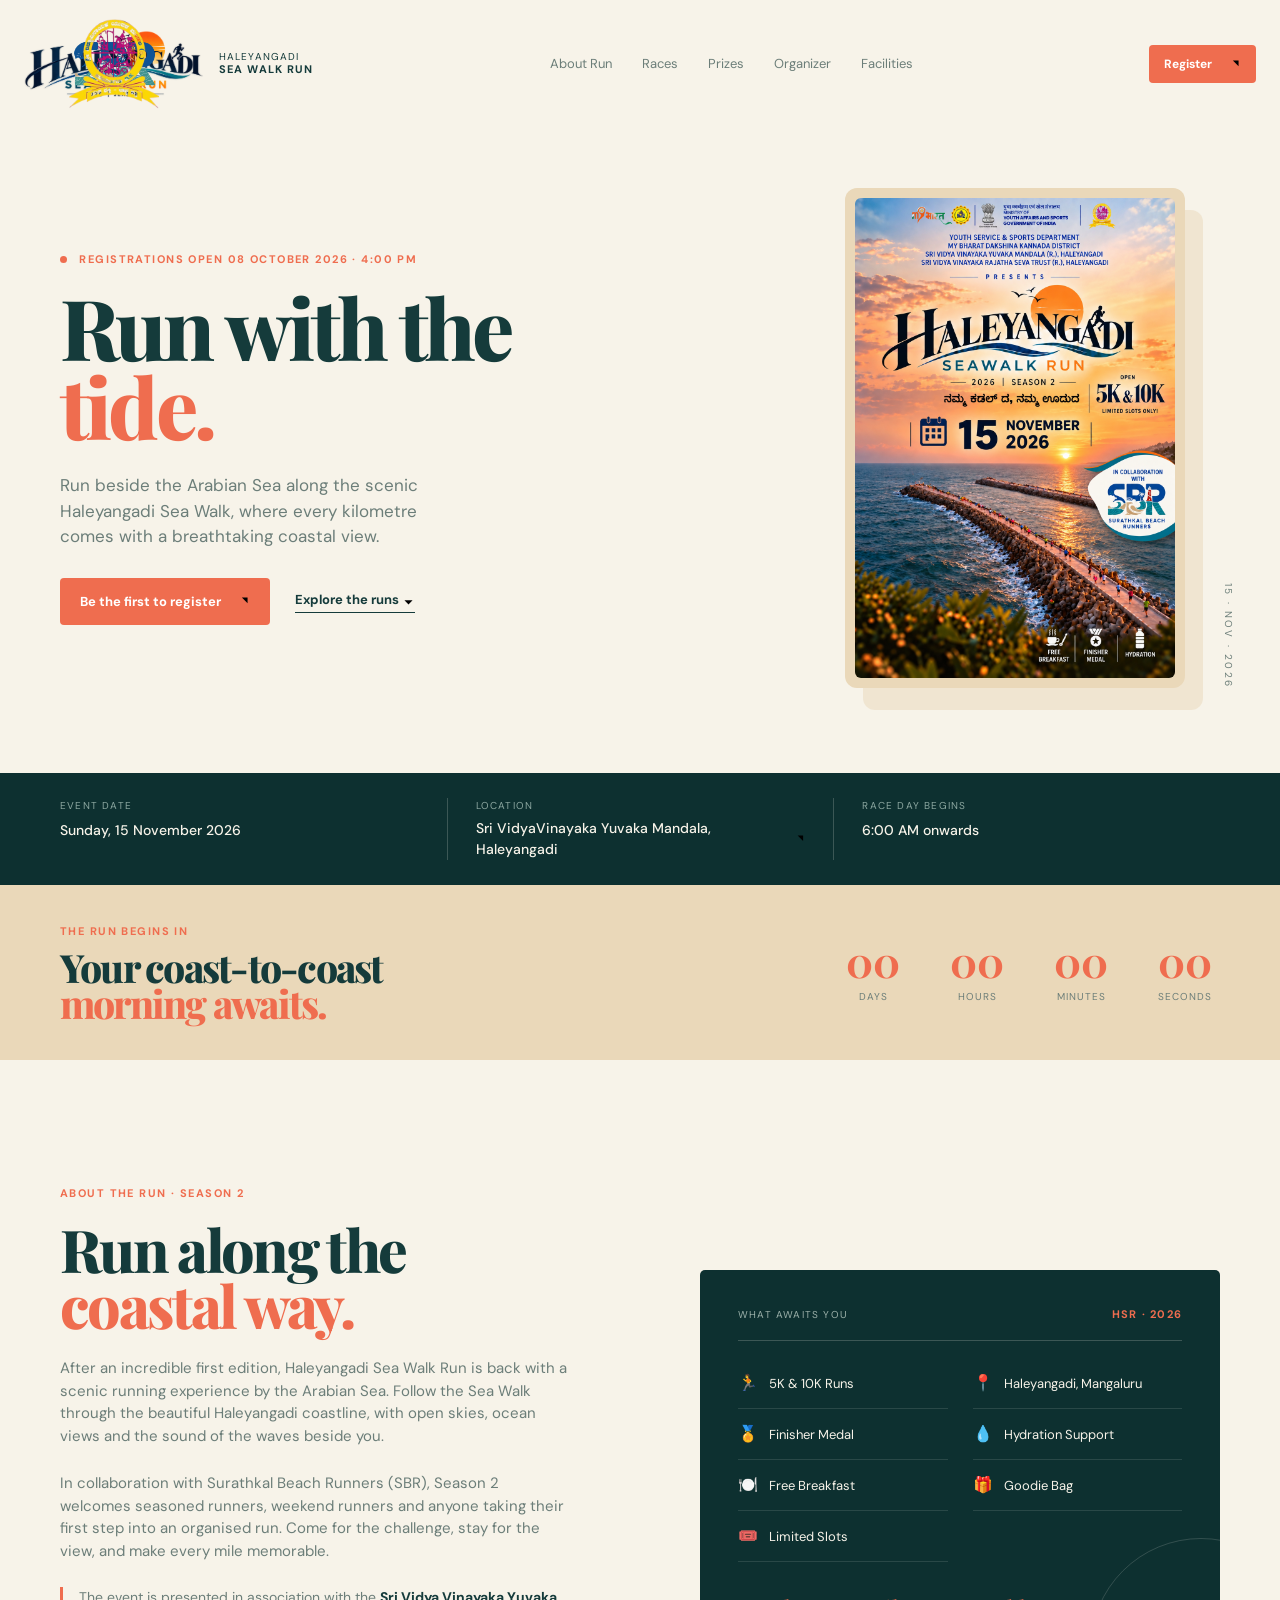
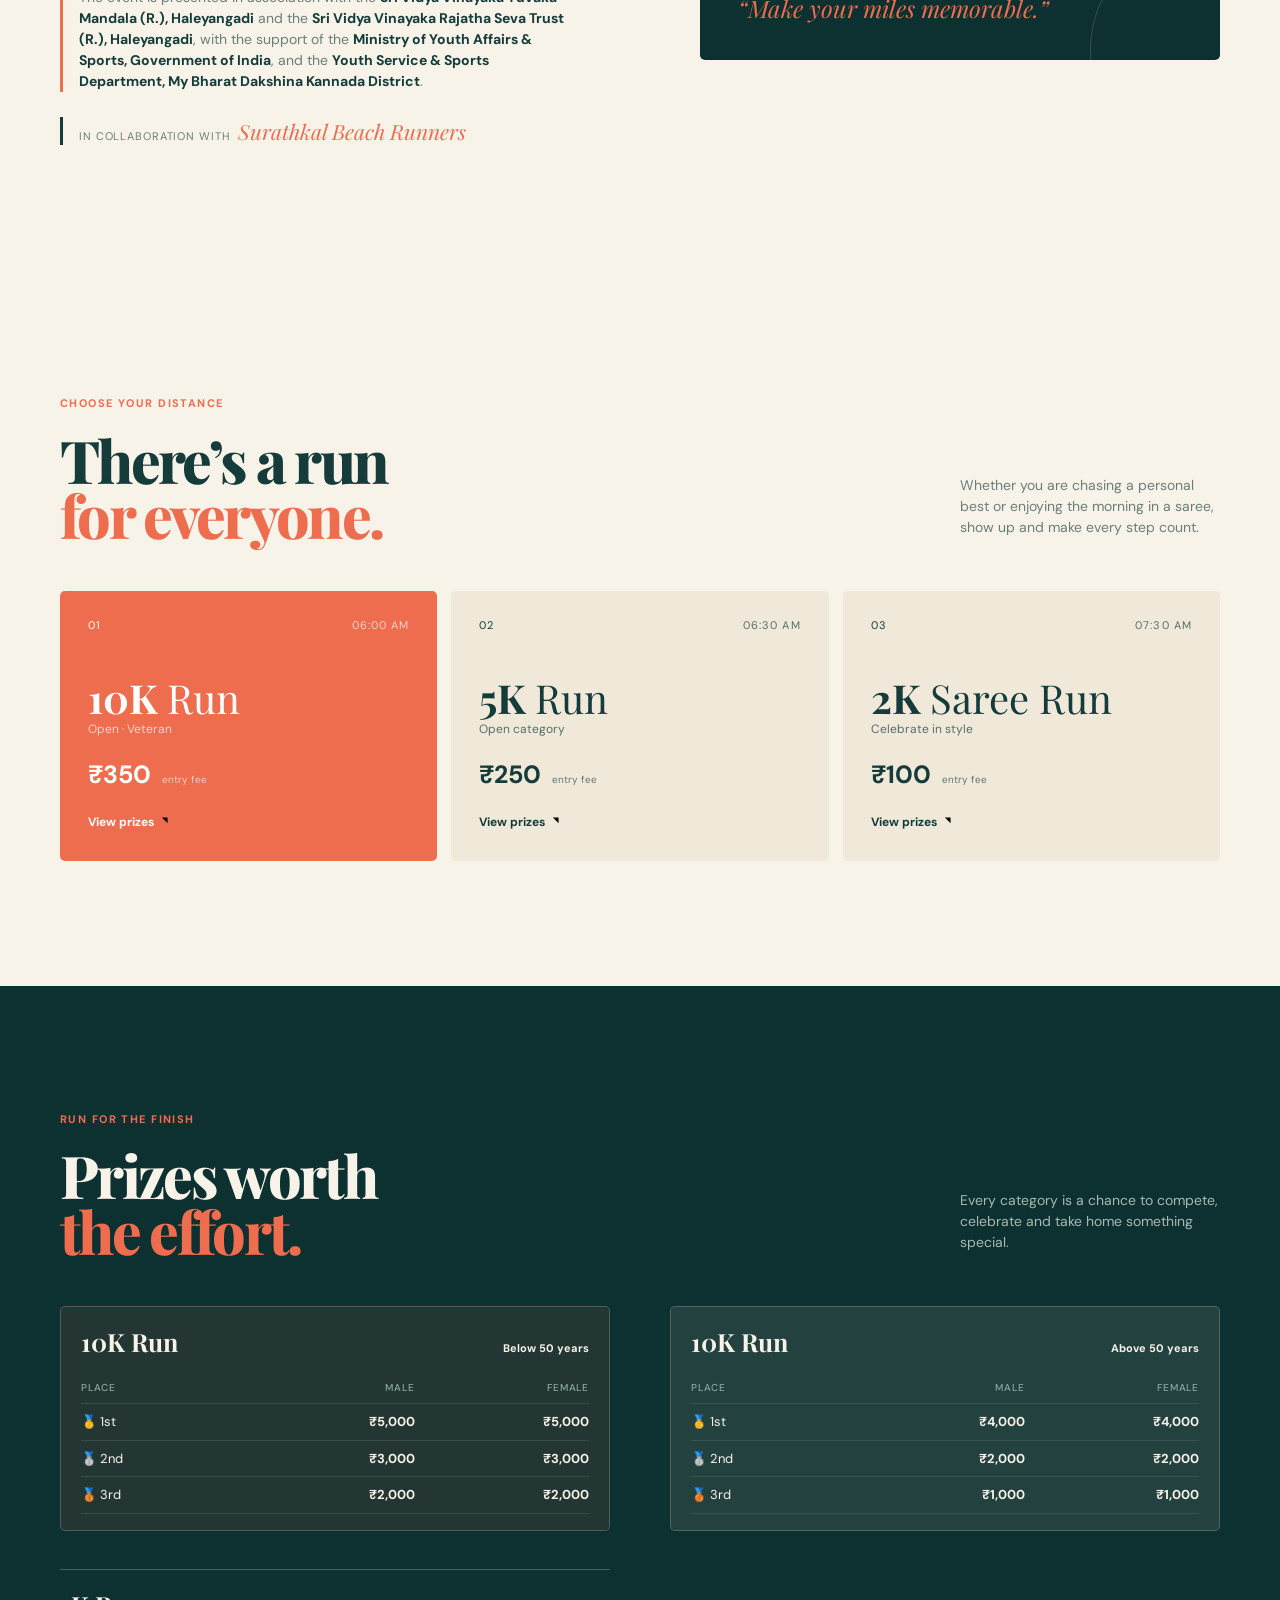
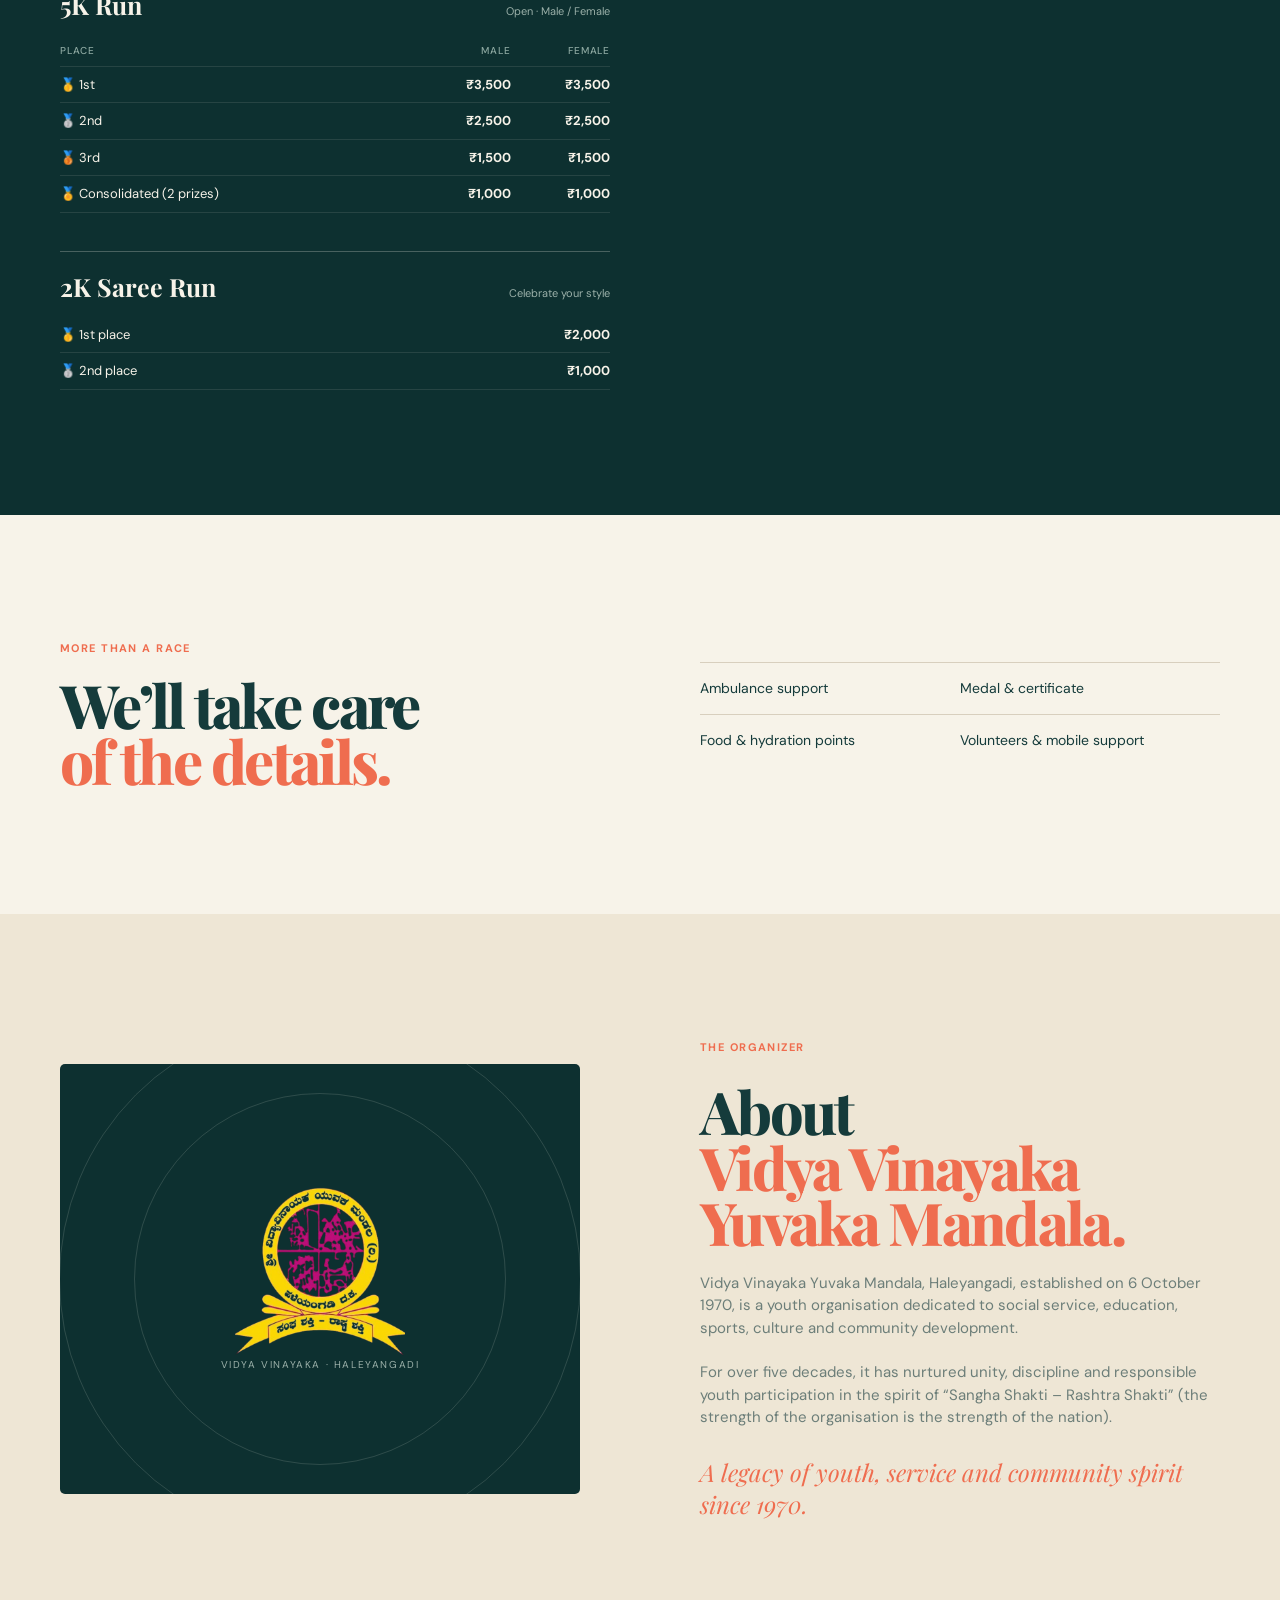
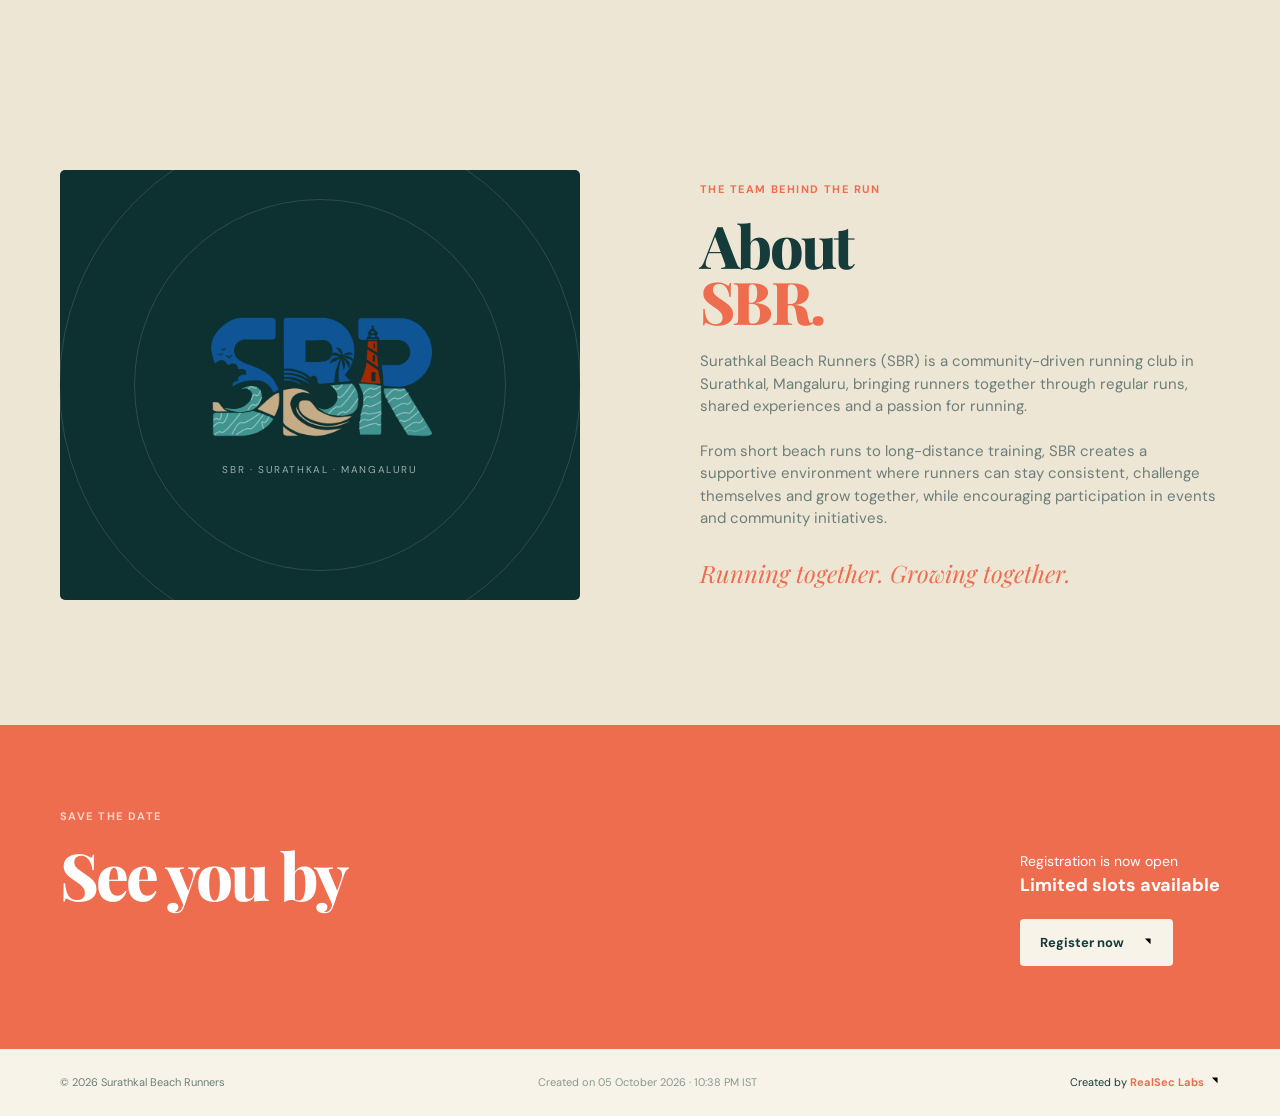
==== index.html @ e0fc7780 "Update prize and organizer copy Co-authored-by: Copilot <223556219+Copilot@users.noreply.github.com>" ====
<!doctype html>
<html lang="en">
  <head>
    <meta charset="UTF-8" />
    <meta name="viewport" content="width=device-width, initial-scale=1.0" />
    <meta name="description" content="Haleyangadi Sea Walk Run 2026 — Run by the sea on November 15, 2026." />
    <title>Haleyangadi Sea Walk Run 2026</title>
    <link rel="icon" type="image/png" href="assets/images/sbr-logo.png" />
    <link rel="preconnect" href="https://fonts.googleapis.com" />
    <link rel="preconnect" href="https://fonts.gstatic.com" crossorigin />
    <link href="https://fonts.googleapis.com/css2?family=DM+Sans:wght@400;500;600;700&family=Playfair+Display:wght@700;800&display=swap" rel="stylesheet" />
    <link rel="stylesheet" href="styles.css" />
    <link rel="stylesheet" href="mobile-fixes.css" />
  </head>
  <body>
    <header class="site-header">
      <a class="brand" href="#top" aria-label="Haleyangadi Sea Walk Run home">
        <span class="brand-logo" aria-label="Haleyangadi Sea Walk Run and SBR organizer logos">
          <img class="brand-logo-image brand-logo-hsr" src="assets/images/hsr-logo.png" alt="Haleyangadi Sea Walk Run logo" />
          <img class="brand-logo-image brand-logo-sbr" src="assets/images/sbr-logo.png" alt="SBR organizer logo" />
          <img class="brand-logo-image brand-logo-vidya" src="assets/images/vidya-vinayaka-logo.png" alt="Sri Vidya Vinayaka Yuvaka Mandala logo" />
        </span>
        <span>Haleyangadi<br /><strong>Sea Walk Run</strong></span>
      </a>
      <nav id="main-navigation" aria-label="Main navigation">
        <a href="#about">About Run</a>
        <a href="#races">Races</a>
        <a href="#prizes">Prizes</a>
        <a href="#organizer">Organizer</a>
        <a href="#support">Facilities</a>
      </nav>
      <button class="menu-toggle" type="button" aria-expanded="false" aria-controls="main-navigation">Menu</button>
      <a class="button button-small register-link" href="#register" aria-disabled="true">Register <svg class="icon-arrow" viewBox="0 0 16 16" aria-hidden="true"><path d="M3 13 13 3M6 3h7v7"></path></svg></a>
    </header>

    <main id="top">
      <section class="hero page-width">
        <div class="hero-copy">
          <p class="eyebrow"><span class="eyebrow-dot"></span> Registrations open 08 October 2026 · 4:00 PM</p>
          <h1>Run with the<br /><em>tide.</em></h1>
          <p class="hero-intro">Run beside the Arabian Sea along the scenic Haleyangadi Sea Walk, where every kilometre comes with a breathtaking coastal view.</p>
          <div class="hero-actions">
            <a class="button register-link" href="#register" aria-disabled="true">Be the first to register <svg class="icon-arrow" viewBox="0 0 16 16" aria-hidden="true"><path d="M3 13 13 3M6 3h7v7"></path></svg></a>
            <a class="text-link" href="#races">Explore the runs <svg class="icon-arrow icon-arrow-down" viewBox="0 0 16 16" aria-hidden="true"><path d="M8 2v12M3 9l5 5 5-5"></path></svg></a>
          </div>
        </div>
        <div class="hero-art" aria-label="Haleyangadi Sea Walk Run 2026 poster">
          <div class="poster-frame">
            <img src="assets/images/hsr-poster.png" alt="Haleyangadi Sea Walk Run 2026 event poster" />
          </div>
          <span class="art-label">15 · NOV · 2026</span>
        </div>
      </section>

      <section class="date-strip">
        <div class="page-width date-grid">
          <div><span class="strip-label">Event date</span><strong>Sunday, 15 November 2026</strong></div>
          <div><span class="strip-label">Location</span><a class="venue-link" href="https://share.google/y2yjEigdvS4uivQZL" target="_blank" rel="noopener noreferrer"><strong>Sri VidyaVinayaka Yuvaka Mandala, Haleyangadi</strong><svg class="icon-arrow" viewBox="0 0 16 16" aria-hidden="true"><path d="M3 13 13 3M6 3h7v7"></path></svg></a></div>
          <div><span class="strip-label">Race day begins</span><strong>6:00 AM onwards</strong></div>
        </div>
      </section>

      <section class="countdown-section" aria-live="polite">
        <div class="page-width countdown-inner">
          <div>
            <p class="eyebrow" id="countdown-label">Registration opens in</p>
            <h2 id="countdown-title">Get ready to run.</h2>
          </div>
          <div class="countdown" id="countdown" aria-label="Countdown timer">
            <div><strong id="days">00</strong><span>Days</span></div>
            <div><strong id="hours">00</strong><span>Hours</span></div>
            <div><strong id="minutes">00</strong><span>Minutes</span></div>
            <div><strong id="seconds">00</strong><span>Seconds</span></div>
          </div>
        </div>
      </section>

      <section class="about-section section page-width" id="about">
        <div class="about-copy">
          <p class="eyebrow">About the run · Season 2</p>
          <h2>Run along the<br /><em>coastal way.</em></h2>
          <p>After an incredible first edition, Haleyangadi Sea Walk Run is back with a scenic running experience by the Arabian Sea. Follow the Sea Walk through the beautiful Haleyangadi coastline, with open skies, ocean views and the sound of the waves beside you.</p>
          <p>In collaboration with Surathkal Beach Runners (SBR), Season 2 welcomes seasoned runners, weekend runners and anyone taking their first step into an organised run. Come for the challenge, stay for the view, and make every mile memorable.</p>
          <p class="organizer-intro">The event is presented in association with the <strong>Sri Vidya Vinayaka Yuvaka Mandala (R.), Haleyangadi</strong> and the <strong>Sri Vidya Vinayaka Rajatha Seva Trust (R.), Haleyangadi</strong>, with the support of the <strong>Ministry of Youth Affairs & Sports, Government of India</strong>, and the <strong>Youth Service & Sports Department, My Bharat Dakshina Kannada District</strong>.</p>
          <p class="collaboration-intro"><span>In collaboration with</span><strong>Surathkal Beach Runners</strong></p>
        </div>
        <div class="about-card">
          <div class="about-card-heading"><span>What awaits you</span><strong>HSR · 2026</strong></div>
          <div class="about-highlights">
            <span><b>🏃</b> 5K & 10K Runs</span>
            <span><b>📍</b> Haleyangadi, Mangaluru</span>
            <span><b>🏅</b> Finisher Medal</span>
            <span><b>💧</b> Hydration Support</span>
            <span><b>🍽️</b> Free Breakfast</span>
            <span><b>🎁</b> Goodie Bag</span>
            <span><b>🎟️</b> Limited Slots</span>
          </div>
          <p class="about-quote">“Make your miles memorable.”</p>
        </div>
      </section>

      <section class="section page-width" id="races">
        <div class="section-heading">
          <div><p class="eyebrow">Choose your distance</p><h2>There’s a run<br /><em>for everyone.</em></h2></div>
          <p>Whether you are chasing a personal best or enjoying the morning in a saree, show up and make every step count.</p>
        </div>
        <div class="race-grid">
          <article class="race-card featured">
            <div class="race-top"><span class="race-number">01</span><span class="race-time">06:00 AM</span></div>
            <h3>10K <em>Run</em></h3><p class="race-type">Open · Veteran</p>
            <div class="fee">₹350 <small>entry fee</small></div>
            <a href="#prizes" class="card-link">View prizes <svg class="icon-arrow" viewBox="0 0 16 16" aria-hidden="true"><path d="M3 13 13 3M6 3h7v7"></path></svg></a>
          </article>
          <article class="race-card">
            <div class="race-top"><span class="race-number">02</span><span class="race-time">06:30 AM</span></div>
            <h3>5K <em>Run</em></h3><p class="race-type">Open category</p>
            <div class="fee">₹250 <small>entry fee</small></div>
            <a href="#prizes" class="card-link">View prizes <svg class="icon-arrow" viewBox="0 0 16 16" aria-hidden="true"><path d="M3 13 13 3M6 3h7v7"></path></svg></a>
          </article>
          <article class="race-card">
            <div class="race-top"><span class="race-number">03</span><span class="race-time">07:30 AM</span></div>
            <h3>2K <em>Saree Run</em></h3><p class="race-type">Celebrate in style</p>
            <div class="fee">₹100 <small>entry fee</small></div>
            <a href="#prizes" class="card-link">View prizes <svg class="icon-arrow" viewBox="0 0 16 16" aria-hidden="true"><path d="M3 13 13 3M6 3h7v7"></path></svg></a>
          </article>
        </div>
      </section>

      <section class="section prize-section" id="prizes">
        <div class="page-width">
          <div class="section-heading">
            <div><p class="eyebrow">Run for the finish</p><h2>Prizes worth<br /><em>the effort.</em></h2></div>
            <p>Every category is a chance to compete, celebrate and take home something special.</p>
          </div>
          <div class="prize-tables">
            <div class="prize-block age-category below-50"><div class="prize-title"><h3>10K Run</h3><span>Below 50 years</span></div><table><thead><tr><th>Place</th><th>Male</th><th>Female</th></tr></thead><tbody><tr><td>🥇 1st</td><td>₹5,000</td><td>₹5,000</td></tr><tr><td>🥈 2nd</td><td>₹3,000</td><td>₹3,000</td></tr><tr><td>🥉 3rd</td><td>₹2,000</td><td>₹2,000</td></tr></tbody></table></div>
            <div class="prize-block age-category above-50"><div class="prize-title"><h3>10K Run</h3><span>Above 50 years</span></div><table><thead><tr><th>Place</th><th>Male</th><th>Female</th></tr></thead><tbody><tr><td>🥇 1st</td><td>₹4,000</td><td>₹4,000</td></tr><tr><td>🥈 2nd</td><td>₹2,000</td><td>₹2,000</td></tr><tr><td>🥉 3rd</td><td>₹1,000</td><td>₹1,000</td></tr></tbody></table></div>
            <div class="prize-block"><div class="prize-title"><h3>5K Run</h3><span>Open · Male / Female</span></div><table><thead><tr><th>Place</th><th>Male</th><th>Female</th></tr></thead><tbody><tr><td>🥇 1st</td><td>₹3,500</td><td>₹3,500</td></tr><tr><td>🥈 2nd</td><td>₹2,500</td><td>₹2,500</td></tr><tr><td>🥉 3rd</td><td>₹1,500</td><td>₹1,500</td></tr><tr><td>🏅 Consolidated (2 prizes)</td><td>₹1,000</td><td>₹1,000</td></tr></tbody></table></div>
            <div class="prize-block saree-prize"><div class="prize-title"><h3>2K Saree Run</h3><span>Celebrate your style</span></div><table><tbody><tr><td>🥇 1st place</td><td>₹2,000</td></tr><tr><td>🥈 2nd place</td><td>₹1,000</td></tr></tbody></table></div>
          </div>
        </div>
      </section>

      <section class="support section page-width" id="support">
        <div class="support-heading"><p class="eyebrow">More than a race</p><h2>We’ll take care<br /><em>of the details.</em></h2></div>
        <div class="support-list"><span>Ambulance support</span><span>Medal & certificate</span><span>Food & hydration points</span><span>Volunteers & mobile support</span></div>
      </section>

      <section class="primary-organizer organizer-section section" id="organizer">
        <div class="page-width organizer-grid">
          <div class="organizer-visual">
            <img src="assets/images/vidya-vinayaka-logo.png" alt="Sri Vidya Vinayaka Yuvaka Mandala logo" />
            <span>VIDYA VINAYAKA · HALEYANGADI</span>
          </div>
          <div class="organizer-copy">
            <p class="eyebrow">The organizer</p>
            <h2>About<br /><em>Vidya Vinayaka<br />Yuvaka Mandala.</em></h2>
            <p>Vidya Vinayaka Yuvaka Mandala, Haleyangadi, established on 6 October 1970, is a youth organisation dedicated to social service, education, sports, culture and community development.</p>
            <p>For over five decades, it has nurtured unity, discipline and responsible youth participation in the spirit of “Sangha Shakti – Rashtra Shakti” (the strength of the organisation is the strength of the nation).</p>
            <strong class="organizer-tagline">A legacy of youth, service and community spirit since 1970.</strong>
          </div>
        </div>
      </section>

      <section class="organizer-section section" id="sbr">
        <div class="page-width organizer-grid">
          <div class="organizer-visual">
            <img src="assets/images/sbr-logo.png" alt="Surathkal Beach Runners logo" />
            <span>SBR · SURATHKAL · MANGALURU</span>
          </div>
          <div class="organizer-copy">
            <p class="eyebrow">The team behind the run</p>
            <h2>About<br /><em>SBR.</em></h2>
            <p>Surathkal Beach Runners (SBR) is a community-driven running club in Surathkal, Mangaluru, bringing runners together through regular runs, shared experiences and a passion for running.</p>
            <p>From short beach runs to long-distance training, SBR creates a supportive environment where runners can stay consistent, challenge themselves and grow together, while encouraging participation in events and community initiatives.</p>
            <strong class="organizer-tagline">Running together. Growing together.</strong>
          </div>
        </div>
      </section>

      <section class="register-cta" id="register">
        <div class="page-width cta-inner"><div><p class="eyebrow">Save the date</p><h2>See you by<br /><em>the sea.</em></h2></div><div class="cta-right"><p id="registration-status">Registration opens<br /><strong>08 October 2026 · 4:00 PM</strong></p><a class="button button-light register-link" href="#register" aria-disabled="true">Registration opens soon <svg class="icon-arrow" viewBox="0 0 16 16" aria-hidden="true"><path d="M3 13 13 3M6 3h7v7"></path></svg></a></div></div>
      </section>
    </main>
    <footer class="site-footer page-width">
      <span>© 2026 Surathkal Beach Runners</span>
      <span class="site-meta">Created on 05 October 2026 · 10:38 PM IST</span>
      <a class="creator-credit" href="https://realseclabs.com" target="_blank" rel="noopener noreferrer">Created by <strong>RealSec Labs</strong> <svg class="icon-arrow" viewBox="0 0 16 16" aria-hidden="true"><path d="M3 13 13 3M6 3h7v7"></path></svg></a>
    </footer>
    <script src="script.js"></script>
  </body>
</html>
---- styles.css ----
:root{--ink:#153b3b;--deep:#0d3030;--cream:#f7f3e9;--coral:#ef6d4f;--sand:#ead8b9;--muted:#6c7e79}*{box-sizing:border-box}html{scroll-behavior:smooth}body{margin:0;background:var(--cream);color:var(--ink);font-family:"DM Sans",sans-serif;line-height:1.5}a{color:inherit;text-decoration:none}.page-width{width:min(1160px,calc(100% - 64px));margin-inline:auto}.site-header{height:128px;display:flex;align-items:center;justify-content:space-between;width:min(1240px,calc(100% - 48px));margin:auto}.brand{display:flex;align-items:center;gap:15px;font-size:10px;line-height:1.2;letter-spacing:.11em;text-transform:uppercase}.brand-logo{width:180px;height:112px;position:relative;display:block}.brand-logo-image{position:absolute;inset:0;width:100%;height:100%;object-fit:contain}.brand-logo-hsr{animation:logo-hsr 12s ease-in-out infinite}.brand-logo-sbr{inset:25%;width:50%;height:50%;animation:logo-sbr 12s ease-in-out infinite}.brand-logo-vidya{inset:10%;width:80%;height:80%;animation:logo-vidya 12s ease-in-out infinite}.brand strong{font-size:11px}@keyframes logo-hsr{0%,25%{opacity:1}33%,91%{opacity:0}100%{opacity:1}}@keyframes logo-sbr{0%,25%{opacity:0}33%,58%{opacity:1}66%,100%{opacity:0}}@keyframes logo-vidya{0%,58%{opacity:0}66%,91%{opacity:1}100%{opacity:0}}.site-header nav{display:flex;gap:30px;font-size:13px;color:var(--muted)}.menu-toggle{display:none}.icon-arrow{display:inline-block;position:relative;width:13px;height:13px;vertical-align:-2px;color:currentColor}.icon-arrow-up-right:before{content:"";position:absolute;top:1px;right:0;width:8px;height:8px;border-top:1.5px solid currentColor;border-right:1.5px solid currentColor}.icon-arrow-up-right:after{content:"";position:absolute;top:6px;right:1px;width:12px;border-top:1.5px solid currentColor;transform:rotate(-45deg);transform-origin:right center}.icon-arrow-down:before{content:"";position:absolute;top:1px;left:6px;height:11px;border-left:1.5px solid currentColor}.icon-arrow-down:after{content:"";position:absolute;bottom:0;left:3px;width:6px;height:6px;border-right:1.5px solid currentColor;border-bottom:1.5px solid currentColor;transform:rotate(45deg)}.venue-link{display:flex;align-items:center;gap:10px}.venue-link strong{font-size:14px;font-weight:500}.button{background:var(--coral);color:#fff;border-radius:4px;padding:14px 20px;display:inline-flex;gap:16px;align-items:center;font-size:13px;font-weight:700;transition:transform .2s,background .2s}.button:hover{background:#db5a3d;transform:translateY(-2px)}.button-small{padding:10px 15px;font-size:12px}.hero{min-height:570px;display:grid;grid-template-columns:1fr 410px;gap:100px;align-items:center;padding:60px 0 85px}.eyebrow{font-size:11px;letter-spacing:.13em;text-transform:uppercase;font-weight:700;color:var(--coral);margin:0 0 20px}.eyebrow-dot{width:7px;height:7px;border-radius:50%;display:inline-block;background:var(--coral);margin-right:8px}.hero h1,h2{font:800 clamp(52px,7vw,84px)/.94 "Playfair Display",serif;letter-spacing:-.045em;margin:0}.hero h1 em,h2 em{color:var(--coral);font-style:normal}.hero-intro{max-width:395px;font-size:17px;color:var(--muted);margin:28px 0}.hero-actions{display:flex;align-items:center;gap:25px}.text-link{font-size:13px;font-weight:700;border-bottom:1px solid var(--ink);padding-bottom:3px}.text-link span{margin-left:8px}.hero-art{position:relative;display:flex;justify-content:center}.poster-frame{width:340px;padding:10px;background:var(--sand);border-radius:12px;overflow:hidden;position:relative;box-shadow:18px 22px 0 rgba(234,216,185,.5)}.poster-frame img{width:100%;height:auto;display:block;border-radius:6px}.art-label{position:absolute;right:-16px;bottom:0;writing-mode:vertical-rl;font-size:10px;letter-spacing:.22em;color:var(--muted)}.about-section{display:grid;grid-template-columns:1fr 1fr;gap:120px;align-items:center;padding-top:105px;padding-bottom:105px}.about-copy h2{font-size:59px}.about-copy>p:not(.eyebrow){max-width:510px;color:var(--muted);font-size:15px;margin:25px 0 0}.about-card{background:var(--deep);color:var(--cream);padding:36px 38px;border-radius:5px;position:relative;overflow:hidden}.about-card:after{content:"";position:absolute;width:220px;height:220px;border:1px solid rgba(247,243,233,.16);border-radius:50%;right:-92px;bottom:-100px}.about-card-heading{display:flex;justify-content:space-between;align-items:center;border-bottom:1px solid rgba(247,243,233,.2);padding-bottom:18px;text-transform:uppercase;font-size:10px;letter-spacing:.12em;color:#9bb0a9}.about-card-heading strong{color:var(--coral);font-size:11px}.about-highlights{display:grid;grid-template-columns:1fr 1fr;gap:0 25px;margin:17px 0 30px}.about-highlights span{border-bottom:1px solid rgba(247,243,233,.12);padding:13px 0;font-size:13px}.about-highlights b{font-size:16px;margin-right:8px}.about-quote{font:italic 24px "Playfair Display",serif;color:var(--coral);margin:0}.date-strip{background:var(--deep);color:var(--cream)}.date-grid{display:grid;grid-template-columns:repeat(3,1fr);padding:25px 0}.date-grid>div{padding:0 28px;border-left:1px solid rgba(247,243,233,.2)}.date-grid>div:first-child{padding-left:0;border:0}.strip-label{display:block;text-transform:uppercase;color:#8ca7a0;font-size:10px;letter-spacing:.12em;margin-bottom:5px}.date-grid strong{font-size:14px;font-weight:500}.section{padding-top:125px;padding-bottom:125px}.section-heading{display:flex;justify-content:space-between;align-items:end;margin-bottom:48px}.section-heading>p{width:260px;color:var(--muted);font-size:14px;margin:0 0 5px}.section-heading h2{font-size:59px}.race-grid{display:grid;grid-template-columns:repeat(3,1fr);gap:14px}.race-card{padding:26px 28px 30px;background:#f0e9d9;min-height:270px;border-radius:5px;display:flex;flex-direction:column}.race-card.featured{background:var(--coral);color:#fff}.race-top{display:flex;justify-content:space-between;font-size:11px;text-transform:uppercase;letter-spacing:.1em}.race-time{opacity:.7}.race-card h3{font:700 40px "Playfair Display",serif;line-height:1;margin:auto 0 2px}.race-card h3 em{font-weight:400;font-style:normal}.race-type{font-size:12px;opacity:.7;margin:0 0 18px}.fee{font-size:25px;font-weight:700}.fee small{font-size:10px;font-weight:400;opacity:.65;margin-left:5px}.card-link{font-size:12px;font-weight:700;margin-top:19px}.card-link span{float:right;font-size:16px}.prize-section{background:var(--deep);color:var(--cream)}.prize-section .section-heading>p{color:#a8b9b1}.prize-tables{display:grid;grid-template-columns:1fr 1fr;gap:38px 60px}.prize-block{border-top:1px solid rgba(247,243,233,.25);padding-top:18px}.prize-block.age-category{padding:18px 20px 16px;border:1px solid rgba(247,243,233,.2);border-radius:5px}.prize-block.age-category.below-50{background:rgba(239,109,79,.1)}.prize-block.age-category.above-50{background:rgba(234,216,185,.1)}.prize-block.age-category .prize-title span{color:var(--cream);font-weight:700}.prize-title{display:flex;justify-content:space-between;align-items:baseline;margin-bottom:14px}.prize-title h3{font:700 25px "Playfair Display",serif;margin:0}.prize-title span{font-size:11px;color:#9bb0a9}.prize-block table{width:100%;border-collapse:collapse;font-size:13px}.prize-block th{color:#8ca7a0;font-size:10px;font-weight:500;text-align:left;text-transform:uppercase;letter-spacing:.08em}.prize-block td,.prize-block th{padding:8px 0;border-bottom:1px solid rgba(247,243,233,.1)}.prize-block td:not(:first-child),.prize-block th:not(:first-child){text-align:right}.prize-block td:not(:first-child){font-weight:700}.saree-prize{grid-column:1/-1;max-width:calc(50% - 30px)}.support{display:grid;grid-template-columns:1fr 1fr;gap:120px}.support h2{font-size:60px}.support-list{display:grid;grid-template-columns:1fr 1fr;align-content:center;gap:0}.support-list span{border-top:1px solid #d8cfbe;padding:15px 0;font-size:14px}.register-cta{background:var(--coral);color:#fff;padding:83px 0}.cta-inner{display:flex;justify-content:space-between;align-items:end}.register-cta .eyebrow{color:#ffd4c8}.register-cta h2{font-size:65px}.cta-right{font-size:14px}.cta-right p{margin:0 0 20px}.cta-right strong{font-size:18px}.button-light{background:var(--cream);color:var(--ink)}.button-light:hover{background:#fff}.site-footer{padding:25px 0;font-size:11px;color:var(--muted);display:flex;align-items:center;justify-content:space-between;gap:20px;flex-wrap:nowrap;white-space:nowrap}.organizer{display:flex;align-items:center;gap:9px}.organizer img{height:28px;width:auto;object-fit:contain}.primary-organizer{background:var(--cream);text-align:center}.primary-organizer-inner{display:flex;flex-direction:column;align-items:center}.primary-organizer .eyebrow{margin-bottom:28px}.primary-organizer-logo{width:190px;height:190px;margin-bottom:30px;display:flex;align-items:center;justify-content:center}.primary-organizer-logo img{width:100%;height:100%;object-fit:contain}.primary-organizer h2{font-size:52px}.primary-organizer h2 em{font-style:normal}.site-meta{color:#8a9891}.creator-credit{color:var(--ink);font-size:11px}.creator-credit strong{color:var(--coral)}.creator-credit span{margin-left:5px}@media(prefers-reduced-motion:reduce){.brand-logo-hsr{opacity:1;animation:none}.brand-logo-sbr,.brand-logo-vidya{opacity:0;animation:none}}@media(max-width:480px){html,body{overflow-x:hidden}.countdown{width:100%;display:grid;grid-template-columns:repeat(4,minmax(0,1fr));gap:8px}.countdown>div{min-width:0}.countdown strong{font-size:29px}.countdown span{font-size:8px;letter-spacing:.05em}.poster-frame{width:100%;max-width:340px}.hero-art{width:100%;padding-right:12px}.site-footer{font-size:10px;gap:12px;justify-content:center}.creator-credit{font-size:10px}}@media(max-width:750px){.page-width{width:calc(100% - 40px)}.site-header{width:calc(100% - 32px);height:auto;min-height:86px;padding:10px 0 14px;position:relative;flex-wrap:wrap;row-gap:8px}.brand-logo{width:96px;height:64px}.menu-toggle{display:none}.site-header nav,.site-header nav.is-open{display:flex;position:static;z-index:auto;order:3;width:100%;background:transparent;border:0;border-top:1px solid #d8cfbe;border-radius:0;padding:8px 0 0;box-shadow:none;gap:8px 14px;justify-content:center;flex-wrap:wrap}.site-header nav a{padding:3px 0;font-size:11px;border:0}.hero{display:flex;flex-direction:column;align-items:start;gap:45px;padding:55px 0 75px}.hero h1{font-size:61px}.hero-art{align-self:center}.date-grid{display:block;padding:5px 0}.date-grid>div,.date-grid>div:first-child{padding:16px 0;border-left:0;border-bottom:1px solid rgba(247,243,233,.2)}.section{padding-top:80px;padding-bottom:80px}.section-heading{display:block}.section-heading h2,.support h2{font-size:48px}.section-heading>p{margin-top:22px;width:auto}.race-grid{grid-template-columns:1fr}.prize-tables{grid-template-columns:1fr;gap:32px}.saree-prize{grid-column:auto;max-width:none}.about-section{display:block;padding-top:80px;padding-bottom:80px}.about-copy h2{font-size:48px}.about-card{margin-top:40px;padding:28px 24px}.about-highlights{gap:0 12px}.organizer-grid{display:block}.organizer-visual{min-height:360px;padding:42px 24px;margin:0 auto}.organizer-visual img{width:min(220px,75%);height:auto;max-height:160px}.organizer-visual span{text-align:center;line-height:1.5}.organizer-copy{margin-top:55px}.organizer-copy h2{font-size:48px}.countdown-inner{display:block}.countdown{justify-content:space-between;gap:8px;margin-top:28px}.countdown>div{min-width:58px}.countdown strong{font-size:32px}.support{display:block}.support-list{margin-top:40px}.register-cta{padding:65px 0}.cta-inner{display:block}.cta-right{margin-top:35px}.site-footer{display:flex;flex-wrap:wrap;white-space:normal}.site-footer span{display:inline;margin:0}.art-label{right:2px}}
.primary-organizer{text-align:left;background:#eee6d5}.primary-organizer .organizer-copy h2{font-size:59px}#8a9891}.creator-credit{color:var(--ink);font-size:11px}.creator-credit strong{color:var(--coral)}.creator-credit span{margin-left:5px}@media(prefers-reduced-motion:reduce){.brand-logo-hsr{opacity:1;animation:none}.brand-logo-sbr,.brand-logo-vidya{opacity:0;animation:none}}@media(max-width:480px){html,body{overflow-x:hidden}.countdown{width:100%;display:grid;grid-template-columns:repeat(4,minmax(0,1fr));gap:8px}.countdown>div{min-width:0}.countdown strong{font-size:29px}.countdown span{font-size:8px;letter-spacing:.05em}.poster-frame{width:100%;max-width:340px}.hero-art{width:100%;padding-right:12px}.site-footer{font-size:10px;gap:12px;justify-content:center}.creator-credit{font-size:10px}}@media(max-width:750px){.page-width{width:calc(100% - 40px)}.site-header{width:calc(100% - 32px);height:auto;min-height:86px;padding:10px 0 14px;position:relative;flex-wrap:wrap;row-gap:8px}.brand-logo{width:96px;height:64px}.menu-toggle{display:none}.site-header nav,.site-header nav.is-open{display:flex;position:static;z-index:auto;order:3;width:100%;background:transparent;border:0;border-top:1px solid #d8cfbe;border-radius:0;padding:8px 0 0;box-shadow:none;gap:8px 14px;justify-content:center;flex-wrap:wrap}.site-header nav a{padding:3px 0;font-size:11px;border:0}.hero{display:flex;flex-direction:column;align-items:start;gap:45px;padding:55px 0 75px}.hero h1{font-size:61px}.hero-art{align-self:center}.date-grid{display:block;padding:5px 0}.date-grid>div,.date-grid>div:first-child{padding:16px 0;border-left:0;border-bottom:1px solid rgba(247,243,233,.2)}.section{padding-top:80px;padding-bottom:80px}.section-heading{display:block}.section-heading h2,.support h2{font-size:48px}.section-heading>p{margin-top:22px;width:auto}.race-grid{grid-template-columns:1fr}.prize-tables{grid-template-columns:1fr;gap:32px}.saree-prize{grid-column:auto;max-width:none}.about-section{display:block;padding-top:80px;padding-bottom:80px}.about-copy h2{font-size:48px}.about-card{margin-top:40px;padding:28px 24px}.about-highlights{gap:0 12px}.organizer-grid{display:block}.organizer-visual{min-height:360px;padding:42px 24px;margin:0 auto}.organizer-visual img{width:min(220px,75%);height:auto;max-height:160px}.organizer-visual span{text-align:center;line-height:1.5}.organizer-copy{margin-top:55px}.organizer-copy h2{font-size:48px}.countdown-inner{display:block}.countdown{justify-content:space-between;gap:8px;margin-top:28px}.countdown>div{min-width:58px}.countdown strong{font-size:32px}.support{display:block}.support-list{margin-top:40px}.register-cta{padding:65px 0}.cta-inner{display:block}.cta-right{margin-top:35px}.site-footer{display:flex;flex-wrap:wrap;white-space:normal}.site-footer span{display:inline;margin:0}.art-label{right:2px}}
.countdown-section{background:#ead8b9;padding:38px 0}.countdown-inner{display:flex;align-items:center;justify-content:space-between;gap:40px}.countdown-section .eyebrow{margin-bottom:9px}.countdown-section h2{font-size:39px}.countdown{display:flex;gap:34px}.countdown>div{text-align:center;min-width:70px}.countdown strong{display:block;font:700 42px "Playfair Display",serif;color:var(--coral);line-height:1}.countdown span{display:block;color:var(--muted);font-size:10px;letter-spacing:.1em;text-transform:uppercase;margin-top:7px}.register-link[aria-disabled="true"]{cursor:default;opacity:.8}.register-link[aria-disabled="true"]:hover{transform:none;background:var(--coral)}{position:absolute;right:-16px;bottom:0;writing-mode:vertical-rl;font-size:10px;letter-spacing:.22em;color:var(--muted)}.about-section{display:grid;grid-template-columns:1fr 1fr;gap:120px;align-items:center;padding-top:105px;padding-bottom:105px}.about-copy h2{font-size:59px}.about-copy>p:not(.eyebrow){max-width:510px;color:var(--muted);font-size:15px;margin:25px 0 0}.about-card{background:var(--deep);color:var(--cream);padding:36px 38px;border-radius:5px;position:relative;overflow:hidden}.about-card:after{content:"";position:absolute;width:220px;height:220px;border:1px solid rgba(247,243,233,.16);border-radius:50%;right:-92px;bottom:-100px}.about-card-heading{display:flex;justify-content:space-between;align-items:center;border-bottom:1px solid rgba(247,243,233,.2);padding-bottom:18px;text-transform:uppercase;font-size:10px;letter-spacing:.12em;color:#9bb0a9}.about-card-heading strong{color:var(--coral);font-size:11px}.about-highlights{display:grid;grid-template-columns:1fr 1fr;gap:0 25px;margin:17px 0 30px}.about-highlights span{border-bottom:1px solid rgba(247,243,233,.12);padding:13px 0;font-size:13px}.about-highlights b{font-size:16px;margin-right:8px}.about-quote{font:italic 24px "Playfair Display",serif;color:var(--coral);margin:0}.date-strip{background:var(--deep);color:var(--cream)}.date-grid{display:grid;grid-template-columns:repeat(3,1fr);padding:25px 0}.date-grid>div{padding:0 28px;border-left:1px solid rgba(247,243,233,.2)}.date-grid>div:first-child{padding-left:0;border:0}.strip-label{display:block;text-transform:uppercase;color:#8ca7a0;font-size:10px;letter-spacing:.12em;margin-bottom:5px}.date-grid strong{font-size:14px;font-weight:500}.section{padding-top:125px;padding-bottom:125px}.section-heading{display:flex;justify-content:space-between;align-items:end;margin-bottom:48px}.section-heading>p{width:260px;color:var(--muted);font-size:14px;margin:0 0 5px}.section-heading h2{font-size:59px}.race-grid{display:grid;grid-template-columns:repeat(3,1fr);gap:14px}.race-card{padding:26px 28px 30px;background:#f0e9d9;min-height:270px;border-radius:5px;display:flex;flex-direction:column}.race-card.featured{background:var(--coral);color:#fff}.race-top{display:flex;justify-content:space-between;font-size:11px;text-transform:uppercase;letter-spacing:.1em}.race-time{opacity:.7}.race-card h3{font:700 40px "Playfair Display",serif;line-height:1;margin:auto 0 2px}.race-card h3 em{font-weight:400;font-style:normal}.race-type{font-size:12px;opacity:.7;margin:0 0 18px}.fee{font-size:25px;font-weight:700}.fee small{font-size:10px;font-weight:400;opacity:.65;margin-left:5px}.card-link{font-size:12px;font-weight:700;margin-top:19px}.card-link span{float:right;font-size:16px}.prize-section{background:var(--deep);color:var(--cream)}.prize-section .section-heading>p{color:#a8b9b1}.prize-tables{display:grid;grid-template-columns:1fr 1fr;gap:38px 60px}.prize-block{border-top:1px solid rgba(247,243,233,.25);padding-top:18px}.prize-title{display:flex;justify-content:space-between;align-items:baseline;margin-bottom:14px}.prize-title h3{font:700 25px "Playfair Display",serif;margin:0}.prize-title span{font-size:11px;color:#9bb0a9}.prize-block table{width:100%;border-collapse:collapse;font-size:13px}.prize-block th{color:#8ca7a0;font-size:10px;font-weight:500;text-align:left;text-transform:uppercase;letter-spacing:.08em}.prize-block td,.prize-block th{padding:8px 0;border-bottom:1px solid rgba(247,243,233,.1)}.prize-block td:not(:first-child),.prize-block th:not(:first-child){text-align:right}.prize-block td:not(:first-child){font-weight:700}.saree-prize{grid-column:1/-1;max-width:calc(50% - 30px)}.support{display:grid;grid-template-columns:1fr 1fr;gap:120px}.support h2{font-size:60px}.support-list{display:grid;grid-template-columns:1fr 1fr;align-content:center;gap:0}.support-list span{border-top:1px solid #d8cfbe;padding:15px 0;font-size:14px}.register-cta{background:var(--coral);color:#fff;padding:83px 0}.cta-inner{display:flex;justify-content:space-between;align-items:end}.register-cta .eyebrow{color:#ffd4c8}.register-cta h2{font-size:65px}.cta-right{font-size:14px}.cta-right p{margin:0 0 20px}.cta-right strong{font-size:18px}.button-light{background:var(--cream);color:var(--ink)}.button-light:hover{background:#fff}.site-footer{padding:25px 0;font-size:11px;color:var(--muted);display:flex;justify-content:space-between}.organizer{display:flex;align-items:center;gap:9px}.organizer img{height:28px;width:auto;object-fit:contain}@media(prefers-reduced-motion:reduce){.brand-logo-hsr{opacity:1;animation:none}.brand-logo-sbr{display:none}}@media(max-width:750px){.page-width{width:calc(100% - 40px)}.site-header{width:calc(100% - 32px);height:86px}.brand-logo{width:96px;height:64px}.site-header nav{display:none}.hero{display:flex;flex-direction:column;align-items:start;gap:45px;padding:55px 0 75px}.hero h1{font-size:61px}.hero-art{align-self:center}.date-grid{display:block;padding:5px 0}.date-grid>div,.date-grid>div:first-child{padding:16px 0;border-left:0;border-bottom:1px solid rgba(247,243,233,.2)}.section{padding-top:80px;padding-bottom:80px}.section-heading{display:block}.section-heading h2,.support h2{font-size:48px}.section-heading>p{margin-top:22px;width:auto}.race-grid{grid-template-columns:1fr}.prize-tables{grid-template-columns:1fr;gap:32px}.saree-prize{grid-column:auto;max-width:none}.about-section{display:block;padding-top:80px;padding-bottom:80px}.about-copy h2{font-size:48px}.about-card{margin-top:40px;padding:28px 24px}.about-highlights{gap:0 12px}.organizer-grid{display:block}.organizer-visual{min-height:300px}.organizer-copy{margin-top:55px}.organizer-copy h2{font-size:48px}.support{display:block}.support-list{margin-top:40px}.register-cta{padding:65px 0}.cta-inner{display:block}.cta-right{margin-top:35px}.site-footer{display:block}.site-footer span{display:block;margin:8px 0}.art-label{right:2px}}
.organizer-section{background:#eee6d5}.organizer-grid{display:grid;grid-template-columns:1fr 1fr;gap:120px;align-items:center}.organizer-visual{min-height:430px;background:var(--deep);border-radius:5px;display:flex;flex-direction:column;align-items:center;justify-content:center;padding:35px;position:relative;overflow:hidden}.organizer-visual:before,.organizer-visual:after{content:"";position:absolute;border:1px solid rgba(247,243,233,.14);border-radius:50%;width:370px;height:370px}.organizer-visual:after{width:520px;height:520px}.organizer-visual img{width:230px;height:170px;object-fit:contain;position:relative;z-index:1}.organizer-visual span{color:#9bb0a9;font-size:10px;letter-spacing:.16em;position:relative;z-index:1}.organizer-copy h2{font-size:59px}.organizer-copy>p:not(.eyebrow){max-width:520px;color:var(--muted);font-size:15px;margin:22px 0 0}.organizer-tagline{display:block;color:var(--coral);font:italic 24px "Playfair Display",serif;margin-top:27px}{position:absolute;right:-16px;bottom:0;writing-mode:vertical-rl;font-size:10px;letter-spacing:.22em;color:var(--muted)}.about-section{display:grid;grid-template-columns:1fr 1fr;gap:120px;align-items:center;padding-top:105px;padding-bottom:105px}.about-copy h2{font-size:59px}.about-copy>p:not(.eyebrow){max-width:510px;color:var(--muted);font-size:15px;margin:25px 0 0}.about-card{background:var(--deep);color:var(--cream);padding:36px 38px;border-radius:5px;position:relative;overflow:hidden}.about-card:after{content:"";position:absolute;width:220px;height:220px;border:1px solid rgba(247,243,233,.16);border-radius:50%;right:-92px;bottom:-100px}.about-card-heading{display:flex;justify-content:space-between;align-items:center;border-bottom:1px solid rgba(247,243,233,.2);padding-bottom:18px;text-transform:uppercase;font-size:10px;letter-spacing:.12em;color:#9bb0a9}.about-card-heading strong{color:var(--coral);font-size:11px}.about-highlights{display:grid;grid-template-columns:1fr 1fr;gap:0 25px;margin:17px 0 30px}.about-highlights span{border-bottom:1px solid rgba(247,243,233,.12);padding:13px 0;font-size:13px}.about-highlights b{font-size:16px;margin-right:8px}.about-quote{font:italic 24px "Playfair Display",serif;color:var(--coral);margin:0}.date-strip{background:var(--deep);color:var(--cream)}.date-grid{display:grid;grid-template-columns:repeat(3,1fr);padding:25px 0}.date-grid>div{padding:0 28px;border-left:1px solid rgba(247,243,233,.2)}.date-grid>div:first-child{padding-left:0;border:0}.strip-label{display:block;text-transform:uppercase;color:#8ca7a0;font-size:10px;letter-spacing:.12em;margin-bottom:5px}.date-grid strong{font-size:14px;font-weight:500}.section{padding-top:125px;padding-bottom:125px}.section-heading{display:flex;justify-content:space-between;align-items:end;margin-bottom:48px}.section-heading>p{width:260px;color:var(--muted);font-size:14px;margin:0 0 5px}.section-heading h2{font-size:59px}.race-grid{display:grid;grid-template-columns:repeat(3,1fr);gap:14px}.race-card{padding:26px 28px 30px;background:#f0e9d9;min-height:270px;border-radius:5px;display:flex;flex-direction:column}.race-card.featured{background:var(--coral);color:#fff}.race-top{display:flex;justify-content:space-between;font-size:11px;text-transform:uppercase;letter-spacing:.1em}.race-time{opacity:.7}.race-card h3{font:700 40px "Playfair Display",serif;line-height:1;margin:auto 0 2px}.race-card h3 em{font-weight:400;font-style:normal}.race-type{font-size:12px;opacity:.7;margin:0 0 18px}.fee{font-size:25px;font-weight:700}.fee small{font-size:10px;font-weight:400;opacity:.65;margin-left:5px}.card-link{font-size:12px;font-weight:700;margin-top:19px}.card-link span{float:right;font-size:16px}.prize-section{background:var(--deep);color:var(--cream)}.prize-section .section-heading>p{color:#a8b9b1}.prize-tables{display:grid;grid-template-columns:1fr 1fr;gap:38px 60px}.prize-block{border-top:1px solid rgba(247,243,233,.25);padding-top:18px}.prize-title{display:flex;justify-content:space-between;align-items:baseline;margin-bottom:14px}.prize-title h3{font:700 25px "Playfair Display",serif;margin:0}.prize-title span{font-size:11px;color:#9bb0a9}.prize-block table{width:100%;border-collapse:collapse;font-size:13px}.prize-block th{color:#8ca7a0;font-size:10px;font-weight:500;text-align:left;text-transform:uppercase;letter-spacing:.08em}.prize-block td,.prize-block th{padding:8px 0;border-bottom:1px solid rgba(247,243,233,.1)}.prize-block td:not(:first-child),.prize-block th:not(:first-child){text-align:right}.prize-block td:not(:first-child){font-weight:700}.saree-prize{grid-column:1/-1;max-width:calc(50% - 30px)}.support{display:grid;grid-template-columns:1fr 1fr;gap:120px}.support h2{font-size:60px}.support-list{display:grid;grid-template-columns:1fr 1fr;align-content:center;gap:0}.support-list span{border-top:1px solid #d8cfbe;padding:15px 0;font-size:14px}.register-cta{background:var(--coral);color:#fff;padding:83px 0}.cta-inner{display:flex;justify-content:space-between;align-items:end}.register-cta .eyebrow{color:#ffd4c8}.register-cta h2{font-size:65px}.cta-right{font-size:14px}.cta-right p{margin:0 0 20px}.cta-right strong{font-size:18px}.button-light{background:var(--cream);color:var(--ink)}.button-light:hover{background:#fff}.site-footer{padding:25px 0;font-size:11px;color:var(--muted);display:flex;justify-content:space-between}.organizer{display:flex;align-items:center;gap:9px}.organizer img{height:28px;width:auto;object-fit:contain}@media(prefers-reduced-motion:reduce){.brand-logo-hsr{opacity:1;animation:none}.brand-logo-sbr{display:none}}@media(max-width:750px){.page-width{width:calc(100% - 40px)}.site-header{width:calc(100% - 32px);height:86px}.brand-logo{width:96px;height:64px}.site-header nav{display:none}.hero{display:flex;flex-direction:column;align-items:start;gap:45px;padding:55px 0 75px}.hero h1{font-size:61px}.hero-art{align-self:center}.date-grid{display:block;padding:5px 0}.date-grid>div,.date-grid>div:first-child{padding:16px 0;border-left:0;border-bottom:1px solid rgba(247,243,233,.2)}.section{padding-top:80px;padding-bottom:80px}.section-heading{display:block}.section-heading h2,.support h2{font-size:48px}.section-heading>p{margin-top:22px;width:auto}.race-grid{grid-template-columns:1fr}.prize-tables{grid-template-columns:1fr;gap:32px}.saree-prize{grid-column:auto;max-width:none}.about-section{display:block;padding-top:80px;padding-bottom:80px}.about-copy h2{font-size:48px}.about-card{margin-top:40px;padding:28px 24px}.about-highlights{gap:0 12px}.support{display:block}.support-list{margin-top:40px}.register-cta{padding:65px 0}.cta-inner{display:block}.cta-right{margin-top:35px}.site-footer{display:block}.site-footer span{display:block;margin:8px 0}.art-label{right:2px}}
.organizer-intro{border-left:3px solid var(--coral);padding-left:16px!important;font-size:14px!important}.organizer-intro strong{color:var(--ink)}{min-height:430px;background:var(--deep);border-radius:5px;display:flex;flex-direction:column;align-items:center;justify-content:center;padding:35px;position:relative;overflow:hidden}.organizer-visual:before,.organizer-visual:after{content:"";position:absolute;border:1px solid rgba(247,243,233,.14);border-radius:50%;width:370px;height:370px}.organizer-visual:after{width:520px;height:520px}.organizer-visual img{width:230px;height:170px;object-fit:contain;position:relative;z-index:1}.organizer-visual span{color:#9bb0a9;font-size:10px;letter-spacing:.16em;position:relative;z-index:1}.organizer-copy h2{font-size:59px}.organizer-copy>p:not(.eyebrow){max-width:520px;color:var(--muted);font-size:15px;margin:22px 0 0}.organizer-tagline{display:block;color:var(--coral);font:italic 24px "Playfair Display",serif;margin-top:27px}{position:absolute;right:-16px;bottom:0;writing-mode:vertical-rl;font-size:10px;letter-spacing:.22em;color:var(--muted)}.about-section{display:grid;grid-template-columns:1fr 1fr;gap:120px;align-items:center;padding-top:105px;padding-bottom:105px}.about-copy h2{font-size:59px}.about-copy>p:not(.eyebrow){max-width:510px;color:var(--muted);font-size:15px;margin:25px 0 0}.about-card{background:var(--deep);color:var(--cream);padding:36px 38px;border-radius:5px;position:relative;overflow:hidden}.about-card:after{content:"";position:absolute;width:220px;height:220px;border:1px solid rgba(247,243,233,.16);border-radius:50%;right:-92px;bottom:-100px}.about-card-heading{display:flex;justify-content:space-between;align-items:center;border-bottom:1px solid rgba(247,243,233,.2);padding-bottom:18px;text-transform:uppercase;font-size:10px;letter-spacing:.12em;color:#9bb0a9}.about-card-heading strong{color:var(--coral);font-size:11px}.about-highlights{display:grid;grid-template-columns:1fr 1fr;gap:0 25px;margin:17px 0 30px}.about-highlights span{border-bottom:1px solid rgba(247,243,233,.12);padding:13px 0;font-size:13px}.about-highlights b{font-size:16px;margin-right:8px}.about-quote{font:italic 24px "Playfair Display",serif;color:var(--coral);margin:0}.date-strip{background:var(--deep);color:var(--cream)}.date-grid{display:grid;grid-template-columns:repeat(3,1fr);padding:25px 0}.date-grid>div{padding:0 28px;border-left:1px solid rgba(247,243,233,.2)}.date-grid>div:first-child{padding-left:0;border:0}.strip-label{display:block;text-transform:uppercase;color:#8ca7a0;font-size:10px;letter-spacing:.12em;margin-bottom:5px}.date-grid strong{font-size:14px;font-weight:500}.section{padding-top:125px;padding-bottom:125px}.section-heading{display:flex;justify-content:space-between;align-items:end;margin-bottom:48px}.section-heading>p{width:260px;color:var(--muted);font-size:14px;margin:0 0 5px}.section-heading h2{font-size:59px}.race-grid{display:grid;grid-template-columns:repeat(3,1fr);gap:14px}.race-card{padding:26px 28px 30px;background:#f0e9d9;min-height:270px;border-radius:5px;display:flex;flex-direction:column}.race-card.featured{background:var(--coral);color:#fff}.race-top{display:flex;justify-content:space-between;font-size:11px;text-transform:uppercase;letter-spacing:.1em}.race-time{opacity:.7}.race-card h3{font:700 40px "Playfair Display",serif;line-height:1;margin:auto 0 2px}.race-card h3 em{font-weight:400;font-style:normal}.race-type{font-size:12px;opacity:.7;margin:0 0 18px}.fee{font-size:25px;font-weight:700}.fee small{font-size:10px;font-weight:400;opacity:.65;margin-left:5px}.card-link{font-size:12px;font-weight:700;margin-top:19px}.card-link span{float:right;font-size:16px}.prize-section{background:var(--deep);color:var(--cream)}.prize-section .section-heading>p{color:#a8b9b1}.prize-tables{display:grid;grid-template-columns:1fr 1fr;gap:38px 60px}.prize-block{border-top:1px solid rgba(247,243,233,.25);padding-top:18px}.prize-title{display:flex;justify-content:space-between;align-items:baseline;margin-bottom:14px}.prize-title h3{font:700 25px "Playfair Display",serif;margin:0}.prize-title span{font-size:11px;color:#9bb0a9}.prize-block table{width:100%;border-collapse:collapse;font-size:13px}.prize-block th{color:#8ca7a0;font-size:10px;font-weight:500;text-align:left;text-transform:uppercase;letter-spacing:.08em}.prize-block td,.prize-block th{padding:8px 0;border-bottom:1px solid rgba(247,243,233,.1)}.prize-block td:not(:first-child),.prize-block th:not(:first-child){text-align:right}.prize-block td:not(:first-child){font-weight:700}.saree-prize{grid-column:1/-1;max-width:calc(50% - 30px)}.support{display:grid;grid-template-columns:1fr 1fr;gap:120px}.support h2{font-size:60px}.support-list{display:grid;grid-template-columns:1fr 1fr;align-content:center;gap:0}.support-list span{border-top:1px solid #d8cfbe;padding:15px 0;font-size:14px}.register-cta{background:var(--coral);color:#fff;padding:83px 0}.cta-inner{display:flex;justify-content:space-between;align-items:end}.register-cta .eyebrow{color:#ffd4c8}.register-cta h2{font-size:65px}.cta-right{font-size:14px}.cta-right p{margin:0 0 20px}.cta-right strong{font-size:18px}.button-light{background:var(--cream);color:var(--ink)}.button-light:hover{background:#fff}.site-footer{padding:25px 0;font-size:11px;color:var(--muted);display:flex;justify-content:space-between}.organizer{display:flex;align-items:center;gap:9px}.organizer img{height:28px;width:auto;object-fit:contain}@media(prefers-reduced-motion:reduce){.brand-logo-hsr{opacity:1;animation:none}.brand-logo-sbr{display:none}}@media(max-width:750px){.page-width{width:calc(100% - 40px)}.site-header{width:calc(100% - 32px);height:86px}.brand-logo{width:96px;height:64px}.site-header nav{display:none}.hero{display:flex;flex-direction:column;align-items:start;gap:45px;padding:55px 0 75px}.hero h1{font-size:61px}.hero-art{align-self:center}.date-grid{display:block;padding:5px 0}.date-grid>div,.date-grid>div:first-child{padding:16px 0;border-left:0;border-bottom:1px solid rgba(247,243,233,.2)}.section{padding-top:80px;padding-bottom:80px}.section-heading{display:block}.section-heading h2,.support h2{font-size:48px}.section-heading>p{margin-top:22px;width:auto}.race-grid{grid-template-columns:1fr}.prize-tables{grid-template-columns:1fr;gap:32px}.saree-prize{grid-column:auto;max-width:none}.about-section{display:block;padding-top:80px;padding-bottom:80px}.about-copy h2{font-size:48px}.about-card{margin-top:40px;padding:28px 24px}.about-highlights{gap:0 12px}.support{display:block}.support-list{margin-top:40px}.register-cta{padding:65px 0}.cta-inner{display:block}.cta-right{margin-top:35px}.site-footer{display:block}.site-footer span{display:block;margin:8px 0}.art-label{right:2px}}
.collaboration-intro{display:flex;align-items:baseline;gap:8px;border-left:3px solid var(--ink);padding-left:16px!important;font-size:13px!important}.collaboration-intro span{color:var(--muted);font-size:11px;text-transform:uppercase;letter-spacing:.08em}.collaboration-intro strong{color:var(--coral);font:italic 21px "Playfair Display",serif}{min-height:430px;background:var(--deep);border-radius:5px;display:flex;flex-direction:column;align-items:center;justify-content:center;padding:35px;position:relative;overflow:hidden}.organizer-visual:before,.organizer-visual:after{content:"";position:absolute;border:1px solid rgba(247,243,233,.14);border-radius:50%;width:370px;height:370px}.organizer-visual:after{width:520px;height:520px}.organizer-visual img{width:230px;height:170px;object-fit:contain;position:relative;z-index:1}.organizer-visual span{color:#9bb0a9;font-size:10px;letter-spacing:.16em;position:relative;z-index:1}.organizer-copy h2{font-size:59px}.organizer-copy>p:not(.eyebrow){max-width:520px;color:var(--muted);font-size:15px;margin:22px 0 0}.organizer-tagline{display:block;color:var(--coral);font:italic 24px "Playfair Display",serif;margin-top:27px}{position:absolute;right:-16px;bottom:0;writing-mode:vertical-rl;font-size:10px;letter-spacing:.22em;color:var(--muted)}.about-section{display:grid;grid-template-columns:1fr 1fr;gap:120px;align-items:center;padding-top:105px;padding-bottom:105px}.about-copy h2{font-size:59px}.about-copy>p:not(.eyebrow){max-width:510px;color:var(--muted);font-size:15px;margin:25px 0 0}.about-card{background:var(--deep);color:var(--cream);padding:36px 38px;border-radius:5px;position:relative;overflow:hidden}.about-card:after{content:"";position:absolute;width:220px;height:220px;border:1px solid rgba(247,243,233,.16);border-radius:50%;right:-92px;bottom:-100px}.about-card-heading{display:flex;justify-content:space-between;align-items:center;border-bottom:1px solid rgba(247,243,233,.2);padding-bottom:18px;text-transform:uppercase;font-size:10px;letter-spacing:.12em;color:#9bb0a9}.about-card-heading strong{color:var(--coral);font-size:11px}.about-highlights{display:grid;grid-template-columns:1fr 1fr;gap:0 25px;margin:17px 0 30px}.about-highlights span{border-bottom:1px solid rgba(247,243,233,.12);padding:13px 0;font-size:13px}.about-highlights b{font-size:16px;margin-right:8px}.about-quote{font:italic 24px "Playfair Display",serif;color:var(--coral);margin:0}.date-strip{background:var(--deep);color:var(--cream)}.date-grid{display:grid;grid-template-columns:repeat(3,1fr);padding:25px 0}.date-grid>div{padding:0 28px;border-left:1px solid rgba(247,243,233,.2)}.date-grid>div:first-child{padding-left:0;border:0}.strip-label{display:block;text-transform:uppercase;color:#8ca7a0;font-size:10px;letter-spacing:.12em;margin-bottom:5px}.date-grid strong{font-size:14px;font-weight:500}.section{padding-top:125px;padding-bottom:125px}.section-heading{display:flex;justify-content:space-between;align-items:end;margin-bottom:48px}.section-heading>p{width:260px;color:var(--muted);font-size:14px;margin:0 0 5px}.section-heading h2{font-size:59px}.race-grid{display:grid;grid-template-columns:repeat(3,1fr);gap:14px}.race-card{padding:26px 28px 30px;background:#f0e9d9;min-height:270px;border-radius:5px;display:flex;flex-direction:column}.race-card.featured{background:var(--coral);color:#fff}.race-top{display:flex;justify-content:space-between;font-size:11px;text-transform:uppercase;letter-spacing:.1em}.race-time{opacity:.7}.race-card h3{font:700 40px "Playfair Display",serif;line-height:1;margin:auto 0 2px}.race-card h3 em{font-weight:400;font-style:normal}.race-type{font-size:12px;opacity:.7;margin:0 0 18px}.fee{font-size:25px;font-weight:700}.fee small{font-size:10px;font-weight:400;opacity:.65;margin-left:5px}.card-link{font-size:12px;font-weight:700;margin-top:19px}.card-link span{float:right;font-size:16px}.prize-section{background:var(--deep);color:var(--cream)}.prize-section .section-heading>p{color:#a8b9b1}.prize-tables{display:grid;grid-template-columns:1fr 1fr;gap:38px 60px}.prize-block{border-top:1px solid rgba(247,243,233,.25);padding-top:18px}.prize-title{display:flex;justify-content:space-between;align-items:baseline;margin-bottom:14px}.prize-title h3{font:700 25px "Playfair Display",serif;margin:0}.prize-title span{font-size:11px;color:#9bb0a9}.prize-block table{width:100%;border-collapse:collapse;font-size:13px}.prize-block th{color:#8ca7a0;font-size:10px;font-weight:500;text-align:left;text-transform:uppercase;letter-spacing:.08em}.prize-block td,.prize-block th{padding:8px 0;border-bottom:1px solid rgba(247,243,233,.1)}.prize-block td:not(:first-child),.prize-block th:not(:first-child){text-align:right}.prize-block td:not(:first-child){font-weight:700}.saree-prize{grid-column:1/-1;max-width:calc(50% - 30px)}.support{display:grid;grid-template-columns:1fr 1fr;gap:120px}.support h2{font-size:60px}.support-list{display:grid;grid-template-columns:1fr 1fr;align-content:center;gap:0}.support-list span{border-top:1px solid #d8cfbe;padding:15px 0;font-size:14px}.register-cta{background:var(--coral);color:#fff;padding:83px 0}.cta-inner{display:flex;justify-content:space-between;align-items:end}.register-cta .eyebrow{color:#ffd4c8}.register-cta h2{font-size:65px}.cta-right{font-size:14px}.cta-right p{margin:0 0 20px}.cta-right strong{font-size:18px}.button-light{background:var(--cream);color:var(--ink)}.button-light:hover{background:#fff}.site-footer{padding:25px 0;font-size:11px;color:var(--muted);display:flex;justify-content:space-between}.organizer{display:flex;align-items:center;gap:9px}.organizer img{height:28px;width:auto;object-fit:contain}@media(prefers-reduced-motion:reduce){.brand-logo-hsr{opacity:1;animation:none}.brand-logo-sbr{display:none}}@media(max-width:750px){.page-width{width:calc(100% - 40px)}.site-header{width:calc(100% - 32px);height:86px}.brand-logo{width:96px;height:64px}.site-header nav{display:none}.hero{display:flex;flex-direction:column;align-items:start;gap:45px;padding:55px 0 75px}.hero h1{font-size:61px}.hero-art{align-self:center}.date-grid{display:block;padding:5px 0}.date-grid>div,.date-grid>div:first-child{padding:16px 0;border-left:0;border-bottom:1px solid rgba(247,243,233,.2)}.section{padding-top:80px;padding-bottom:80px}.section-heading{display:block}.section-heading h2,.support h2{font-size:48px}.section-heading>p{margin-top:22px;width:auto}.race-grid{grid-template-columns:1fr}.prize-tables{grid-template-columns:1fr;gap:32px}.saree-prize{grid-column:auto;max-width:none}.about-section{display:block;padding-top:80px;padding-bottom:80px}.about-copy h2{font-size:48px}.about-card{margin-top:40px;padding:28px 24px}.about-highlights{gap:0 12px}.support{display:block}.support-list{margin-top:40px}.register-cta{padding:65px 0}.cta-inner{display:block}.cta-right{margin-top:35px}.site-footer{display:block}.site-footer span{display:block;margin:8px 0}.art-label{right:2px}}
---- mobile-fixes.css ----
@media (max-width: 750px) {
  .countdown-inner {
    display: block !important;
  }

  .countdown {
    display: grid !important;
    grid-template-columns: repeat(4, minmax(0, 1fr));
    width: 100% !important;
    max-width: none;
    gap: 8px;
    margin-top: 28px;
  }

  .site-header {
    height: auto;
    min-height: 86px;
    padding: 10px 0 14px;
    flex-wrap: wrap;
    row-gap: 10px;
  }

  .icon-arrow {
    flex: 0 0 13px;
    float: none;
    font-size: 0;
    line-height: 1;
  }

  .button .icon-arrow {
    margin-left: auto;
  }

  .text-link {
    display: inline-flex;
    align-items: center;
    gap: 8px;
  }

  .text-link .icon-arrow {
    margin-left: 0;
  }

  .card-link {
    display: flex;
    align-items: center;
    justify-content: space-between;
  }

  .card-link .icon-arrow {
    margin-left: 12px;
  }

  .creator-credit {
    display: inline-flex;
    align-items: center;
    gap: 5px;
  }

  .icon-arrow {
    display: block;
    width: 14px;
    height: 14px;
    flex: 0 0 14px;
    margin: 0;
    vertical-align: middle;
    fill: none;
    stroke: currentColor;
    stroke-width: 1.6;
    stroke-linecap: round;
    stroke-linejoin: round;
  }

  .countdown {
    width: min(100%, 410px);
    gap: 10px;
  }

  .countdown > div {
    flex: 1 1 0;
    min-width: 0;
  }

  .countdown strong {
    font-size: clamp(27px, 8vw, 42px);
    white-space: nowrap;
  }

  .countdown span {
    white-space: nowrap;
    font-size: clamp(8px, 2.2vw, 10px);
  }

  .site-header nav,
  .site-header nav.is-open {
    display: flex !important;
    position: static;
    order: 3;
    width: 100%;
    justify-content: center;
    flex-wrap: wrap;
    gap: 8px 15px;
    padding: 10px 0 0;
    border-top: 1px solid #d8cfbe;
    background: transparent;
    box-shadow: none;
  }

  .site-header nav a {
    display: inline-block;
    padding: 3px 0;
    font-size: 11px;
    border: 0;
  }

  .menu-toggle {
    display: none !important;
  }

  .organizer-grid {
    display: block !important;
  }

  .organizer-visual {
    width: 100%;
    min-height: 320px;
    height: auto;
    margin: 0;
    padding: 40px 20px;
  }

  .organizer-copy {
    width: 100%;
    margin-top: 48px;
  }
}
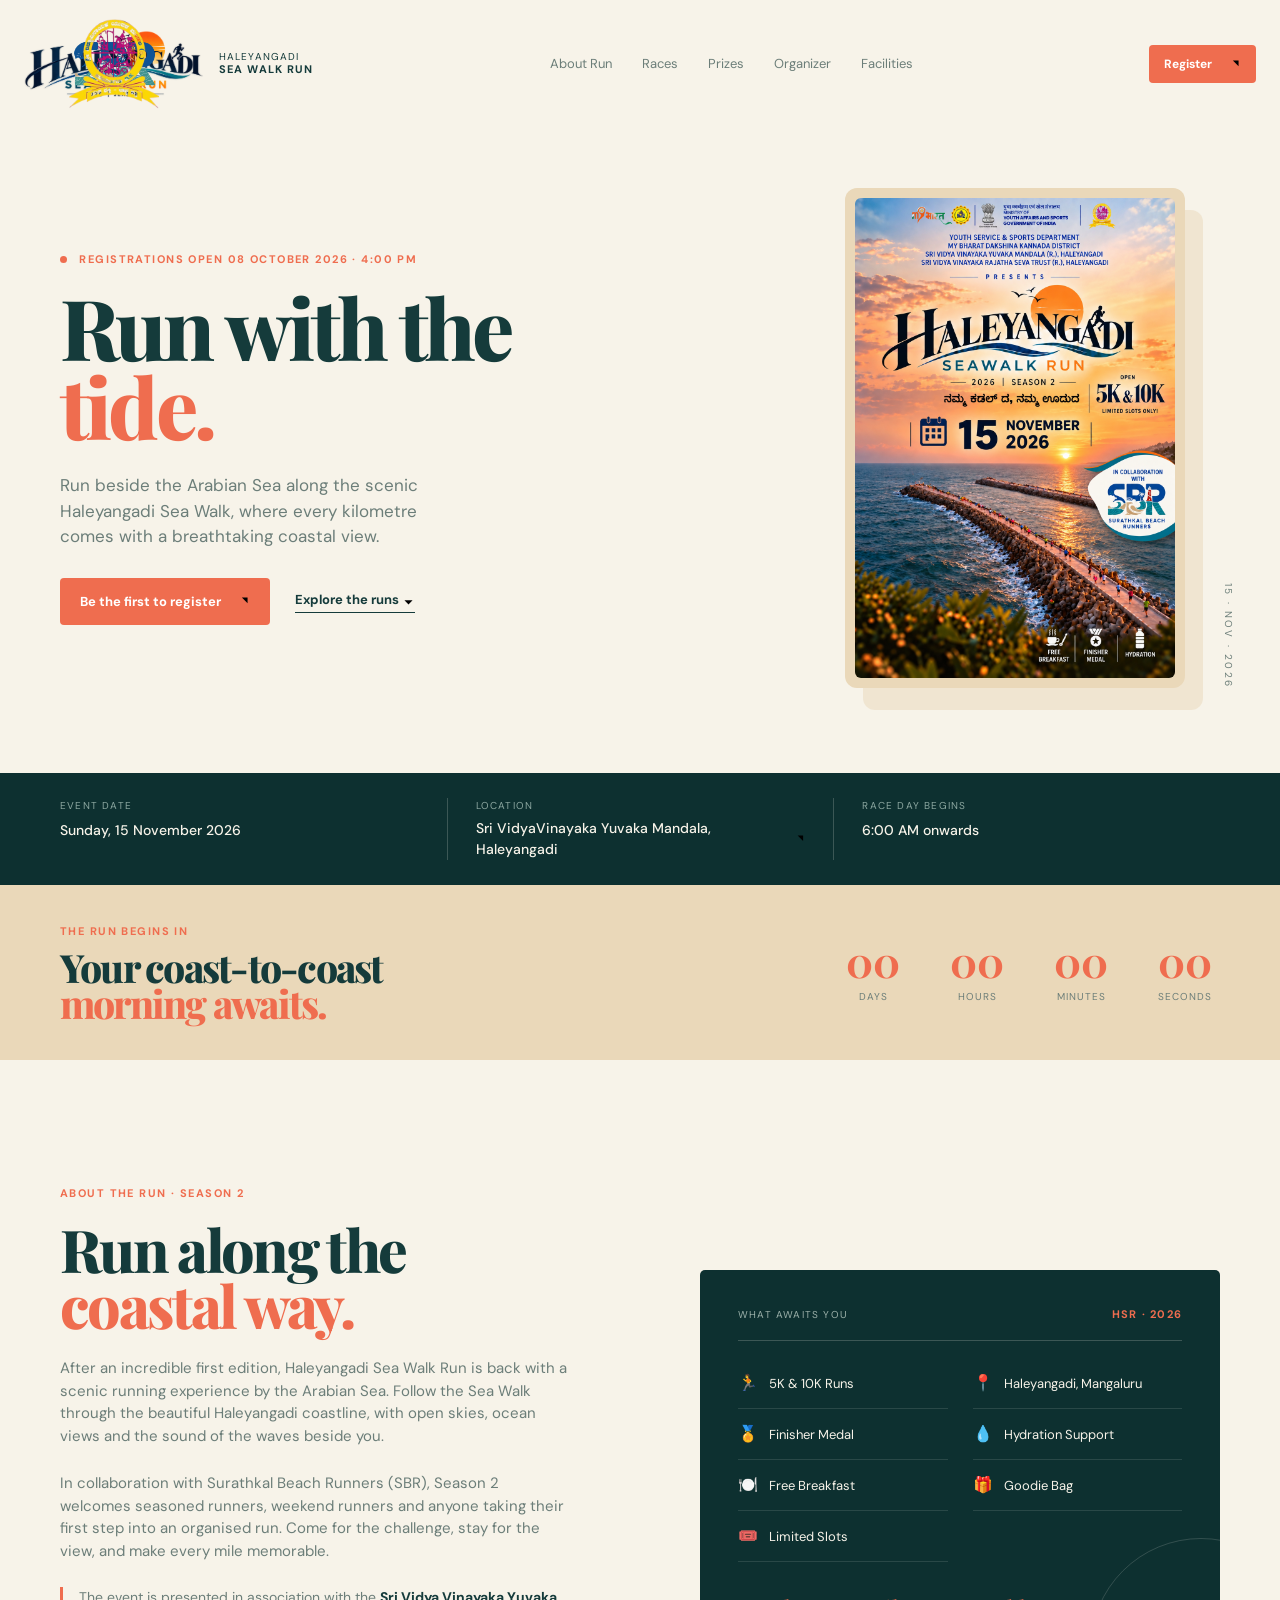
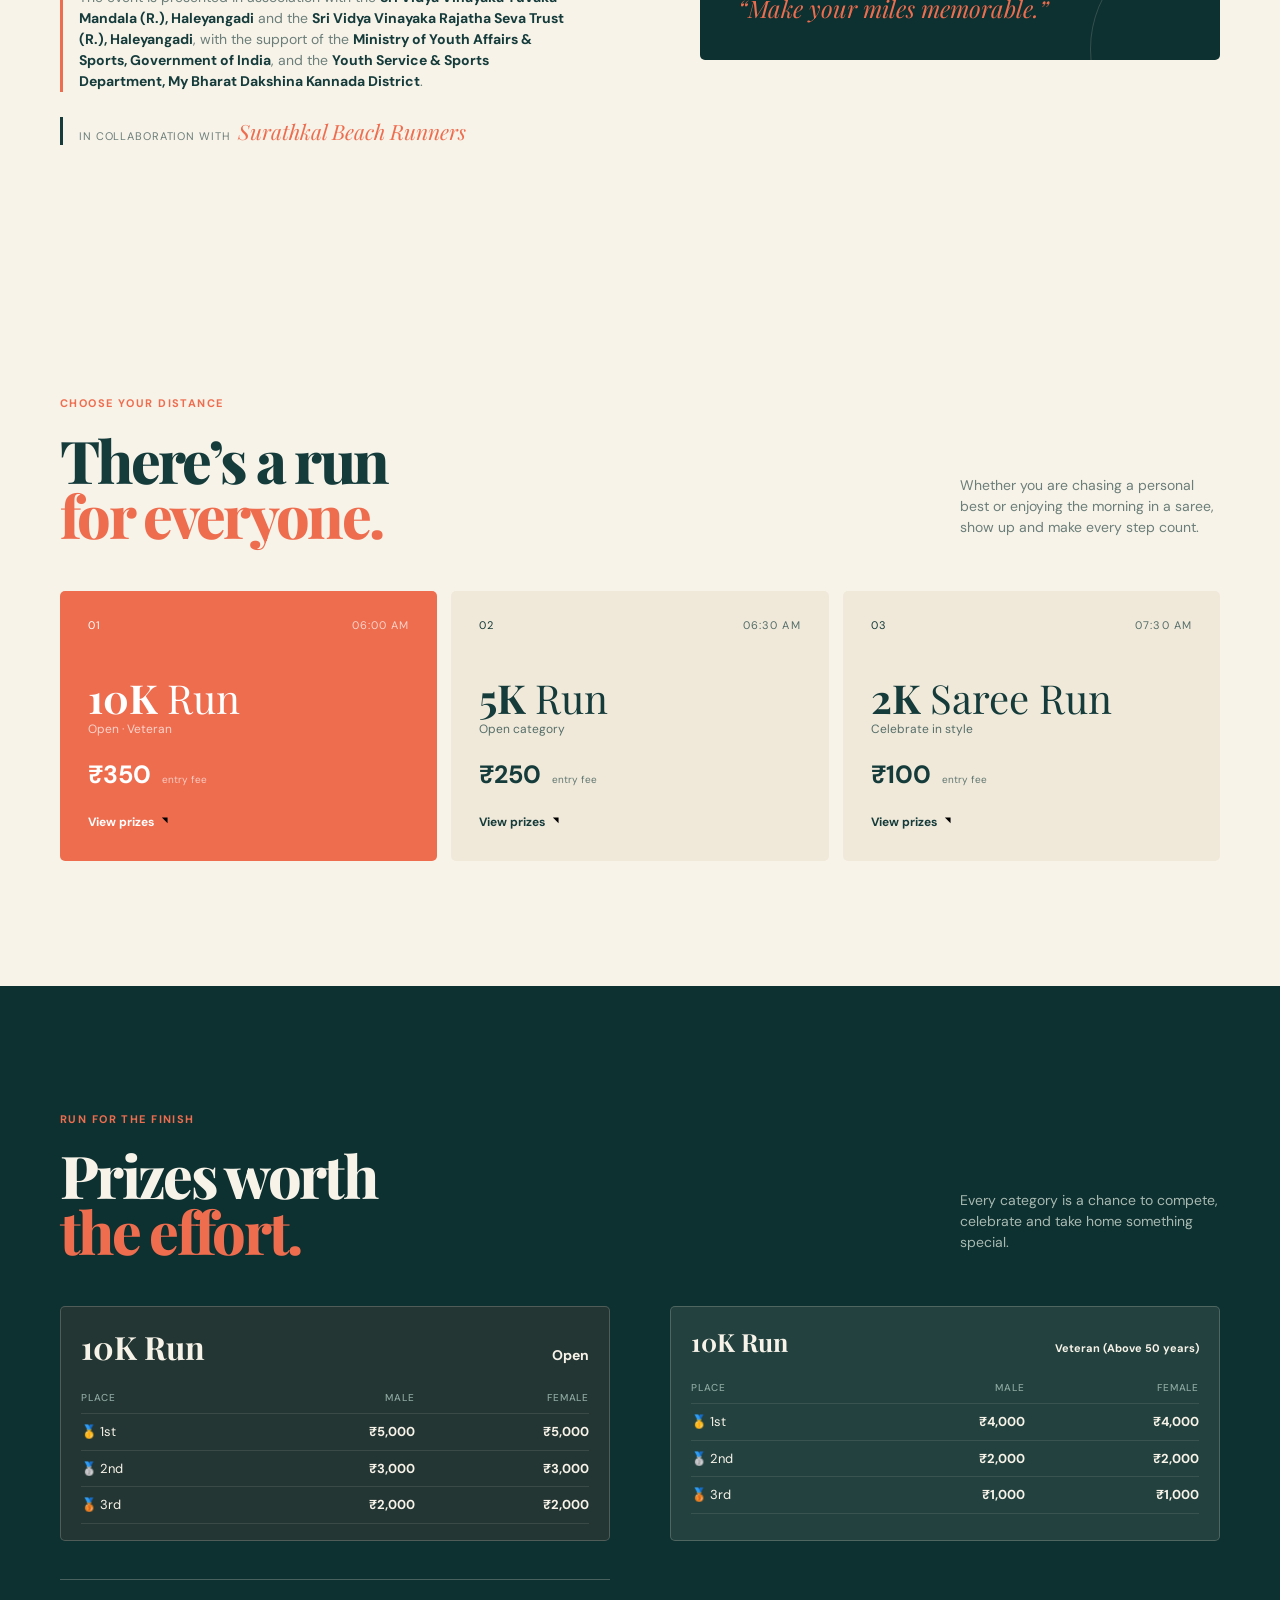
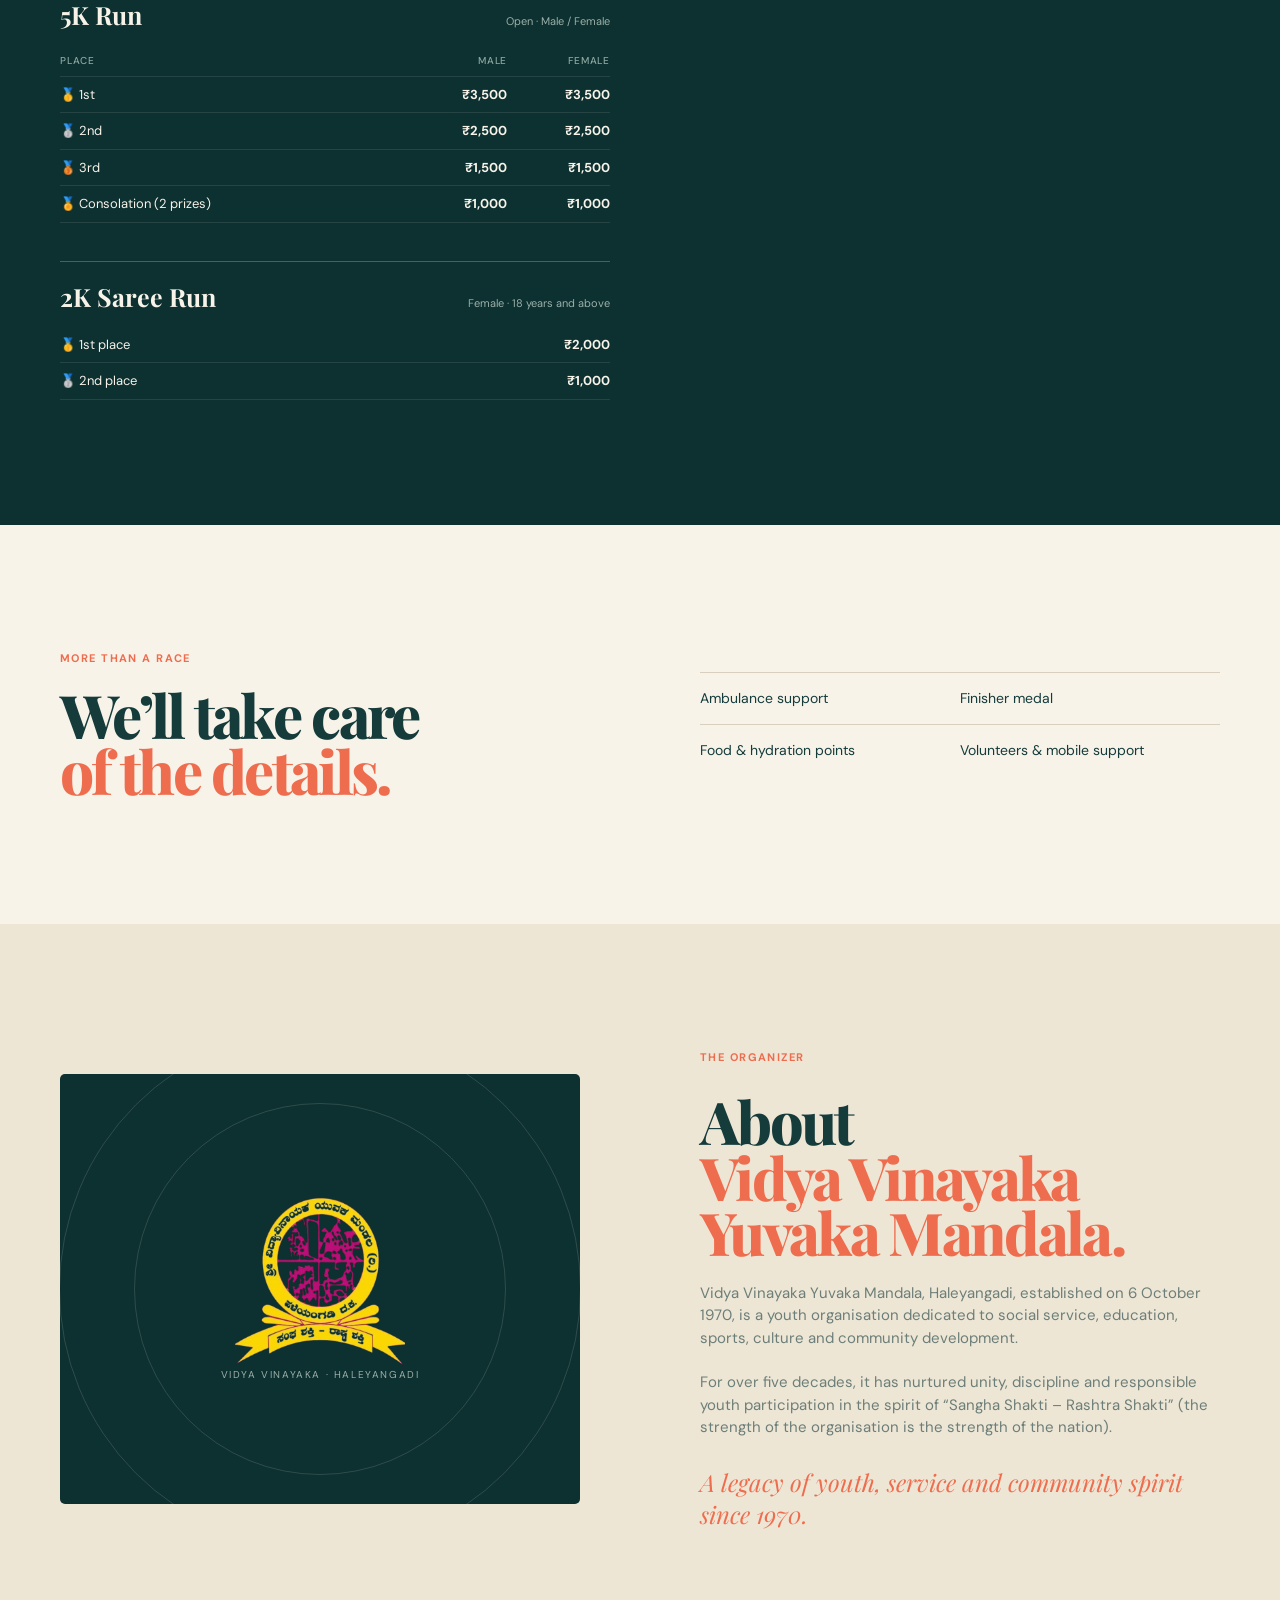
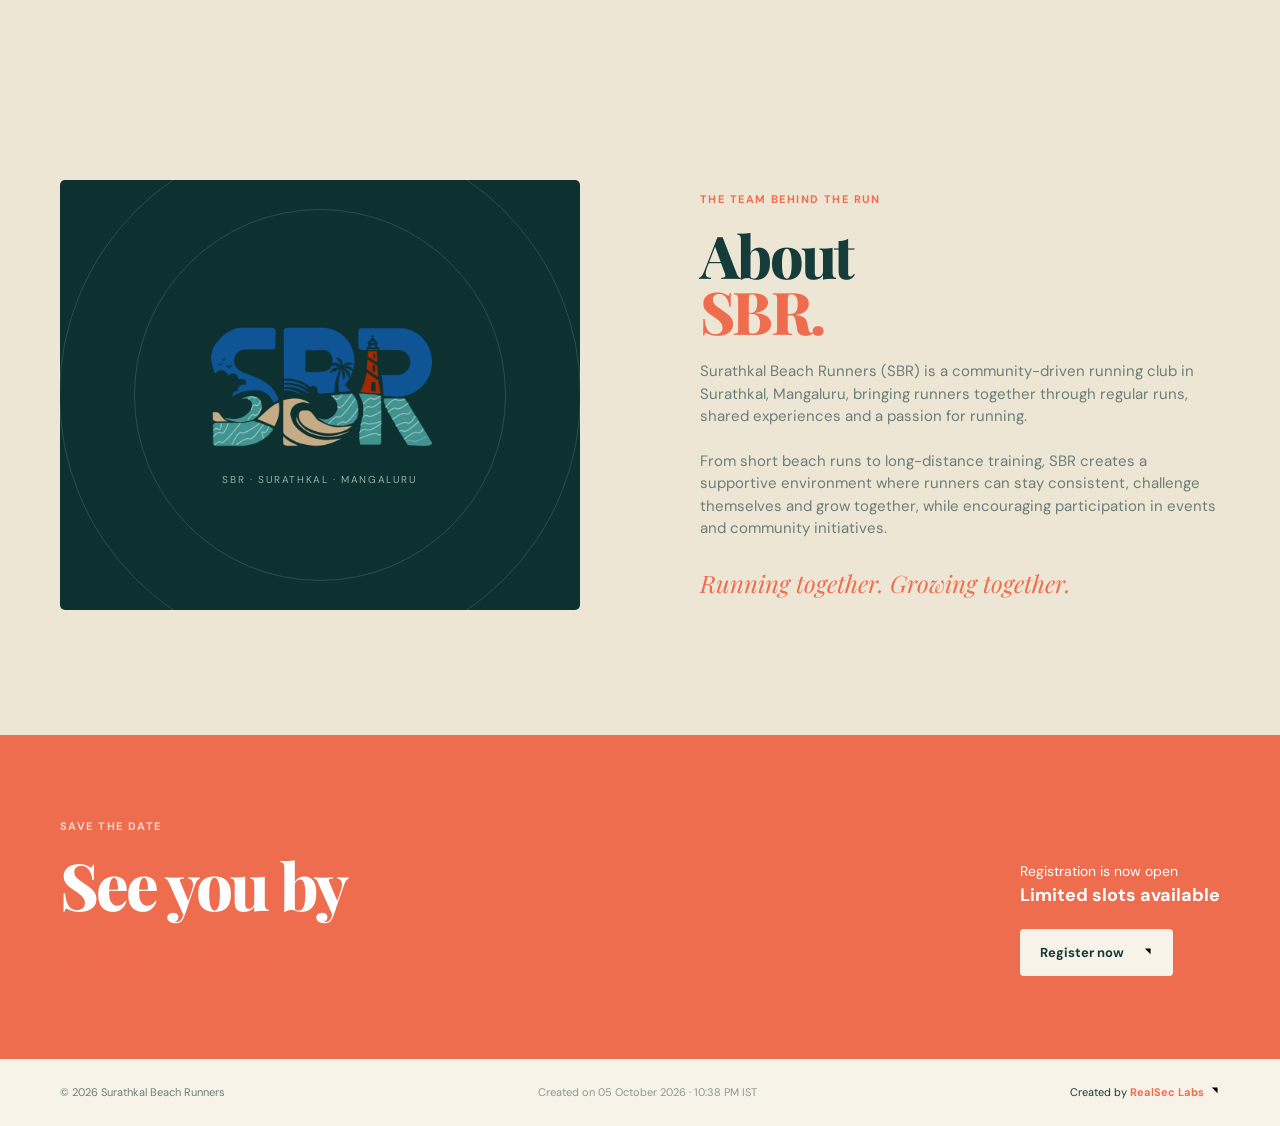
==== commit 8cebe7ba: "Update race categories and support details Co-authored-by: Copilot <223556219+Copilot@users.noreply." ====
--- a/index.html
+++ b/index.html
@@ -133,17 +133,17 @@
             <p>Every category is a chance to compete, celebrate and take home something special.</p>
           </div>
           <div class="prize-tables">
-            <div class="prize-block age-category below-50"><div class="prize-title"><h3>10K Run</h3><span>Below 50 years</span></div><table><thead><tr><th>Place</th><th>Male</th><th>Female</th></tr></thead><tbody><tr><td>🥇 1st</td><td>₹5,000</td><td>₹5,000</td></tr><tr><td>🥈 2nd</td><td>₹3,000</td><td>₹3,000</td></tr><tr><td>🥉 3rd</td><td>₹2,000</td><td>₹2,000</td></tr></tbody></table></div>
-            <div class="prize-block age-category above-50"><div class="prize-title"><h3>10K Run</h3><span>Above 50 years</span></div><table><thead><tr><th>Place</th><th>Male</th><th>Female</th></tr></thead><tbody><tr><td>🥇 1st</td><td>₹4,000</td><td>₹4,000</td></tr><tr><td>🥈 2nd</td><td>₹2,000</td><td>₹2,000</td></tr><tr><td>🥉 3rd</td><td>₹1,000</td><td>₹1,000</td></tr></tbody></table></div>
-            <div class="prize-block"><div class="prize-title"><h3>5K Run</h3><span>Open · Male / Female</span></div><table><thead><tr><th>Place</th><th>Male</th><th>Female</th></tr></thead><tbody><tr><td>🥇 1st</td><td>₹3,500</td><td>₹3,500</td></tr><tr><td>🥈 2nd</td><td>₹2,500</td><td>₹2,500</td></tr><tr><td>🥉 3rd</td><td>₹1,500</td><td>₹1,500</td></tr><tr><td>🏅 Consolidated (2 prizes)</td><td>₹1,000</td><td>₹1,000</td></tr></tbody></table></div>
-            <div class="prize-block saree-prize"><div class="prize-title"><h3>2K Saree Run</h3><span>Celebrate your style</span></div><table><tbody><tr><td>🥇 1st place</td><td>₹2,000</td></tr><tr><td>🥈 2nd place</td><td>₹1,000</td></tr></tbody></table></div>
+            <div class="prize-block age-category below-50 open-category"><div class="prize-title"><h3>10K Run</h3><span>Open</span></div><table><thead><tr><th>Place</th><th>Male</th><th>Female</th></tr></thead><tbody><tr><td>🥇 1st</td><td>₹5,000</td><td>₹5,000</td></tr><tr><td>🥈 2nd</td><td>₹3,000</td><td>₹3,000</td></tr><tr><td>🥉 3rd</td><td>₹2,000</td><td>₹2,000</td></tr></tbody></table></div>
+            <div class="prize-block age-category above-50"><div class="prize-title"><h3>10K Run</h3><span>Veteran (Above 50 years)</span></div><table><thead><tr><th>Place</th><th>Male</th><th>Female</th></tr></thead><tbody><tr><td>🥇 1st</td><td>₹4,000</td><td>₹4,000</td></tr><tr><td>🥈 2nd</td><td>₹2,000</td><td>₹2,000</td></tr><tr><td>🥉 3rd</td><td>₹1,000</td><td>₹1,000</td></tr></tbody></table></div>
+            <div class="prize-block"><div class="prize-title"><h3>5K Run</h3><span>Open · Male / Female</span></div><table><thead><tr><th>Place</th><th>Male</th><th>Female</th></tr></thead><tbody><tr><td>🥇 1st</td><td>₹3,500</td><td>₹3,500</td></tr><tr><td>🥈 2nd</td><td>₹2,500</td><td>₹2,500</td></tr><tr><td>🥉 3rd</td><td>₹1,500</td><td>₹1,500</td></tr><tr><td>🏅 Consolation (2 prizes)</td><td>₹1,000</td><td>₹1,000</td></tr></tbody></table></div>
+            <div class="prize-block saree-prize"><div class="prize-title"><h3>2K Saree Run</h3><span>Female · 18 years and above</span></div><table><tbody><tr><td>🥇 1st place</td><td>₹2,000</td></tr><tr><td>🥈 2nd place</td><td>₹1,000</td></tr></tbody></table></div>
           </div>
         </div>
       </section>
 
       <section class="support section page-width" id="support">
         <div class="support-heading"><p class="eyebrow">More than a race</p><h2>We’ll take care<br /><em>of the details.</em></h2></div>
-        <div class="support-list"><span>Ambulance support</span><span>Medal & certificate</span><span>Food & hydration points</span><span>Volunteers & mobile support</span></div>
+        <div class="support-list"><span>Ambulance support</span><span>Finisher medal</span><span>Food & hydration points</span><span>Volunteers & mobile support</span></div>
       </section>
 
       <section class="primary-organizer organizer-section section" id="organizer">
--- a/styles.css
+++ b/styles.css
@@ -4,3 +4,5 @@
 .organizer-section{background:#eee6d5}.organizer-grid{display:grid;grid-template-columns:1fr 1fr;gap:120px;align-items:center}.organizer-visual{min-height:430px;background:var(--deep);border-radius:5px;display:flex;flex-direction:column;align-items:center;justify-content:center;padding:35px;position:relative;overflow:hidden}.organizer-visual:before,.organizer-visual:after{content:"";position:absolute;border:1px solid rgba(247,243,233,.14);border-radius:50%;width:370px;height:370px}.organizer-visual:after{width:520px;height:520px}.organizer-visual img{width:230px;height:170px;object-fit:contain;position:relative;z-index:1}.organizer-visual span{color:#9bb0a9;font-size:10px;letter-spacing:.16em;position:relative;z-index:1}.organizer-copy h2{font-size:59px}.organizer-copy>p:not(.eyebrow){max-width:520px;color:var(--muted);font-size:15px;margin:22px 0 0}.organizer-tagline{display:block;color:var(--coral);font:italic 24px "Playfair Display",serif;margin-top:27px}{position:absolute;right:-16px;bottom:0;writing-mode:vertical-rl;font-size:10px;letter-spacing:.22em;color:var(--muted)}.about-section{display:grid;grid-template-columns:1fr 1fr;gap:120px;align-items:center;padding-top:105px;padding-bottom:105px}.about-copy h2{font-size:59px}.about-copy>p:not(.eyebrow){max-width:510px;color:var(--muted);font-size:15px;margin:25px 0 0}.about-card{background:var(--deep);color:var(--cream);padding:36px 38px;border-radius:5px;position:relative;overflow:hidden}.about-card:after{content:"";position:absolute;width:220px;height:220px;border:1px solid rgba(247,243,233,.16);border-radius:50%;right:-92px;bottom:-100px}.about-card-heading{display:flex;justify-content:space-between;align-items:center;border-bottom:1px solid rgba(247,243,233,.2);padding-bottom:18px;text-transform:uppercase;font-size:10px;letter-spacing:.12em;color:#9bb0a9}.about-card-heading strong{color:var(--coral);font-size:11px}.about-highlights{display:grid;grid-template-columns:1fr 1fr;gap:0 25px;margin:17px 0 30px}.about-highlights span{border-bottom:1px solid rgba(247,243,233,.12);padding:13px 0;font-size:13px}.about-highlights b{font-size:16px;margin-right:8px}.about-quote{font:italic 24px "Playfair Display",serif;color:var(--coral);margin:0}.date-strip{background:var(--deep);color:var(--cream)}.date-grid{display:grid;grid-template-columns:repeat(3,1fr);padding:25px 0}.date-grid>div{padding:0 28px;border-left:1px solid rgba(247,243,233,.2)}.date-grid>div:first-child{padding-left:0;border:0}.strip-label{display:block;text-transform:uppercase;color:#8ca7a0;font-size:10px;letter-spacing:.12em;margin-bottom:5px}.date-grid strong{font-size:14px;font-weight:500}.section{padding-top:125px;padding-bottom:125px}.section-heading{display:flex;justify-content:space-between;align-items:end;margin-bottom:48px}.section-heading>p{width:260px;color:var(--muted);font-size:14px;margin:0 0 5px}.section-heading h2{font-size:59px}.race-grid{display:grid;grid-template-columns:repeat(3,1fr);gap:14px}.race-card{padding:26px 28px 30px;background:#f0e9d9;min-height:270px;border-radius:5px;display:flex;flex-direction:column}.race-card.featured{background:var(--coral);color:#fff}.race-top{display:flex;justify-content:space-between;font-size:11px;text-transform:uppercase;letter-spacing:.1em}.race-time{opacity:.7}.race-card h3{font:700 40px "Playfair Display",serif;line-height:1;margin:auto 0 2px}.race-card h3 em{font-weight:400;font-style:normal}.race-type{font-size:12px;opacity:.7;margin:0 0 18px}.fee{font-size:25px;font-weight:700}.fee small{font-size:10px;font-weight:400;opacity:.65;margin-left:5px}.card-link{font-size:12px;font-weight:700;margin-top:19px}.card-link span{float:right;font-size:16px}.prize-section{background:var(--deep);color:var(--cream)}.prize-section .section-heading>p{color:#a8b9b1}.prize-tables{display:grid;grid-template-columns:1fr 1fr;gap:38px 60px}.prize-block{border-top:1px solid rgba(247,243,233,.25);padding-top:18px}.prize-title{display:flex;justify-content:space-between;align-items:baseline;margin-bottom:14px}.prize-title h3{font:700 25px "Playfair Display",serif;margin:0}.prize-title span{font-size:11px;color:#9bb0a9}.prize-block table{width:100%;border-collapse:collapse;font-size:13px}.prize-block th{color:#8ca7a0;font-size:10px;font-weight:500;text-align:left;text-transform:uppercase;letter-spacing:.08em}.prize-block td,.prize-block th{padding:8px 0;border-bottom:1px solid rgba(247,243,233,.1)}.prize-block td:not(:first-child),.prize-block th:not(:first-child){text-align:right}.prize-block td:not(:first-child){font-weight:700}.saree-prize{grid-column:1/-1;max-width:calc(50% - 30px)}.support{display:grid;grid-template-columns:1fr 1fr;gap:120px}.support h2{font-size:60px}.support-list{display:grid;grid-template-columns:1fr 1fr;align-content:center;gap:0}.support-list span{border-top:1px solid #d8cfbe;padding:15px 0;font-size:14px}.register-cta{background:var(--coral);color:#fff;padding:83px 0}.cta-inner{display:flex;justify-content:space-between;align-items:end}.register-cta .eyebrow{color:#ffd4c8}.register-cta h2{font-size:65px}.cta-right{font-size:14px}.cta-right p{margin:0 0 20px}.cta-right strong{font-size:18px}.button-light{background:var(--cream);color:var(--ink)}.button-light:hover{background:#fff}.site-footer{padding:25px 0;font-size:11px;color:var(--muted);display:flex;justify-content:space-between}.organizer{display:flex;align-items:center;gap:9px}.organizer img{height:28px;width:auto;object-fit:contain}@media(prefers-reduced-motion:reduce){.brand-logo-hsr{opacity:1;animation:none}.brand-logo-sbr{display:none}}@media(max-width:750px){.page-width{width:calc(100% - 40px)}.site-header{width:calc(100% - 32px);height:86px}.brand-logo{width:96px;height:64px}.site-header nav{display:none}.hero{display:flex;flex-direction:column;align-items:start;gap:45px;padding:55px 0 75px}.hero h1{font-size:61px}.hero-art{align-self:center}.date-grid{display:block;padding:5px 0}.date-grid>div,.date-grid>div:first-child{padding:16px 0;border-left:0;border-bottom:1px solid rgba(247,243,233,.2)}.section{padding-top:80px;padding-bottom:80px}.section-heading{display:block}.section-heading h2,.support h2{font-size:48px}.section-heading>p{margin-top:22px;width:auto}.race-grid{grid-template-columns:1fr}.prize-tables{grid-template-columns:1fr;gap:32px}.saree-prize{grid-column:auto;max-width:none}.about-section{display:block;padding-top:80px;padding-bottom:80px}.about-copy h2{font-size:48px}.about-card{margin-top:40px;padding:28px 24px}.about-highlights{gap:0 12px}.support{display:block}.support-list{margin-top:40px}.register-cta{padding:65px 0}.cta-inner{display:block}.cta-right{margin-top:35px}.site-footer{display:block}.site-footer span{display:block;margin:8px 0}.art-label{right:2px}}
 .organizer-intro{border-left:3px solid var(--coral);padding-left:16px!important;font-size:14px!important}.organizer-intro strong{color:var(--ink)}{min-height:430px;background:var(--deep);border-radius:5px;display:flex;flex-direction:column;align-items:center;justify-content:center;padding:35px;position:relative;overflow:hidden}.organizer-visual:before,.organizer-visual:after{content:"";position:absolute;border:1px solid rgba(247,243,233,.14);border-radius:50%;width:370px;height:370px}.organizer-visual:after{width:520px;height:520px}.organizer-visual img{width:230px;height:170px;object-fit:contain;position:relative;z-index:1}.organizer-visual span{color:#9bb0a9;font-size:10px;letter-spacing:.16em;position:relative;z-index:1}.organizer-copy h2{font-size:59px}.organizer-copy>p:not(.eyebrow){max-width:520px;color:var(--muted);font-size:15px;margin:22px 0 0}.organizer-tagline{display:block;color:var(--coral);font:italic 24px "Playfair Display",serif;margin-top:27px}{position:absolute;right:-16px;bottom:0;writing-mode:vertical-rl;font-size:10px;letter-spacing:.22em;color:var(--muted)}.about-section{display:grid;grid-template-columns:1fr 1fr;gap:120px;align-items:center;padding-top:105px;padding-bottom:105px}.about-copy h2{font-size:59px}.about-copy>p:not(.eyebrow){max-width:510px;color:var(--muted);font-size:15px;margin:25px 0 0}.about-card{background:var(--deep);color:var(--cream);padding:36px 38px;border-radius:5px;position:relative;overflow:hidden}.about-card:after{content:"";position:absolute;width:220px;height:220px;border:1px solid rgba(247,243,233,.16);border-radius:50%;right:-92px;bottom:-100px}.about-card-heading{display:flex;justify-content:space-between;align-items:center;border-bottom:1px solid rgba(247,243,233,.2);padding-bottom:18px;text-transform:uppercase;font-size:10px;letter-spacing:.12em;color:#9bb0a9}.about-card-heading strong{color:var(--coral);font-size:11px}.about-highlights{display:grid;grid-template-columns:1fr 1fr;gap:0 25px;margin:17px 0 30px}.about-highlights span{border-bottom:1px solid rgba(247,243,233,.12);padding:13px 0;font-size:13px}.about-highlights b{font-size:16px;margin-right:8px}.about-quote{font:italic 24px "Playfair Display",serif;color:var(--coral);margin:0}.date-strip{background:var(--deep);color:var(--cream)}.date-grid{display:grid;grid-template-columns:repeat(3,1fr);padding:25px 0}.date-grid>div{padding:0 28px;border-left:1px solid rgba(247,243,233,.2)}.date-grid>div:first-child{padding-left:0;border:0}.strip-label{display:block;text-transform:uppercase;color:#8ca7a0;font-size:10px;letter-spacing:.12em;margin-bottom:5px}.date-grid strong{font-size:14px;font-weight:500}.section{padding-top:125px;padding-bottom:125px}.section-heading{display:flex;justify-content:space-between;align-items:end;margin-bottom:48px}.section-heading>p{width:260px;color:var(--muted);font-size:14px;margin:0 0 5px}.section-heading h2{font-size:59px}.race-grid{display:grid;grid-template-columns:repeat(3,1fr);gap:14px}.race-card{padding:26px 28px 30px;background:#f0e9d9;min-height:270px;border-radius:5px;display:flex;flex-direction:column}.race-card.featured{background:var(--coral);color:#fff}.race-top{display:flex;justify-content:space-between;font-size:11px;text-transform:uppercase;letter-spacing:.1em}.race-time{opacity:.7}.race-card h3{font:700 40px "Playfair Display",serif;line-height:1;margin:auto 0 2px}.race-card h3 em{font-weight:400;font-style:normal}.race-type{font-size:12px;opacity:.7;margin:0 0 18px}.fee{font-size:25px;font-weight:700}.fee small{font-size:10px;font-weight:400;opacity:.65;margin-left:5px}.card-link{font-size:12px;font-weight:700;margin-top:19px}.card-link span{float:right;font-size:16px}.prize-section{background:var(--deep);color:var(--cream)}.prize-section .section-heading>p{color:#a8b9b1}.prize-tables{display:grid;grid-template-columns:1fr 1fr;gap:38px 60px}.prize-block{border-top:1px solid rgba(247,243,233,.25);padding-top:18px}.prize-title{display:flex;justify-content:space-between;align-items:baseline;margin-bottom:14px}.prize-title h3{font:700 25px "Playfair Display",serif;margin:0}.prize-title span{font-size:11px;color:#9bb0a9}.prize-block table{width:100%;border-collapse:collapse;font-size:13px}.prize-block th{color:#8ca7a0;font-size:10px;font-weight:500;text-align:left;text-transform:uppercase;letter-spacing:.08em}.prize-block td,.prize-block th{padding:8px 0;border-bottom:1px solid rgba(247,243,233,.1)}.prize-block td:not(:first-child),.prize-block th:not(:first-child){text-align:right}.prize-block td:not(:first-child){font-weight:700}.saree-prize{grid-column:1/-1;max-width:calc(50% - 30px)}.support{display:grid;grid-template-columns:1fr 1fr;gap:120px}.support h2{font-size:60px}.support-list{display:grid;grid-template-columns:1fr 1fr;align-content:center;gap:0}.support-list span{border-top:1px solid #d8cfbe;padding:15px 0;font-size:14px}.register-cta{background:var(--coral);color:#fff;padding:83px 0}.cta-inner{display:flex;justify-content:space-between;align-items:end}.register-cta .eyebrow{color:#ffd4c8}.register-cta h2{font-size:65px}.cta-right{font-size:14px}.cta-right p{margin:0 0 20px}.cta-right strong{font-size:18px}.button-light{background:var(--cream);color:var(--ink)}.button-light:hover{background:#fff}.site-footer{padding:25px 0;font-size:11px;color:var(--muted);display:flex;justify-content:space-between}.organizer{display:flex;align-items:center;gap:9px}.organizer img{height:28px;width:auto;object-fit:contain}@media(prefers-reduced-motion:reduce){.brand-logo-hsr{opacity:1;animation:none}.brand-logo-sbr{display:none}}@media(max-width:750px){.page-width{width:calc(100% - 40px)}.site-header{width:calc(100% - 32px);height:86px}.brand-logo{width:96px;height:64px}.site-header nav{display:none}.hero{display:flex;flex-direction:column;align-items:start;gap:45px;padding:55px 0 75px}.hero h1{font-size:61px}.hero-art{align-self:center}.date-grid{display:block;padding:5px 0}.date-grid>div,.date-grid>div:first-child{padding:16px 0;border-left:0;border-bottom:1px solid rgba(247,243,233,.2)}.section{padding-top:80px;padding-bottom:80px}.section-heading{display:block}.section-heading h2,.support h2{font-size:48px}.section-heading>p{margin-top:22px;width:auto}.race-grid{grid-template-columns:1fr}.prize-tables{grid-template-columns:1fr;gap:32px}.saree-prize{grid-column:auto;max-width:none}.about-section{display:block;padding-top:80px;padding-bottom:80px}.about-copy h2{font-size:48px}.about-card{margin-top:40px;padding:28px 24px}.about-highlights{gap:0 12px}.support{display:block}.support-list{margin-top:40px}.register-cta{padding:65px 0}.cta-inner{display:block}.cta-right{margin-top:35px}.site-footer{display:block}.site-footer span{display:block;margin:8px 0}.art-label{right:2px}}
 .collaboration-intro{display:flex;align-items:baseline;gap:8px;border-left:3px solid var(--ink);padding-left:16px!important;font-size:13px!important}.collaboration-intro span{color:var(--muted);font-size:11px;text-transform:uppercase;letter-spacing:.08em}.collaboration-intro strong{color:var(--coral);font:italic 21px "Playfair Display",serif}{min-height:430px;background:var(--deep);border-radius:5px;display:flex;flex-direction:column;align-items:center;justify-content:center;padding:35px;position:relative;overflow:hidden}.organizer-visual:before,.organizer-visual:after{content:"";position:absolute;border:1px solid rgba(247,243,233,.14);border-radius:50%;width:370px;height:370px}.organizer-visual:after{width:520px;height:520px}.organizer-visual img{width:230px;height:170px;object-fit:contain;position:relative;z-index:1}.organizer-visual span{color:#9bb0a9;font-size:10px;letter-spacing:.16em;position:relative;z-index:1}.organizer-copy h2{font-size:59px}.organizer-copy>p:not(.eyebrow){max-width:520px;color:var(--muted);font-size:15px;margin:22px 0 0}.organizer-tagline{display:block;color:var(--coral);font:italic 24px "Playfair Display",serif;margin-top:27px}{position:absolute;right:-16px;bottom:0;writing-mode:vertical-rl;font-size:10px;letter-spacing:.22em;color:var(--muted)}.about-section{display:grid;grid-template-columns:1fr 1fr;gap:120px;align-items:center;padding-top:105px;padding-bottom:105px}.about-copy h2{font-size:59px}.about-copy>p:not(.eyebrow){max-width:510px;color:var(--muted);font-size:15px;margin:25px 0 0}.about-card{background:var(--deep);color:var(--cream);padding:36px 38px;border-radius:5px;position:relative;overflow:hidden}.about-card:after{content:"";position:absolute;width:220px;height:220px;border:1px solid rgba(247,243,233,.16);border-radius:50%;right:-92px;bottom:-100px}.about-card-heading{display:flex;justify-content:space-between;align-items:center;border-bottom:1px solid rgba(247,243,233,.2);padding-bottom:18px;text-transform:uppercase;font-size:10px;letter-spacing:.12em;color:#9bb0a9}.about-card-heading strong{color:var(--coral);font-size:11px}.about-highlights{display:grid;grid-template-columns:1fr 1fr;gap:0 25px;margin:17px 0 30px}.about-highlights span{border-bottom:1px solid rgba(247,243,233,.12);padding:13px 0;font-size:13px}.about-highlights b{font-size:16px;margin-right:8px}.about-quote{font:italic 24px "Playfair Display",serif;color:var(--coral);margin:0}.date-strip{background:var(--deep);color:var(--cream)}.date-grid{display:grid;grid-template-columns:repeat(3,1fr);padding:25px 0}.date-grid>div{padding:0 28px;border-left:1px solid rgba(247,243,233,.2)}.date-grid>div:first-child{padding-left:0;border:0}.strip-label{display:block;text-transform:uppercase;color:#8ca7a0;font-size:10px;letter-spacing:.12em;margin-bottom:5px}.date-grid strong{font-size:14px;font-weight:500}.section{padding-top:125px;padding-bottom:125px}.section-heading{display:flex;justify-content:space-between;align-items:end;margin-bottom:48px}.section-heading>p{width:260px;color:var(--muted);font-size:14px;margin:0 0 5px}.section-heading h2{font-size:59px}.race-grid{display:grid;grid-template-columns:repeat(3,1fr);gap:14px}.race-card{padding:26px 28px 30px;background:#f0e9d9;min-height:270px;border-radius:5px;display:flex;flex-direction:column}.race-card.featured{background:var(--coral);color:#fff}.race-top{display:flex;justify-content:space-between;font-size:11px;text-transform:uppercase;letter-spacing:.1em}.race-time{opacity:.7}.race-card h3{font:700 40px "Playfair Display",serif;line-height:1;margin:auto 0 2px}.race-card h3 em{font-weight:400;font-style:normal}.race-type{font-size:12px;opacity:.7;margin:0 0 18px}.fee{font-size:25px;font-weight:700}.fee small{font-size:10px;font-weight:400;opacity:.65;margin-left:5px}.card-link{font-size:12px;font-weight:700;margin-top:19px}.card-link span{float:right;font-size:16px}.prize-section{background:var(--deep);color:var(--cream)}.prize-section .section-heading>p{color:#a8b9b1}.prize-tables{display:grid;grid-template-columns:1fr 1fr;gap:38px 60px}.prize-block{border-top:1px solid rgba(247,243,233,.25);padding-top:18px}.prize-title{display:flex;justify-content:space-between;align-items:baseline;margin-bottom:14px}.prize-title h3{font:700 25px "Playfair Display",serif;margin:0}.prize-title span{font-size:11px;color:#9bb0a9}.prize-block table{width:100%;border-collapse:collapse;font-size:13px}.prize-block th{color:#8ca7a0;font-size:10px;font-weight:500;text-align:left;text-transform:uppercase;letter-spacing:.08em}.prize-block td,.prize-block th{padding:8px 0;border-bottom:1px solid rgba(247,243,233,.1)}.prize-block td:not(:first-child),.prize-block th:not(:first-child){text-align:right}.prize-block td:not(:first-child){font-weight:700}.saree-prize{grid-column:1/-1;max-width:calc(50% - 30px)}.support{display:grid;grid-template-columns:1fr 1fr;gap:120px}.support h2{font-size:60px}.support-list{display:grid;grid-template-columns:1fr 1fr;align-content:center;gap:0}.support-list span{border-top:1px solid #d8cfbe;padding:15px 0;font-size:14px}.register-cta{background:var(--coral);color:#fff;padding:83px 0}.cta-inner{display:flex;justify-content:space-between;align-items:end}.register-cta .eyebrow{color:#ffd4c8}.register-cta h2{font-size:65px}.cta-right{font-size:14px}.cta-right p{margin:0 0 20px}.cta-right strong{font-size:18px}.button-light{background:var(--cream);color:var(--ink)}.button-light:hover{background:#fff}.site-footer{padding:25px 0;font-size:11px;color:var(--muted);display:flex;justify-content:space-between}.organizer{display:flex;align-items:center;gap:9px}.organizer img{height:28px;width:auto;object-fit:contain}@media(prefers-reduced-motion:reduce){.brand-logo-hsr{opacity:1;animation:none}.brand-logo-sbr{display:none}}@media(max-width:750px){.page-width{width:calc(100% - 40px)}.site-header{width:calc(100% - 32px);height:86px}.brand-logo{width:96px;height:64px}.site-header nav{display:none}.hero{display:flex;flex-direction:column;align-items:start;gap:45px;padding:55px 0 75px}.hero h1{font-size:61px}.hero-art{align-self:center}.date-grid{display:block;padding:5px 0}.date-grid>div,.date-grid>div:first-child{padding:16px 0;border-left:0;border-bottom:1px solid rgba(247,243,233,.2)}.section{padding-top:80px;padding-bottom:80px}.section-heading{display:block}.section-heading h2,.support h2{font-size:48px}.section-heading>p{margin-top:22px;width:auto}.race-grid{grid-template-columns:1fr}.prize-tables{grid-template-columns:1fr;gap:32px}.saree-prize{grid-column:auto;max-width:none}.about-section{display:block;padding-top:80px;padding-bottom:80px}.about-copy h2{font-size:48px}.about-card{margin-top:40px;padding:28px 24px}.about-highlights{gap:0 12px}.support{display:block}.support-list{margin-top:40px}.register-cta{padding:65px 0}.cta-inner{display:block}.cta-right{margin-top:35px}.site-footer{display:block}.site-footer span{display:block;margin:8px 0}.art-label{right:2px}}
+
+.prize-block.open-category .prize-title h3{font-size:32px}.prize-block.open-category .prize-title span{font-size:14px}
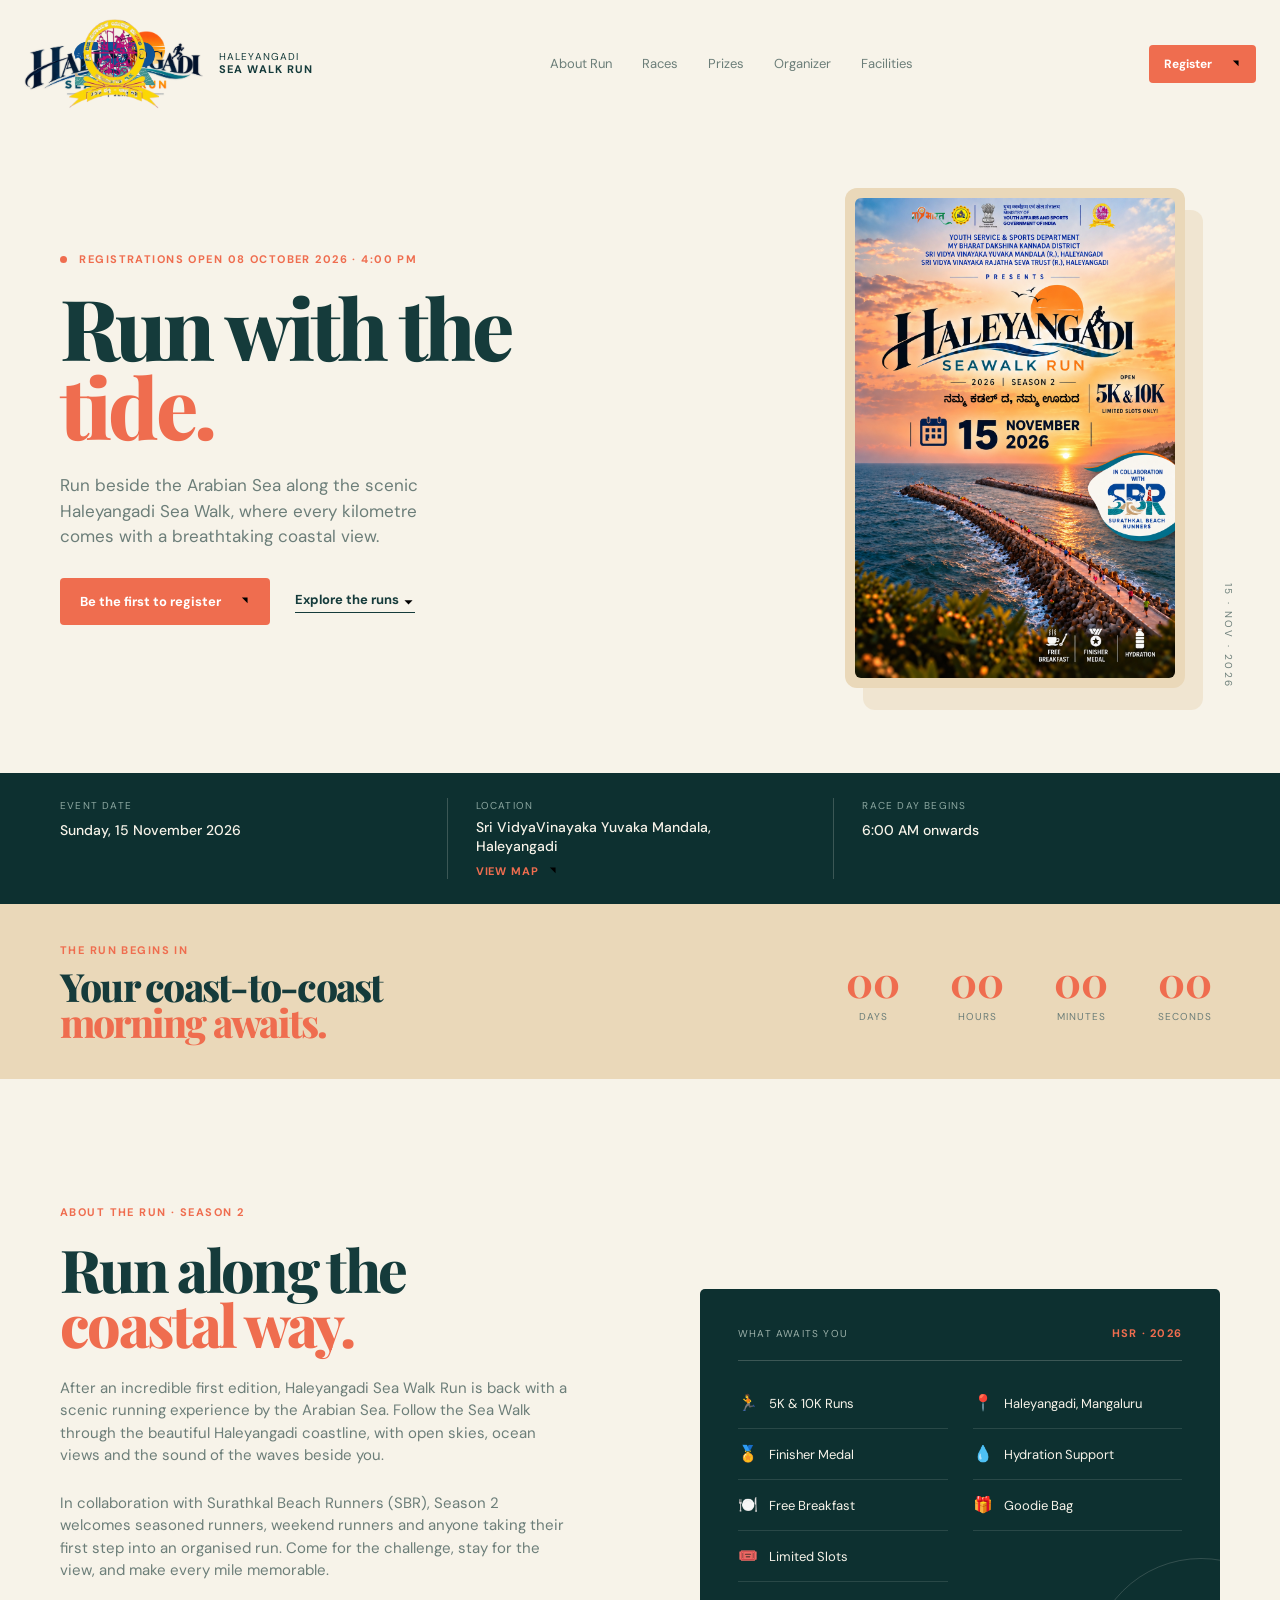
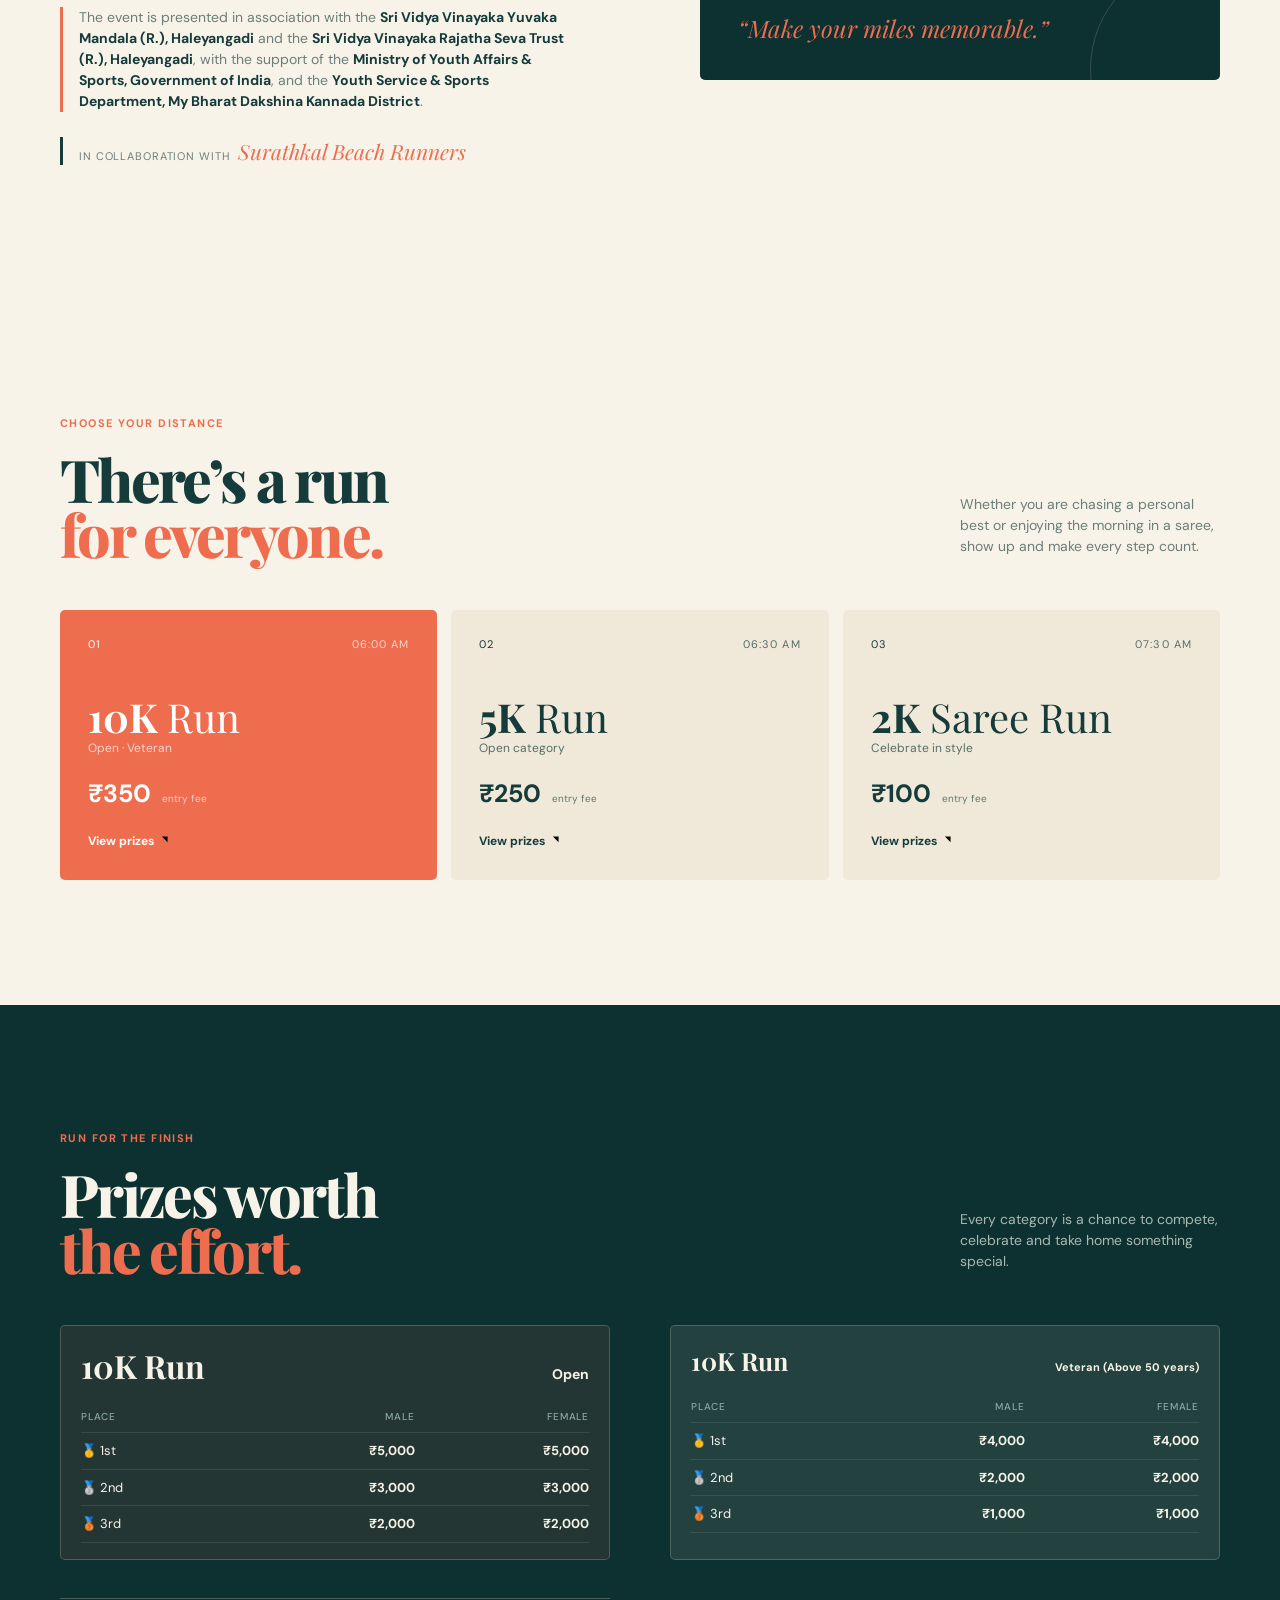
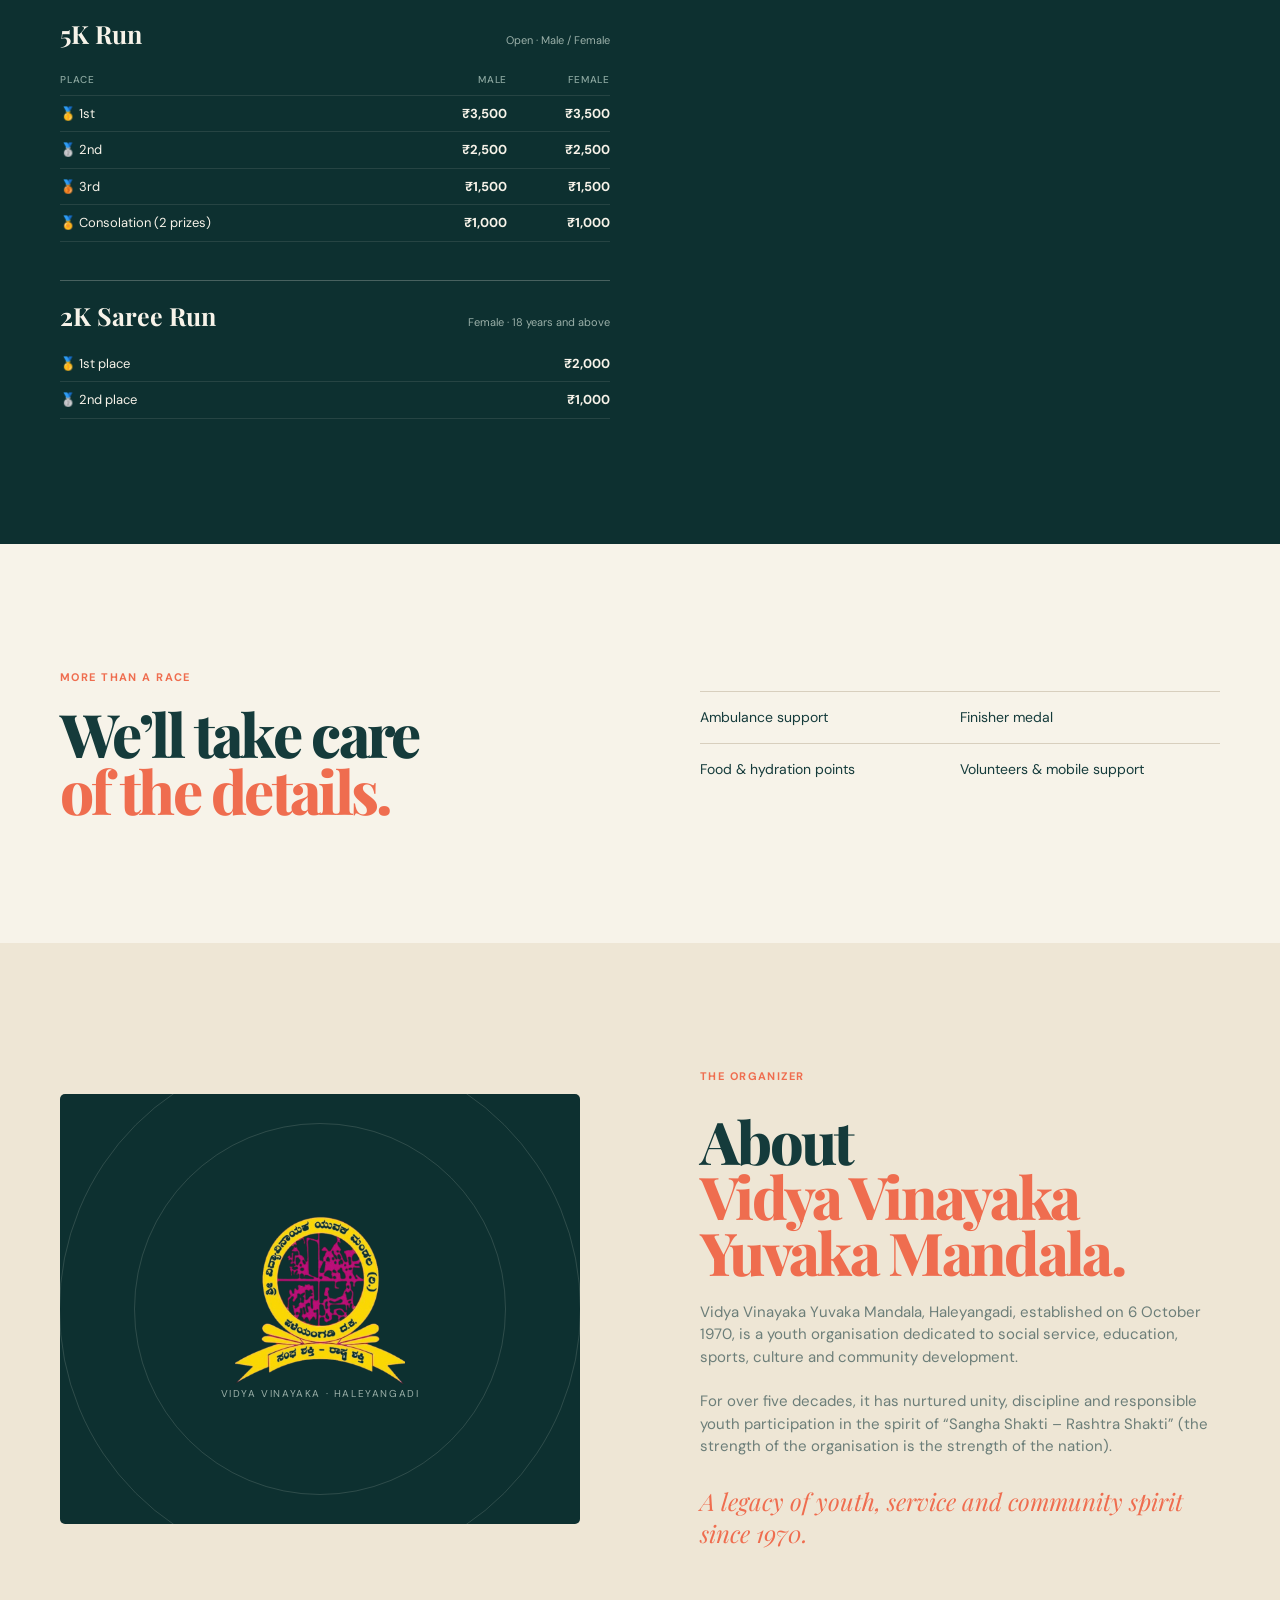
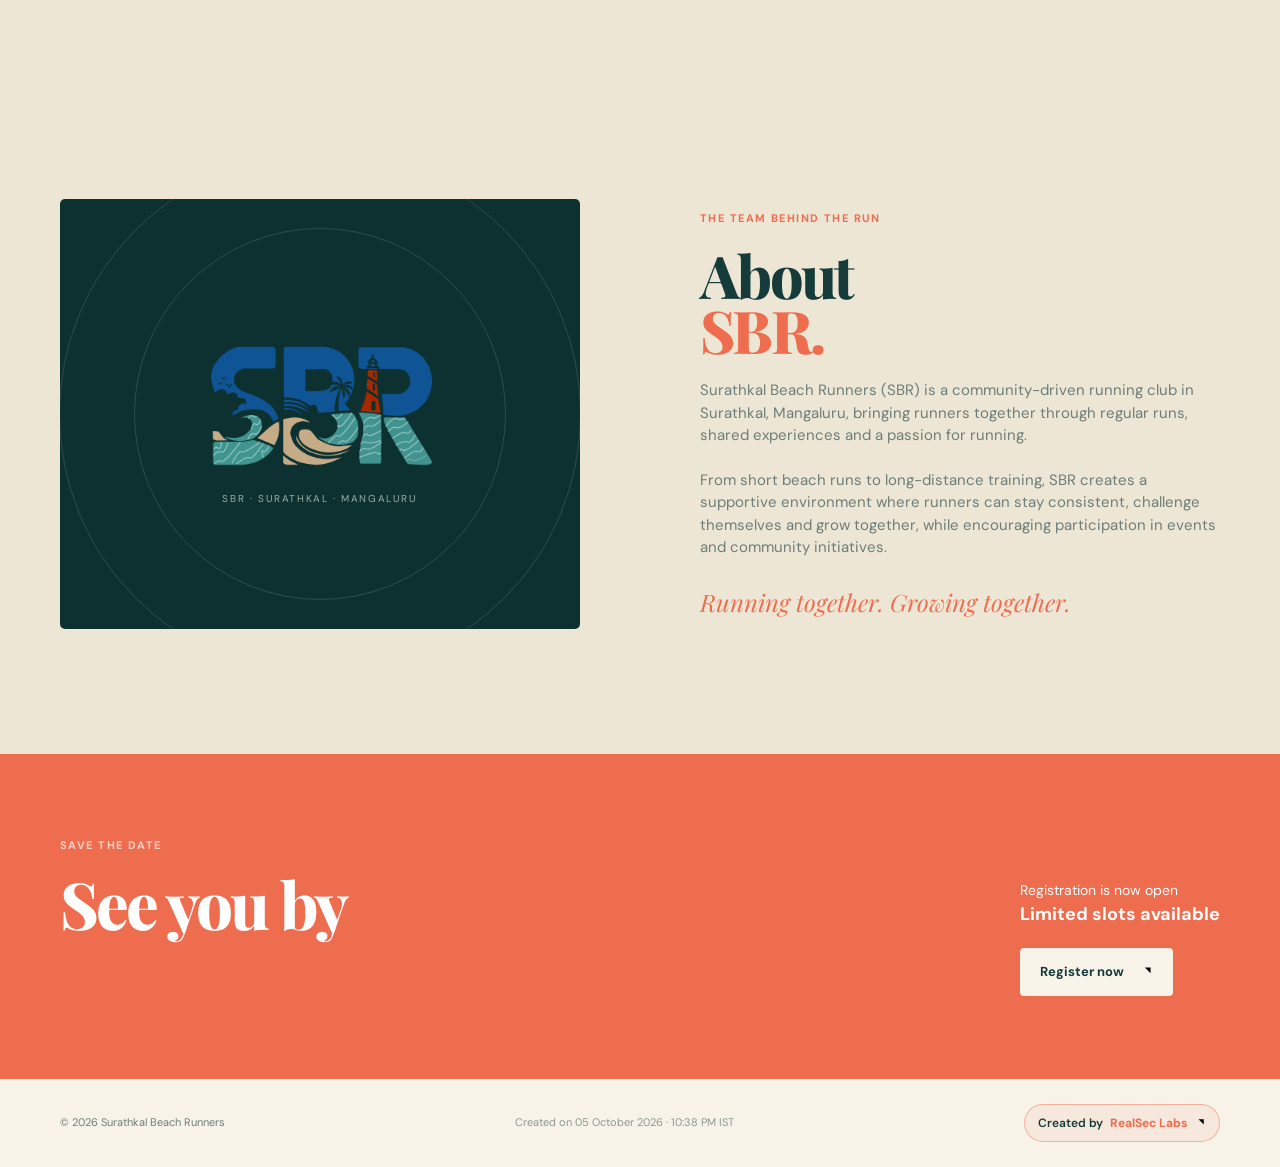
==== commit 773054dc: "Improve location and creator link visibility Co-authored-by: Copilot <223556219+Copilot@users.norepl" ====
--- a/index.html
+++ b/index.html
@@ -55,7 +55,7 @@
       <section class="date-strip">
         <div class="page-width date-grid">
           <div><span class="strip-label">Event date</span><strong>Sunday, 15 November 2026</strong></div>
-          <div><span class="strip-label">Location</span><a class="venue-link" href="https://share.google/y2yjEigdvS4uivQZL" target="_blank" rel="noopener noreferrer"><strong>Sri VidyaVinayaka Yuvaka Mandala, Haleyangadi</strong><svg class="icon-arrow" viewBox="0 0 16 16" aria-hidden="true"><path d="M3 13 13 3M6 3h7v7"></path></svg></a></div>
+          <div><span class="strip-label">Location</span><a class="venue-link" href="https://share.google/y2yjEigdvS4uivQZL" target="_blank" rel="noopener noreferrer"><strong>Sri VidyaVinayaka Yuvaka Mandala, Haleyangadi</strong><span class="venue-action">View map <svg class="icon-arrow" viewBox="0 0 16 16" aria-hidden="true"><path d="M3 13 13 3M6 3h7v7"></path></svg></span></a></div>
           <div><span class="strip-label">Race day begins</span><strong>6:00 AM onwards</strong></div>
         </div>
       </section>
--- a/styles.css
+++ b/styles.css
@@ -6,3 +6,4 @@
 .collaboration-intro{display:flex;align-items:baseline;gap:8px;border-left:3px solid var(--ink);padding-left:16px!important;font-size:13px!important}.collaboration-intro span{color:var(--muted);font-size:11px;text-transform:uppercase;letter-spacing:.08em}.collaboration-intro strong{color:var(--coral);font:italic 21px "Playfair Display",serif}{min-height:430px;background:var(--deep);border-radius:5px;display:flex;flex-direction:column;align-items:center;justify-content:center;padding:35px;position:relative;overflow:hidden}.organizer-visual:before,.organizer-visual:after{content:"";position:absolute;border:1px solid rgba(247,243,233,.14);border-radius:50%;width:370px;height:370px}.organizer-visual:after{width:520px;height:520px}.organizer-visual img{width:230px;height:170px;object-fit:contain;position:relative;z-index:1}.organizer-visual span{color:#9bb0a9;font-size:10px;letter-spacing:.16em;position:relative;z-index:1}.organizer-copy h2{font-size:59px}.organizer-copy>p:not(.eyebrow){max-width:520px;color:var(--muted);font-size:15px;margin:22px 0 0}.organizer-tagline{display:block;color:var(--coral);font:italic 24px "Playfair Display",serif;margin-top:27px}{position:absolute;right:-16px;bottom:0;writing-mode:vertical-rl;font-size:10px;letter-spacing:.22em;color:var(--muted)}.about-section{display:grid;grid-template-columns:1fr 1fr;gap:120px;align-items:center;padding-top:105px;padding-bottom:105px}.about-copy h2{font-size:59px}.about-copy>p:not(.eyebrow){max-width:510px;color:var(--muted);font-size:15px;margin:25px 0 0}.about-card{background:var(--deep);color:var(--cream);padding:36px 38px;border-radius:5px;position:relative;overflow:hidden}.about-card:after{content:"";position:absolute;width:220px;height:220px;border:1px solid rgba(247,243,233,.16);border-radius:50%;right:-92px;bottom:-100px}.about-card-heading{display:flex;justify-content:space-between;align-items:center;border-bottom:1px solid rgba(247,243,233,.2);padding-bottom:18px;text-transform:uppercase;font-size:10px;letter-spacing:.12em;color:#9bb0a9}.about-card-heading strong{color:var(--coral);font-size:11px}.about-highlights{display:grid;grid-template-columns:1fr 1fr;gap:0 25px;margin:17px 0 30px}.about-highlights span{border-bottom:1px solid rgba(247,243,233,.12);padding:13px 0;font-size:13px}.about-highlights b{font-size:16px;margin-right:8px}.about-quote{font:italic 24px "Playfair Display",serif;color:var(--coral);margin:0}.date-strip{background:var(--deep);color:var(--cream)}.date-grid{display:grid;grid-template-columns:repeat(3,1fr);padding:25px 0}.date-grid>div{padding:0 28px;border-left:1px solid rgba(247,243,233,.2)}.date-grid>div:first-child{padding-left:0;border:0}.strip-label{display:block;text-transform:uppercase;color:#8ca7a0;font-size:10px;letter-spacing:.12em;margin-bottom:5px}.date-grid strong{font-size:14px;font-weight:500}.section{padding-top:125px;padding-bottom:125px}.section-heading{display:flex;justify-content:space-between;align-items:end;margin-bottom:48px}.section-heading>p{width:260px;color:var(--muted);font-size:14px;margin:0 0 5px}.section-heading h2{font-size:59px}.race-grid{display:grid;grid-template-columns:repeat(3,1fr);gap:14px}.race-card{padding:26px 28px 30px;background:#f0e9d9;min-height:270px;border-radius:5px;display:flex;flex-direction:column}.race-card.featured{background:var(--coral);color:#fff}.race-top{display:flex;justify-content:space-between;font-size:11px;text-transform:uppercase;letter-spacing:.1em}.race-time{opacity:.7}.race-card h3{font:700 40px "Playfair Display",serif;line-height:1;margin:auto 0 2px}.race-card h3 em{font-weight:400;font-style:normal}.race-type{font-size:12px;opacity:.7;margin:0 0 18px}.fee{font-size:25px;font-weight:700}.fee small{font-size:10px;font-weight:400;opacity:.65;margin-left:5px}.card-link{font-size:12px;font-weight:700;margin-top:19px}.card-link span{float:right;font-size:16px}.prize-section{background:var(--deep);color:var(--cream)}.prize-section .section-heading>p{color:#a8b9b1}.prize-tables{display:grid;grid-template-columns:1fr 1fr;gap:38px 60px}.prize-block{border-top:1px solid rgba(247,243,233,.25);padding-top:18px}.prize-title{display:flex;justify-content:space-between;align-items:baseline;margin-bottom:14px}.prize-title h3{font:700 25px "Playfair Display",serif;margin:0}.prize-title span{font-size:11px;color:#9bb0a9}.prize-block table{width:100%;border-collapse:collapse;font-size:13px}.prize-block th{color:#8ca7a0;font-size:10px;font-weight:500;text-align:left;text-transform:uppercase;letter-spacing:.08em}.prize-block td,.prize-block th{padding:8px 0;border-bottom:1px solid rgba(247,243,233,.1)}.prize-block td:not(:first-child),.prize-block th:not(:first-child){text-align:right}.prize-block td:not(:first-child){font-weight:700}.saree-prize{grid-column:1/-1;max-width:calc(50% - 30px)}.support{display:grid;grid-template-columns:1fr 1fr;gap:120px}.support h2{font-size:60px}.support-list{display:grid;grid-template-columns:1fr 1fr;align-content:center;gap:0}.support-list span{border-top:1px solid #d8cfbe;padding:15px 0;font-size:14px}.register-cta{background:var(--coral);color:#fff;padding:83px 0}.cta-inner{display:flex;justify-content:space-between;align-items:end}.register-cta .eyebrow{color:#ffd4c8}.register-cta h2{font-size:65px}.cta-right{font-size:14px}.cta-right p{margin:0 0 20px}.cta-right strong{font-size:18px}.button-light{background:var(--cream);color:var(--ink)}.button-light:hover{background:#fff}.site-footer{padding:25px 0;font-size:11px;color:var(--muted);display:flex;justify-content:space-between}.organizer{display:flex;align-items:center;gap:9px}.organizer img{height:28px;width:auto;object-fit:contain}@media(prefers-reduced-motion:reduce){.brand-logo-hsr{opacity:1;animation:none}.brand-logo-sbr{display:none}}@media(max-width:750px){.page-width{width:calc(100% - 40px)}.site-header{width:calc(100% - 32px);height:86px}.brand-logo{width:96px;height:64px}.site-header nav{display:none}.hero{display:flex;flex-direction:column;align-items:start;gap:45px;padding:55px 0 75px}.hero h1{font-size:61px}.hero-art{align-self:center}.date-grid{display:block;padding:5px 0}.date-grid>div,.date-grid>div:first-child{padding:16px 0;border-left:0;border-bottom:1px solid rgba(247,243,233,.2)}.section{padding-top:80px;padding-bottom:80px}.section-heading{display:block}.section-heading h2,.support h2{font-size:48px}.section-heading>p{margin-top:22px;width:auto}.race-grid{grid-template-columns:1fr}.prize-tables{grid-template-columns:1fr;gap:32px}.saree-prize{grid-column:auto;max-width:none}.about-section{display:block;padding-top:80px;padding-bottom:80px}.about-copy h2{font-size:48px}.about-card{margin-top:40px;padding:28px 24px}.about-highlights{gap:0 12px}.support{display:block}.support-list{margin-top:40px}.register-cta{padding:65px 0}.cta-inner{display:block}.cta-right{margin-top:35px}.site-footer{display:block}.site-footer span{display:block;margin:8px 0}.art-label{right:2px}}
 
 .prize-block.open-category .prize-title h3{font-size:32px}.prize-block.open-category .prize-title span{font-size:14px}
+.venue-link{align-items:flex-start;flex-direction:column;gap:7px;max-width:310px}.venue-link strong{font-size:14px;line-height:1.35}.venue-action{display:inline-flex;align-items:center;gap:6px;color:var(--coral);font-size:11px;font-weight:700;letter-spacing:.08em;text-transform:uppercase}.venue-link:hover .venue-action{text-decoration:underline;text-underline-offset:4px}.creator-credit{display:inline-flex;align-items:center;gap:7px;padding:9px 13px;border:1px solid rgba(239,109,79,.45);border-radius:999px;color:var(--ink);font-size:12px;font-weight:600;background:rgba(239,109,79,.08);transition:background .2s,border-color .2s,transform .2s}.creator-credit strong{color:var(--coral);font-weight:800}.creator-credit:hover{background:rgba(239,109,79,.16);border-color:var(--coral);transform:translateY(-1px)}.creator-credit .icon-arrow{width:12px;height:12px}
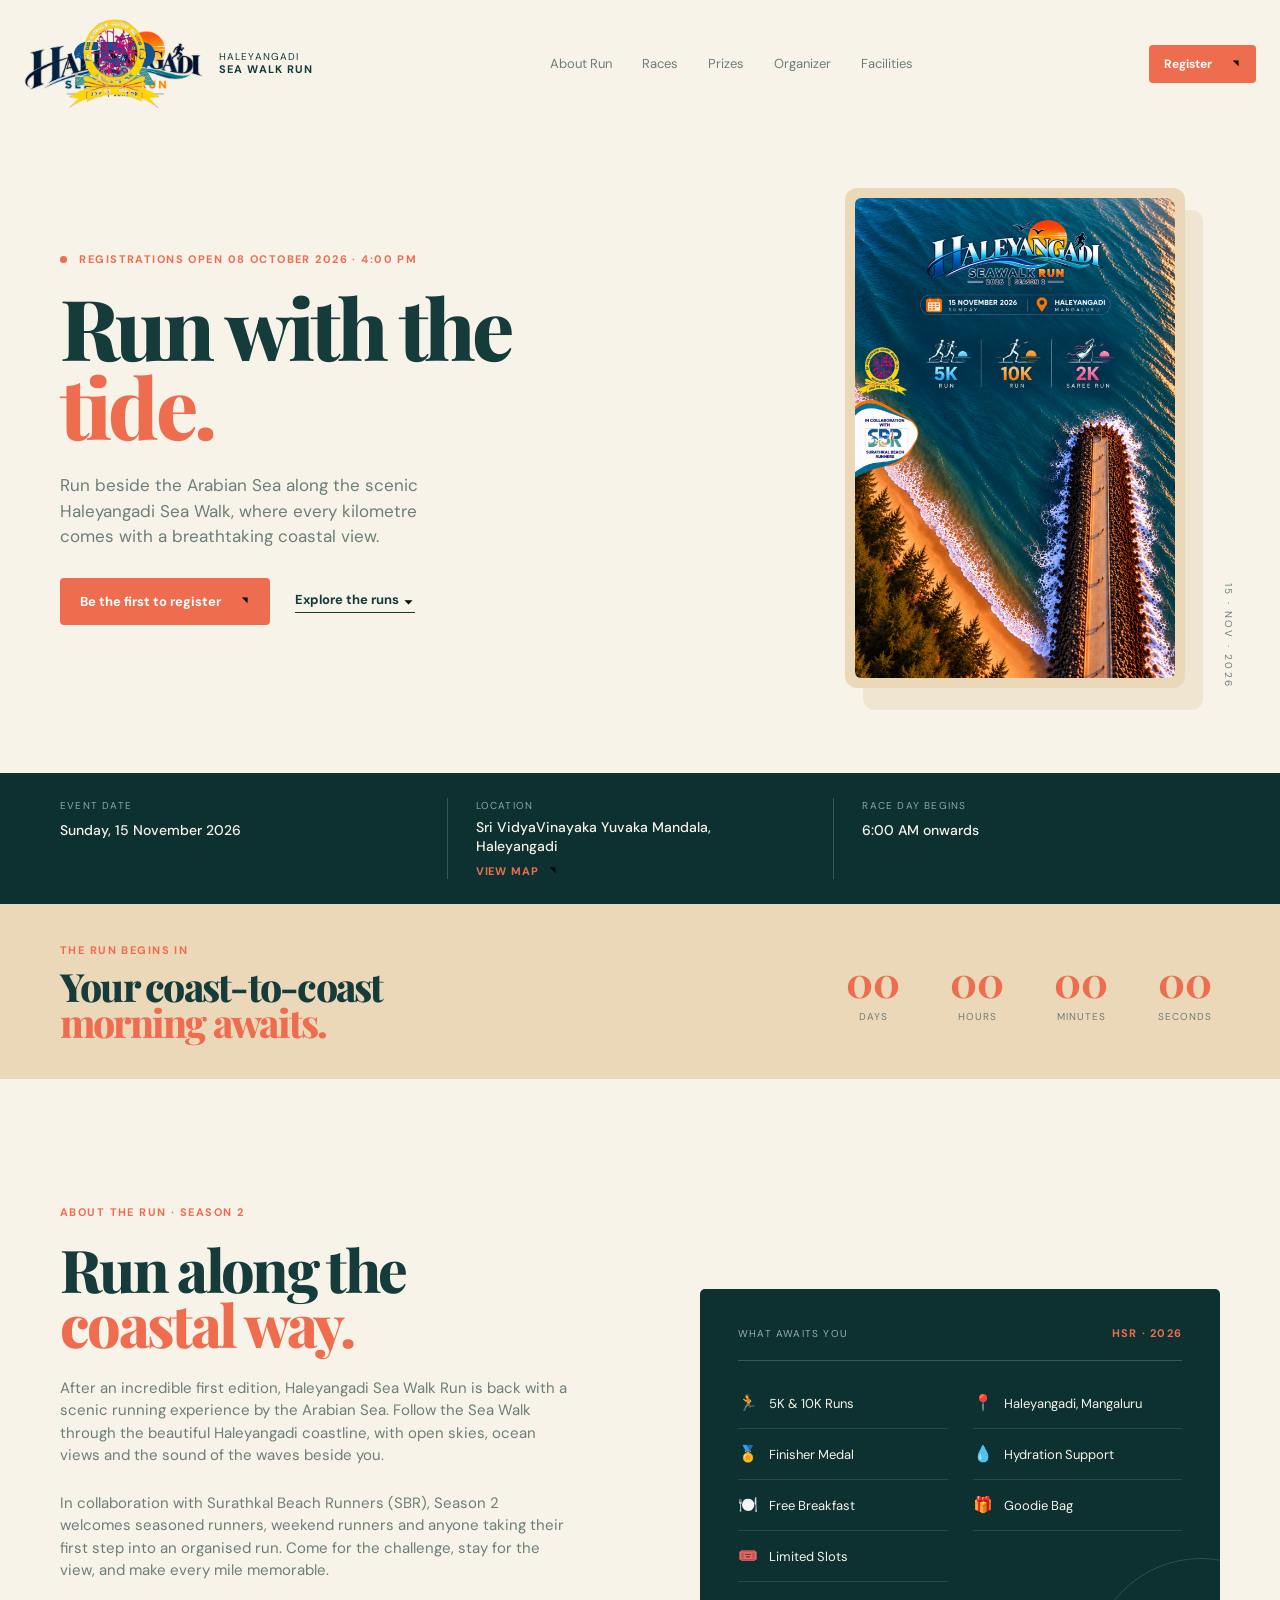
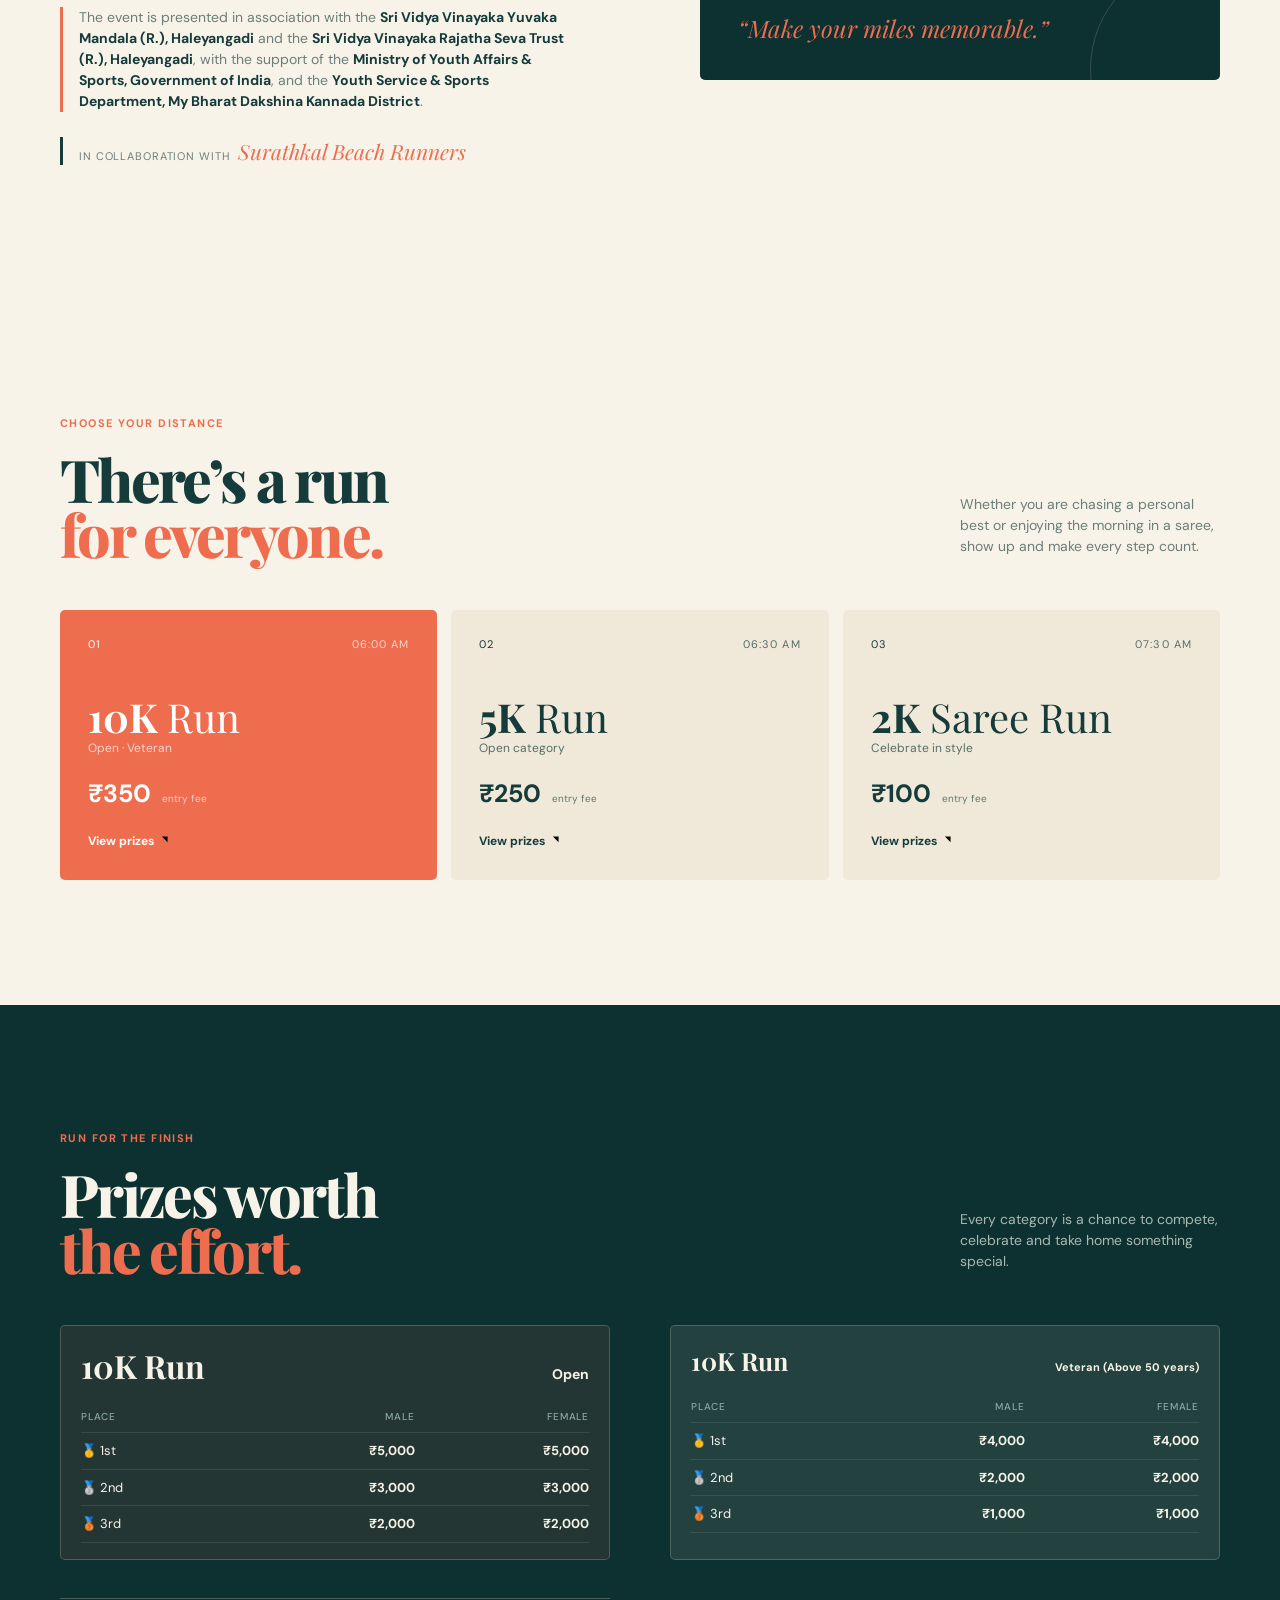
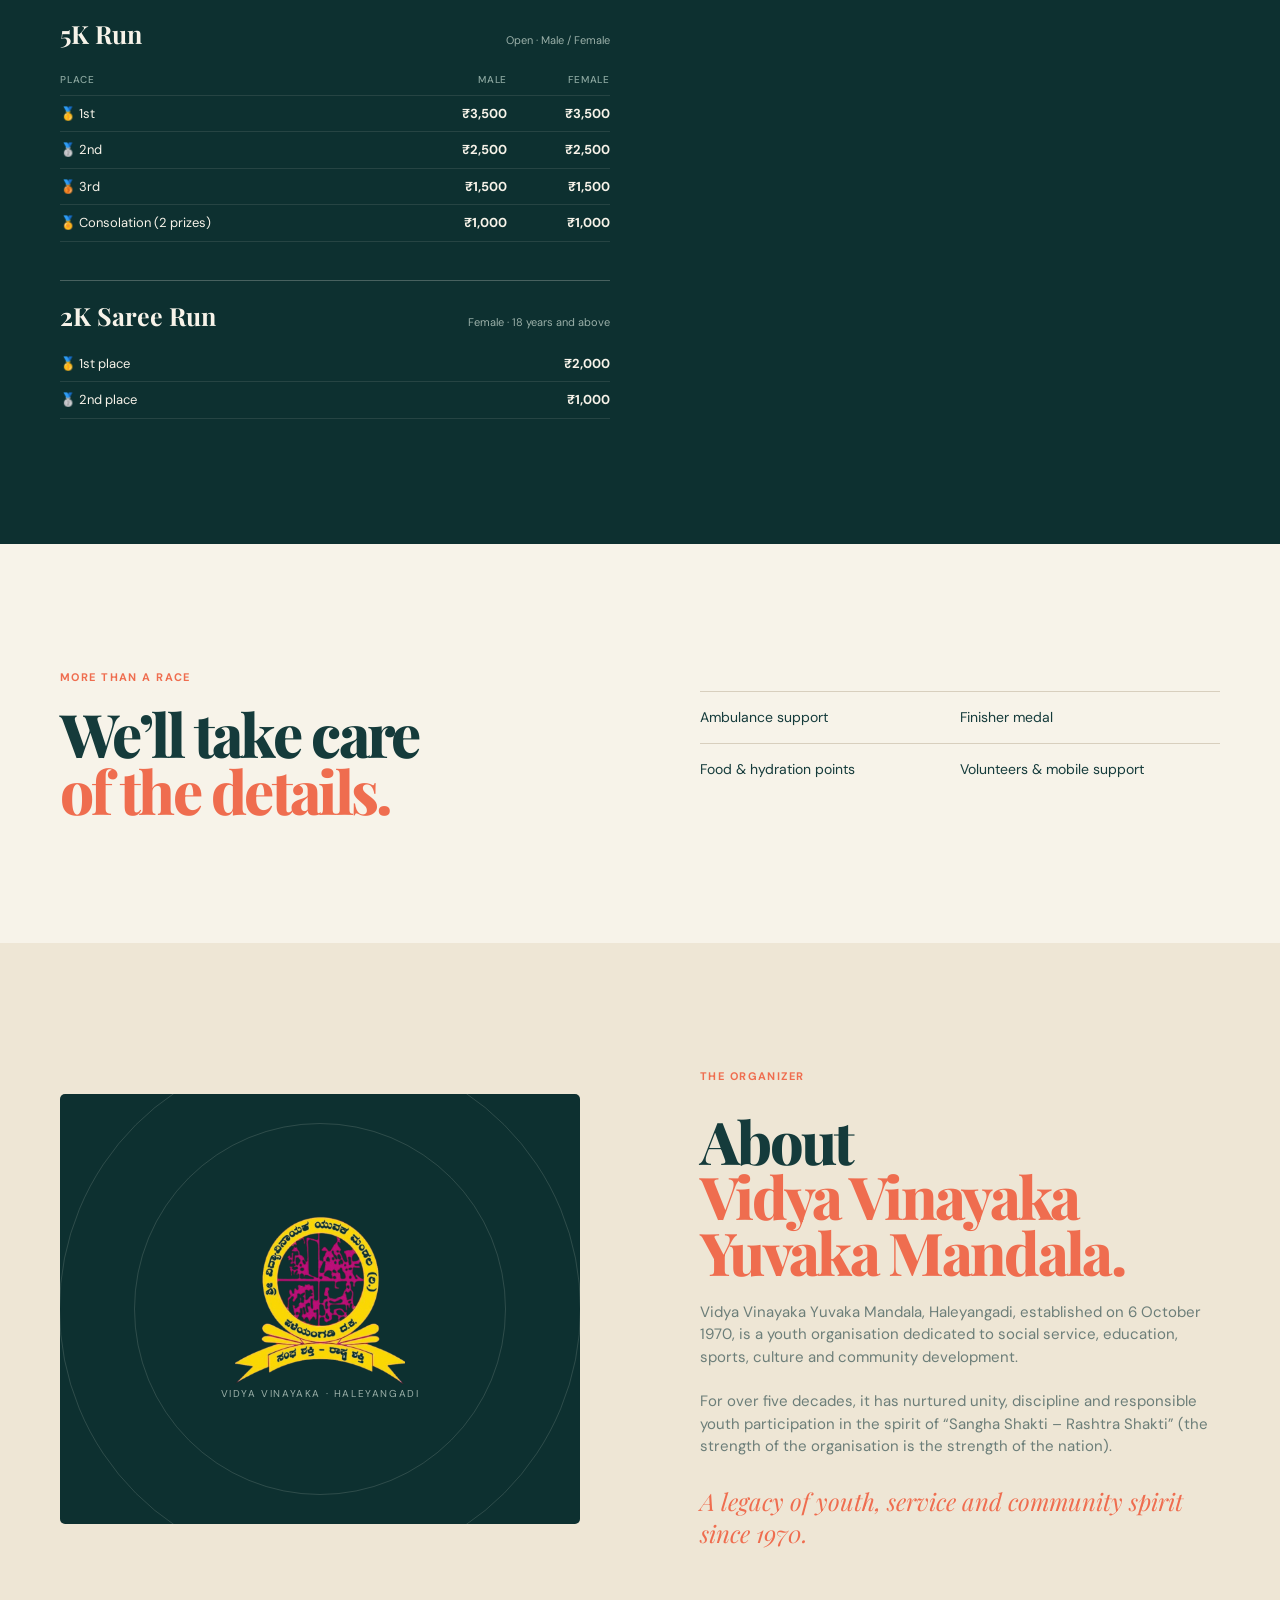
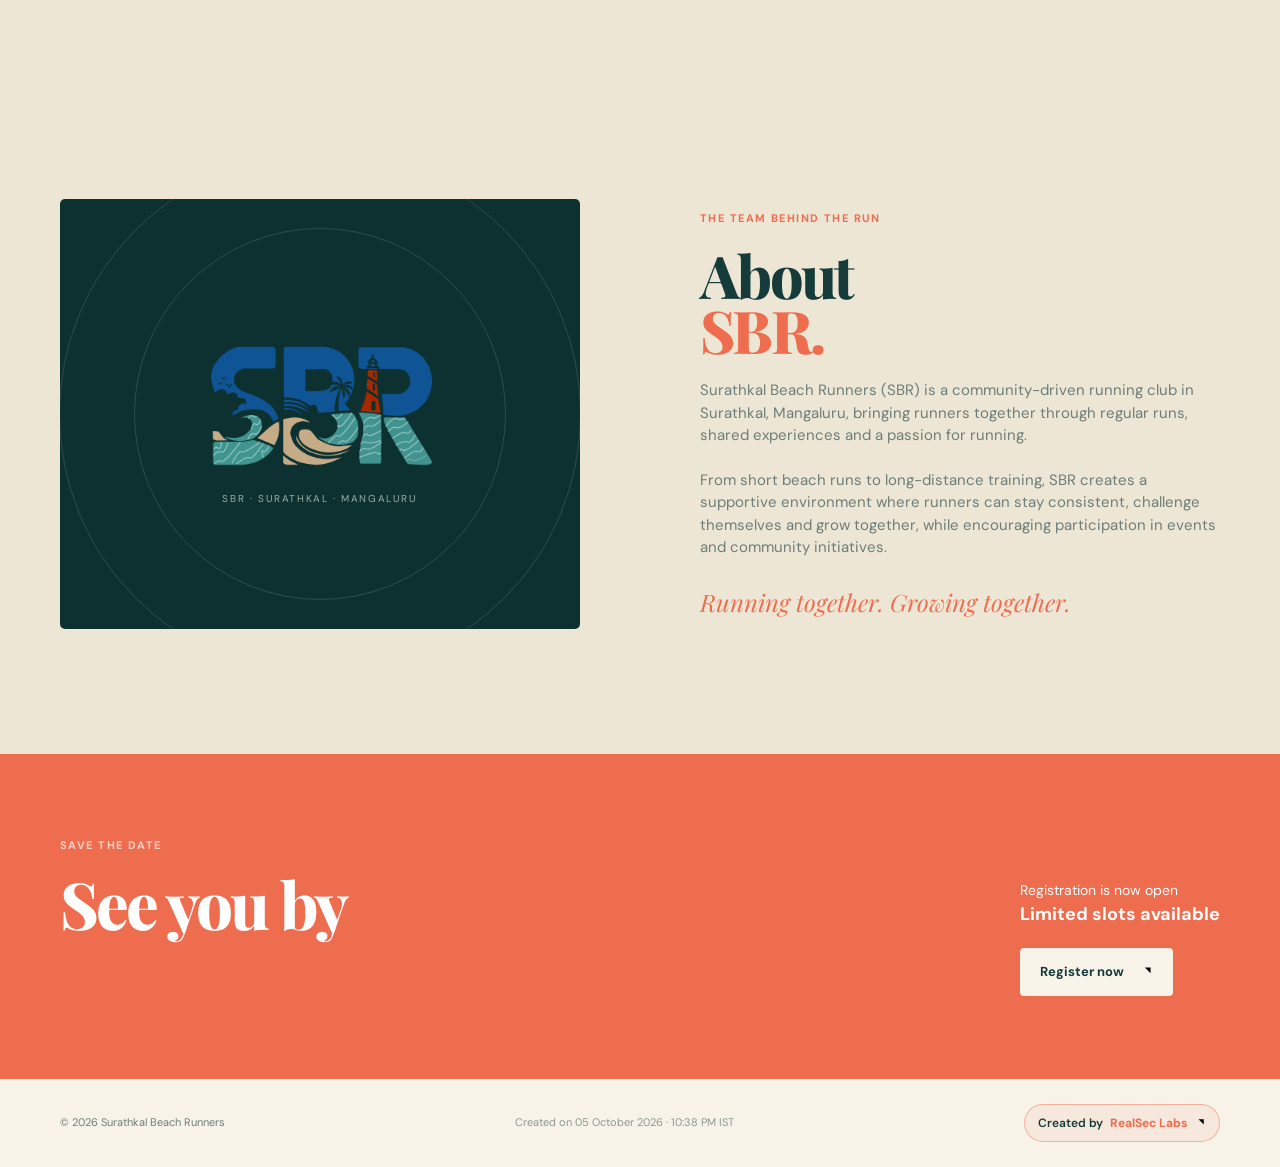
==== commit eb803428: "Update HSR poster and redirects Co-authored-by: Copilot <223556219+Copilot@users.noreply.github.com>" ====
--- a/index.html
+++ b/index.html
@@ -46,7 +46,7 @@
         </div>
         <div class="hero-art" aria-label="Haleyangadi Sea Walk Run 2026 poster">
           <div class="poster-frame">
-            <img src="assets/images/hsr-poster.png" alt="Haleyangadi Sea Walk Run 2026 event poster" />
+            <img src="assets/images/hsr-poster.jpeg" alt="Haleyangadi Sea Walk Run 2026 event poster" />
           </div>
           <span class="art-label">15 · NOV · 2026</span>
         </div>
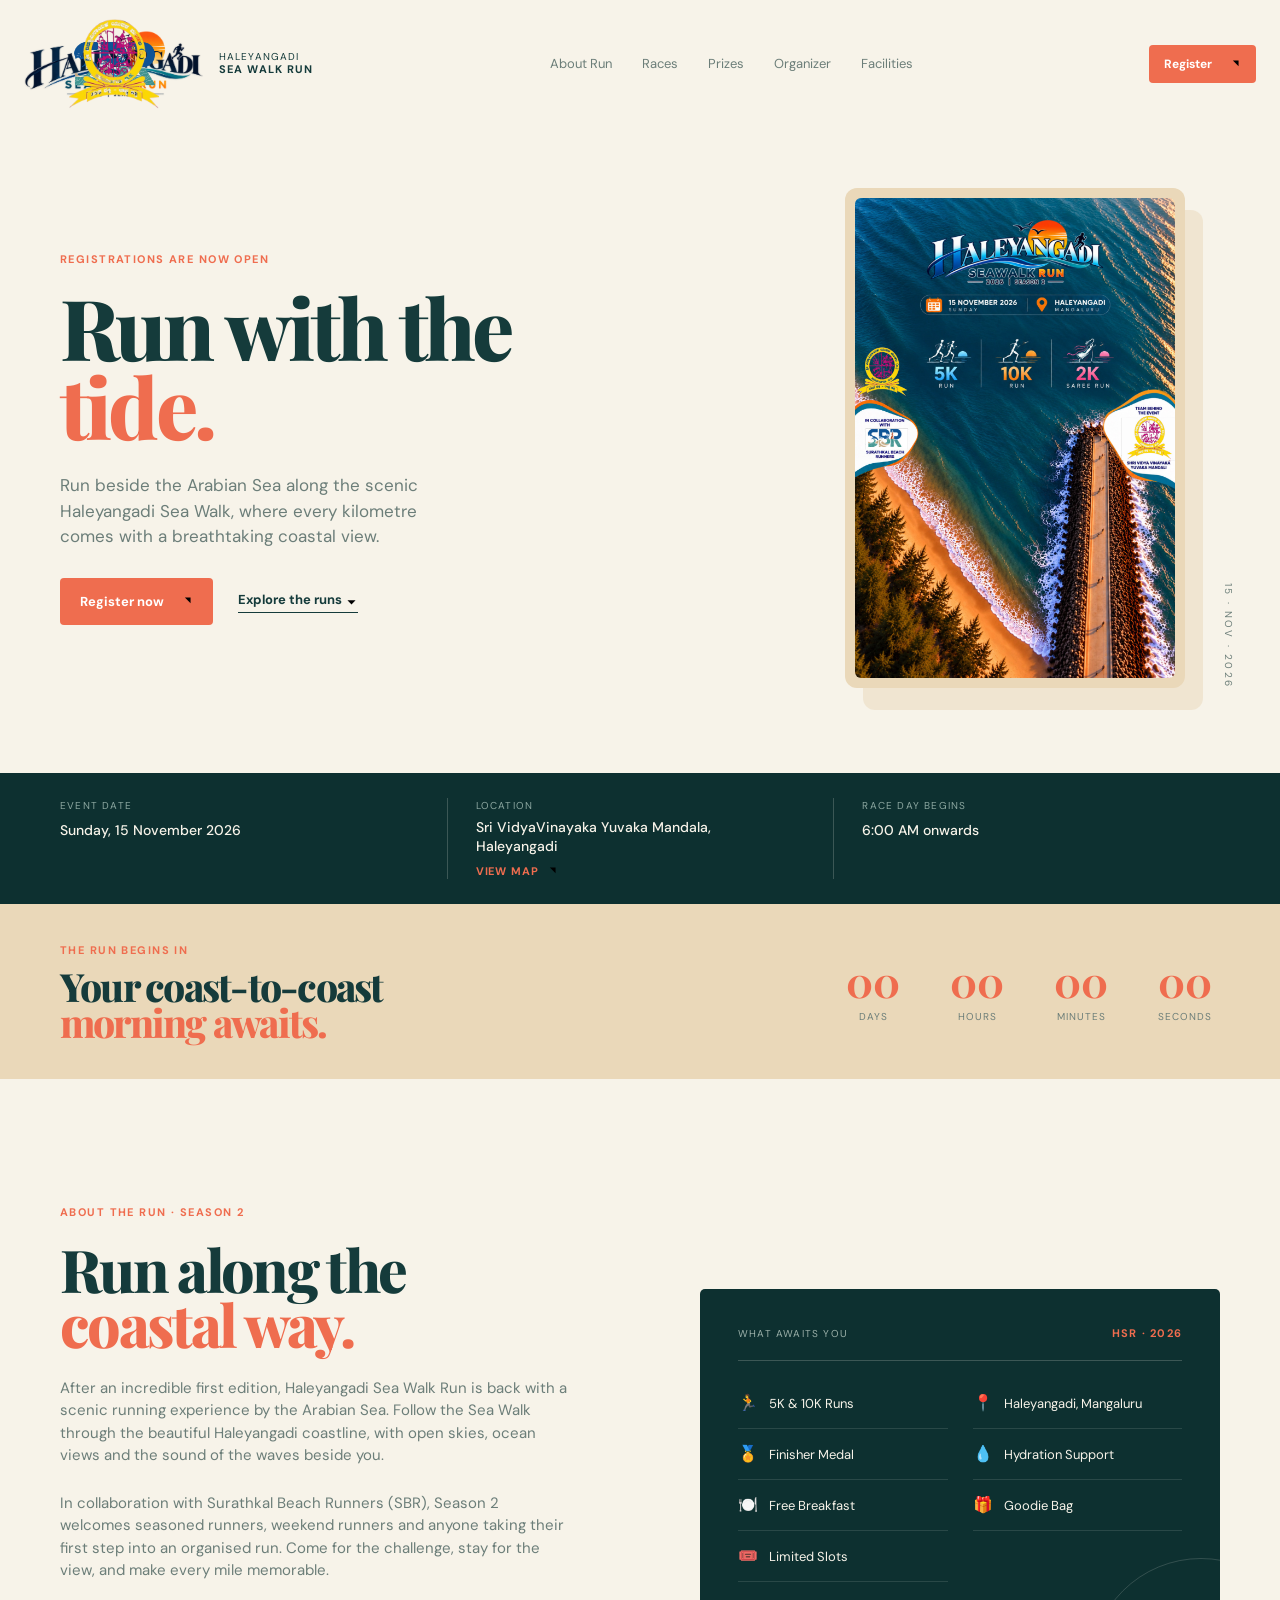
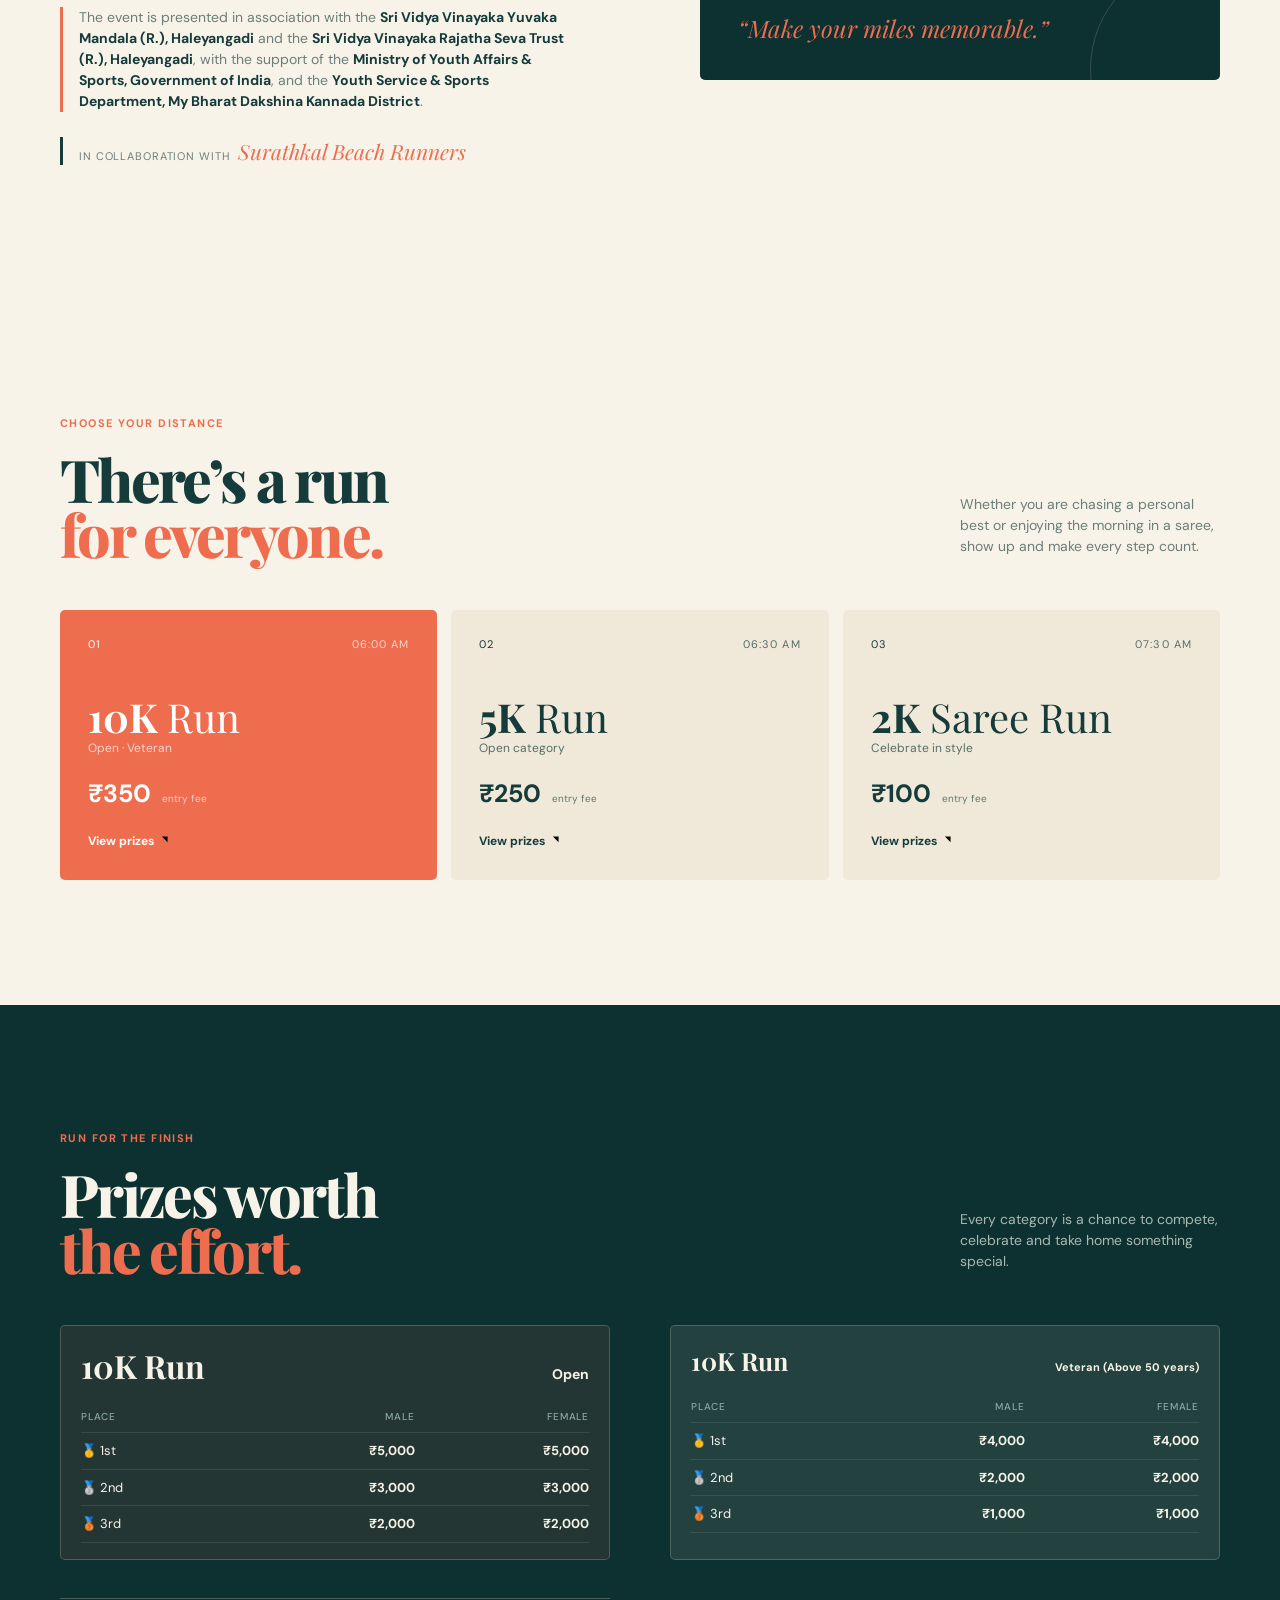
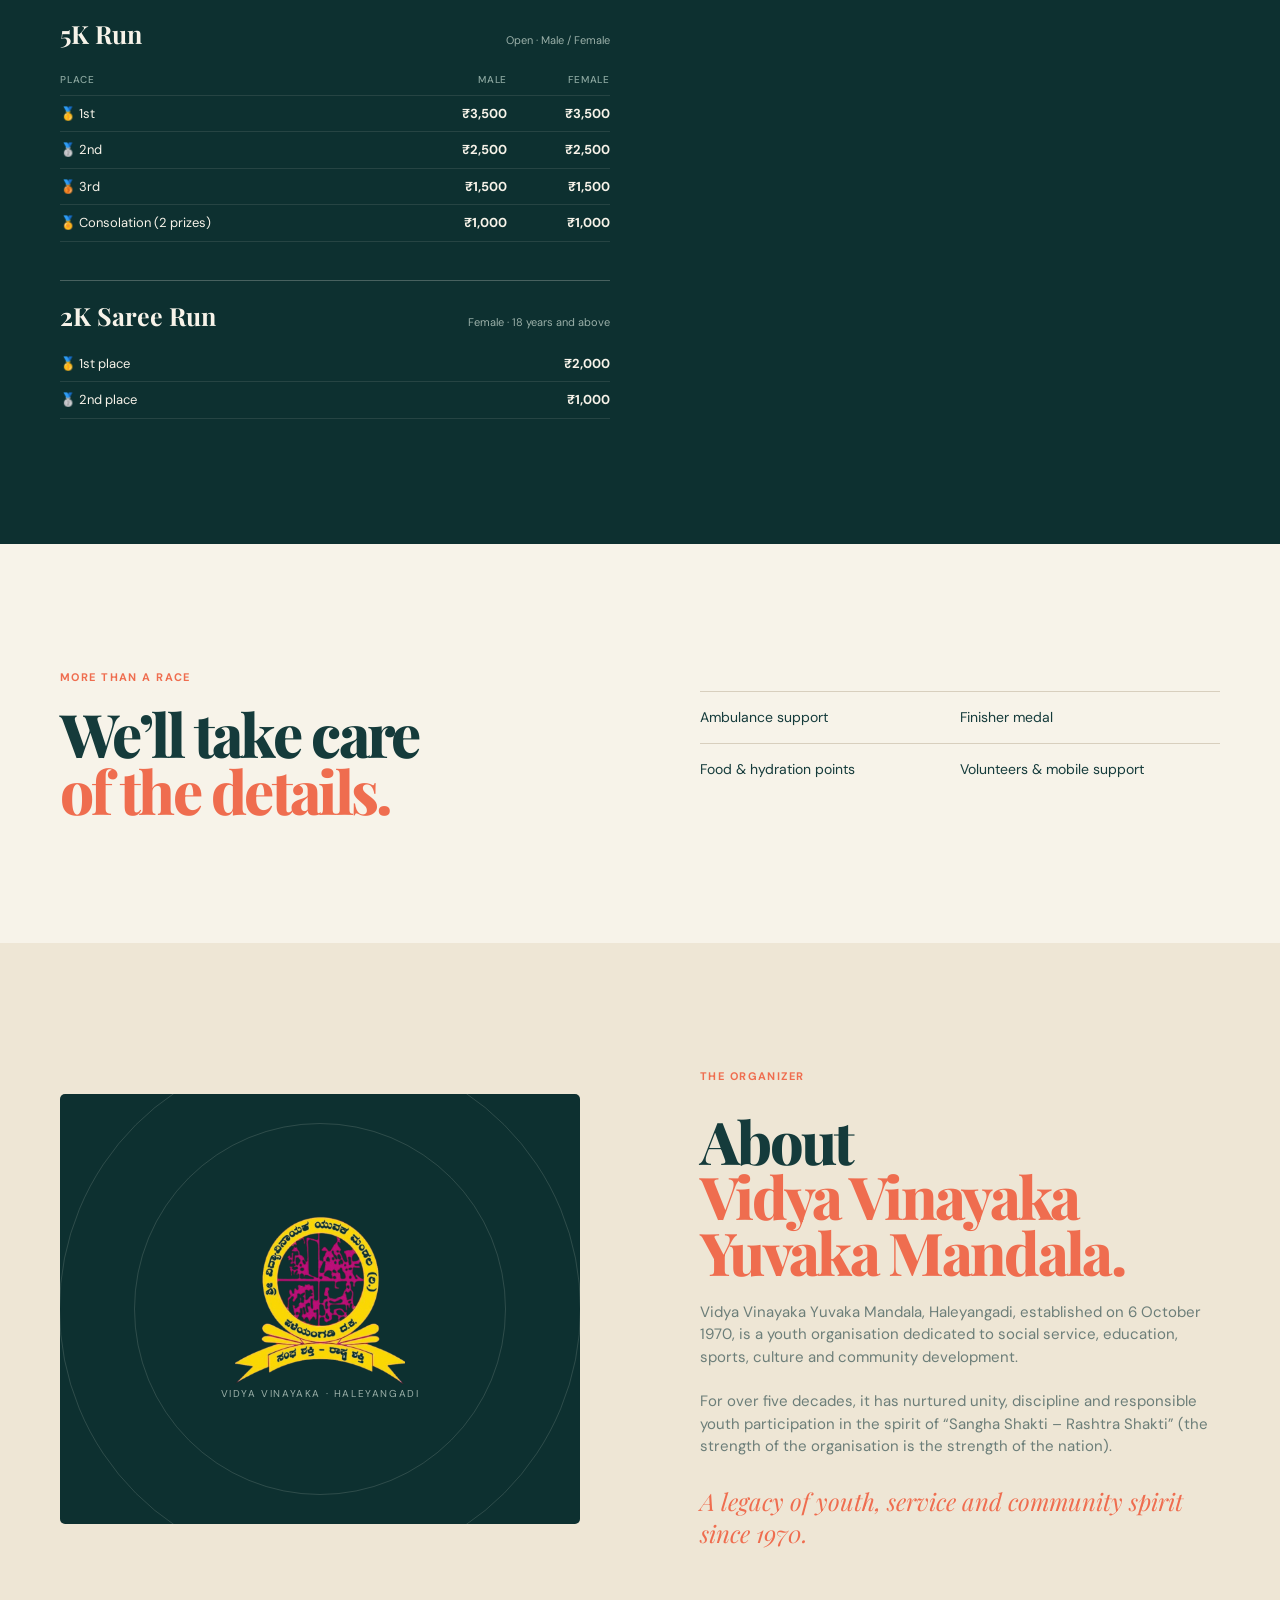
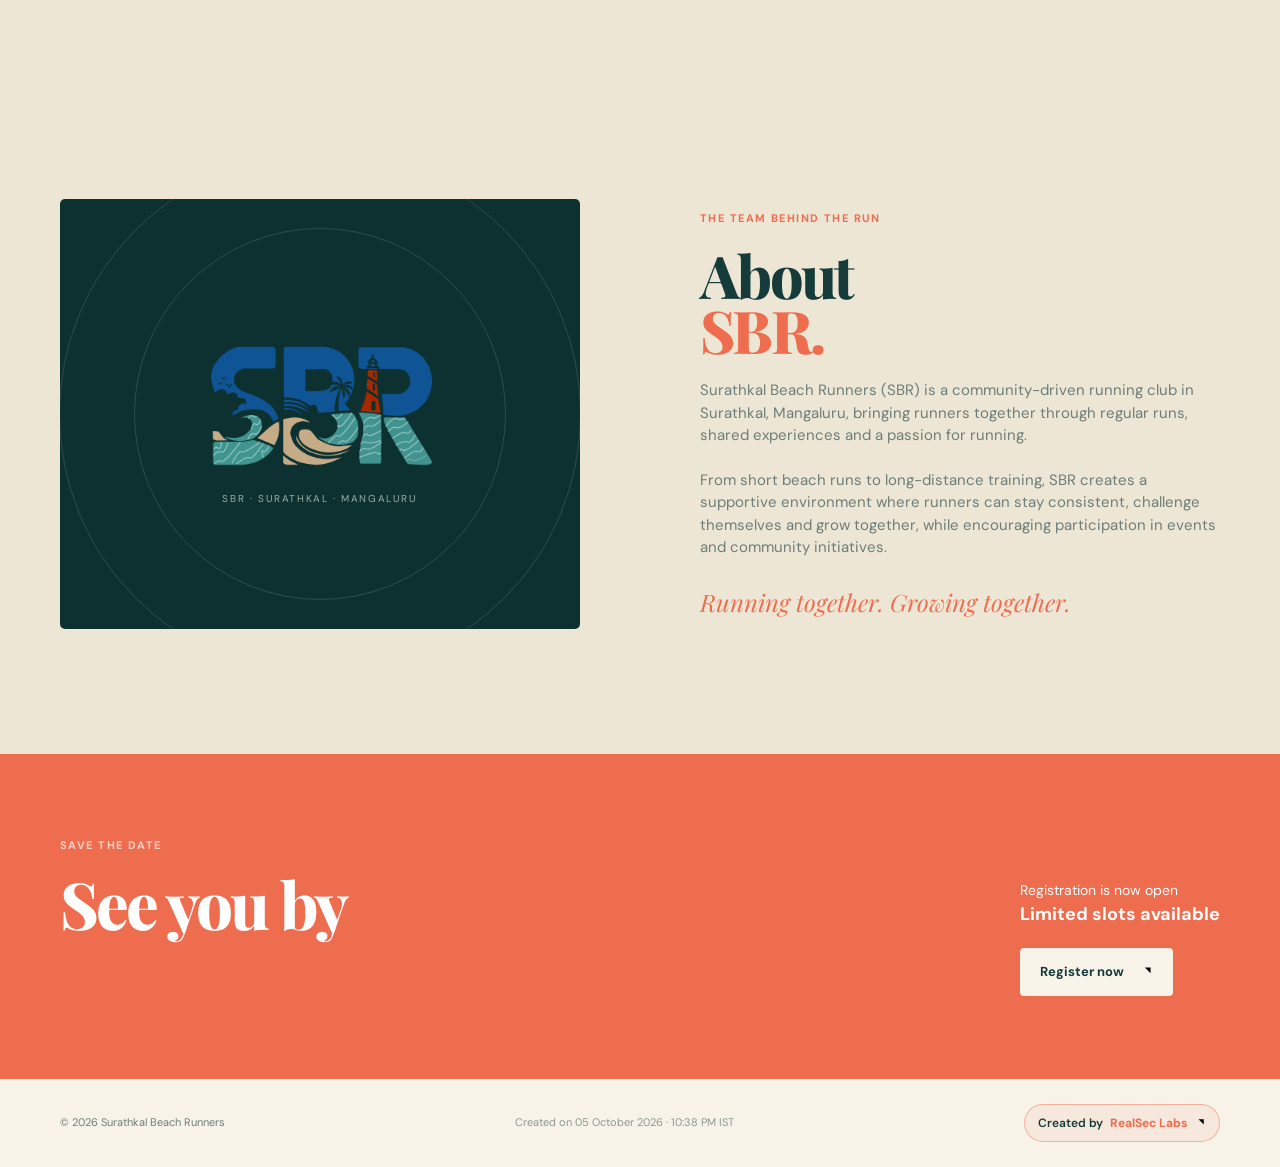
==== commit 157a0f0a: "Open registrations on event site Co-authored-by: Copilot <223556219+Copilot@users.noreply.github.com" ====
--- a/index.html
+++ b/index.html
@@ -5,7 +5,7 @@
     <meta name="viewport" content="width=device-width, initial-scale=1.0" />
     <meta name="description" content="Haleyangadi Sea Walk Run 2026 — Run by the sea on November 15, 2026." />
     <title>Haleyangadi Sea Walk Run 2026</title>
-    <link rel="icon" type="image/png" href="assets/images/sbr-logo.png" />
+    <link rel="icon" type="image/png" href="assets/images/hsr-logo.png" />
     <link rel="preconnect" href="https://fonts.googleapis.com" />
     <link rel="preconnect" href="https://fonts.gstatic.com" crossorigin />
     <link href="https://fonts.googleapis.com/css2?family=DM+Sans:wght@400;500;600;700&family=Playfair+Display:wght@700;800&display=swap" rel="stylesheet" />
@@ -36,11 +36,11 @@
     <main id="top">
       <section class="hero page-width">
         <div class="hero-copy">
-          <p class="eyebrow"><span class="eyebrow-dot"></span> Registrations open 08 October 2026 · 4:00 PM</p>
+          <p class="eyebrow" id="registration-eyebrow"><span class="eyebrow-dot"></span> Registrations are now open</p>
           <h1>Run with the<br /><em>tide.</em></h1>
           <p class="hero-intro">Run beside the Arabian Sea along the scenic Haleyangadi Sea Walk, where every kilometre comes with a breathtaking coastal view.</p>
           <div class="hero-actions">
-            <a class="button register-link" href="#register" aria-disabled="true">Be the first to register <svg class="icon-arrow" viewBox="0 0 16 16" aria-hidden="true"><path d="M3 13 13 3M6 3h7v7"></path></svg></a>
+            <a class="button register-link" href="#register" aria-disabled="true">Register now <svg class="icon-arrow" viewBox="0 0 16 16" aria-hidden="true"><path d="M3 13 13 3M6 3h7v7"></path></svg></a>
             <a class="text-link" href="#races">Explore the runs <svg class="icon-arrow icon-arrow-down" viewBox="0 0 16 16" aria-hidden="true"><path d="M8 2v12M3 9l5 5 5-5"></path></svg></a>
           </div>
         </div>
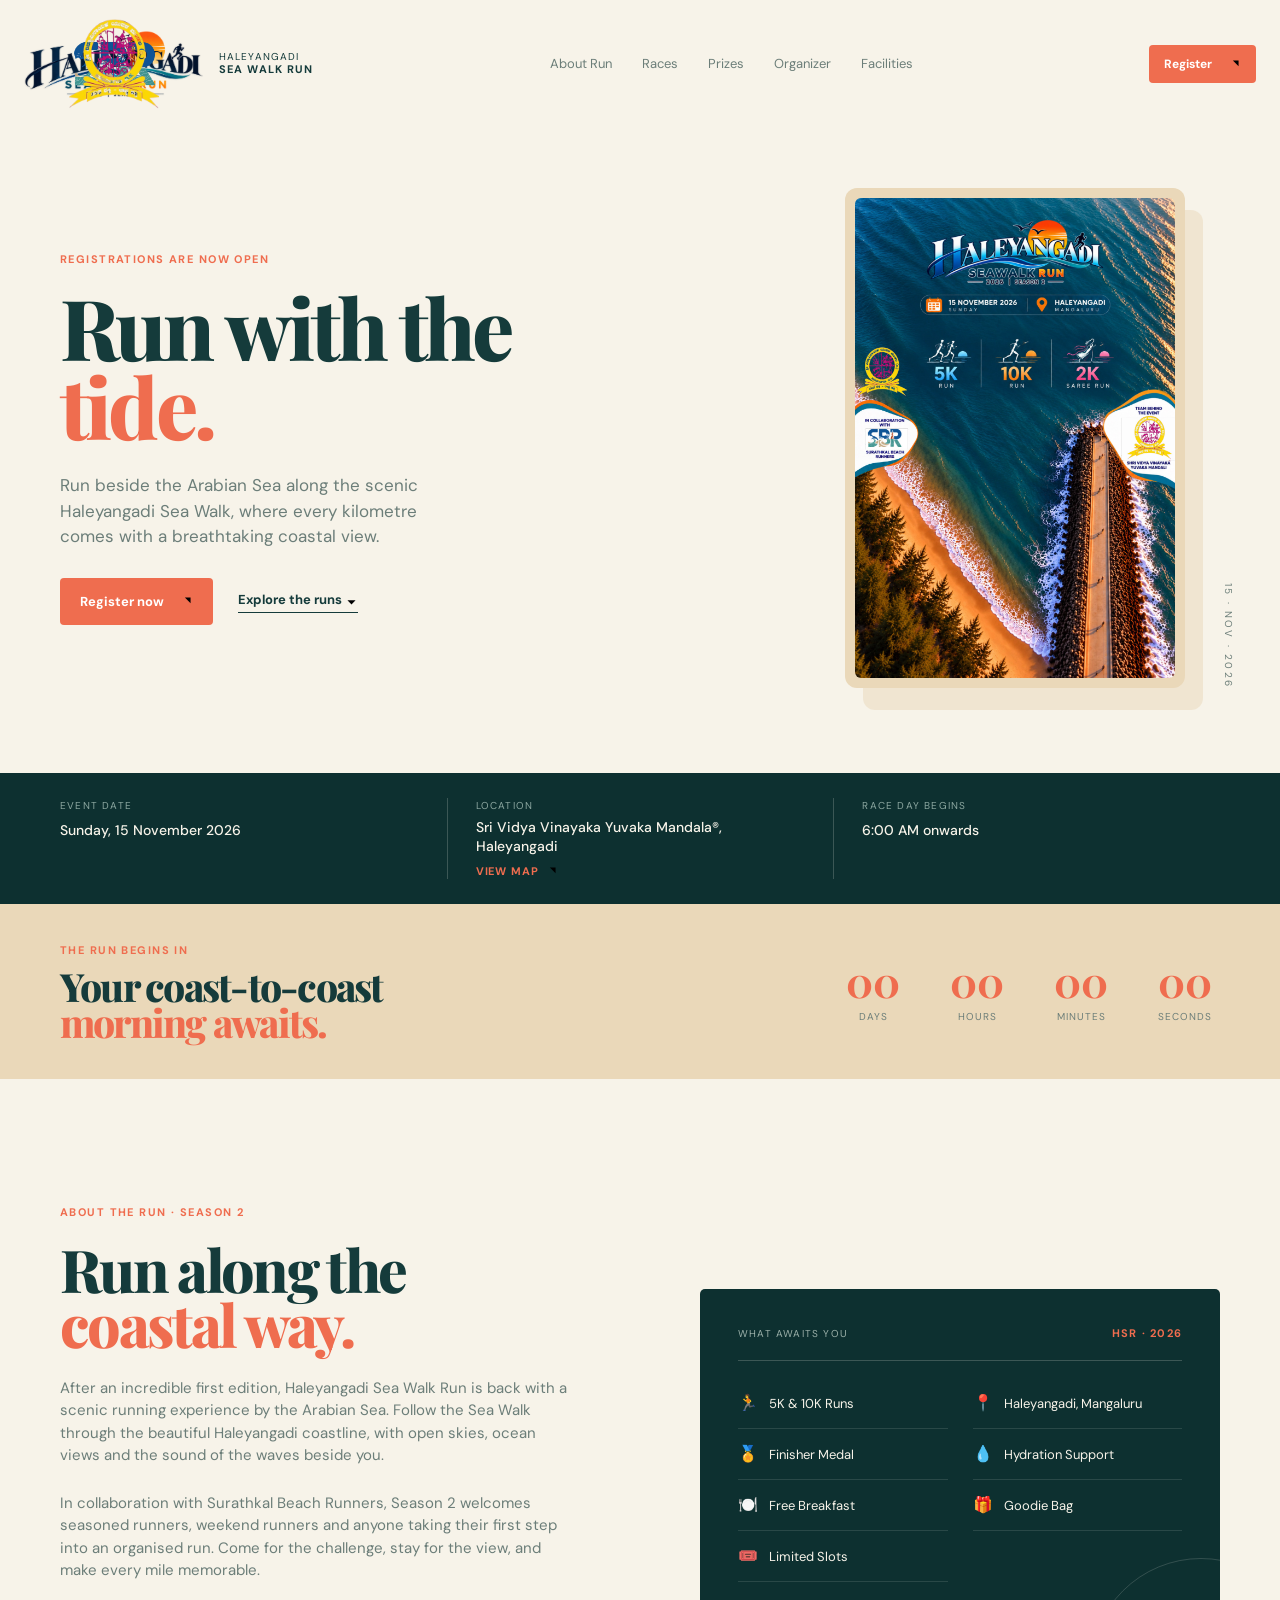
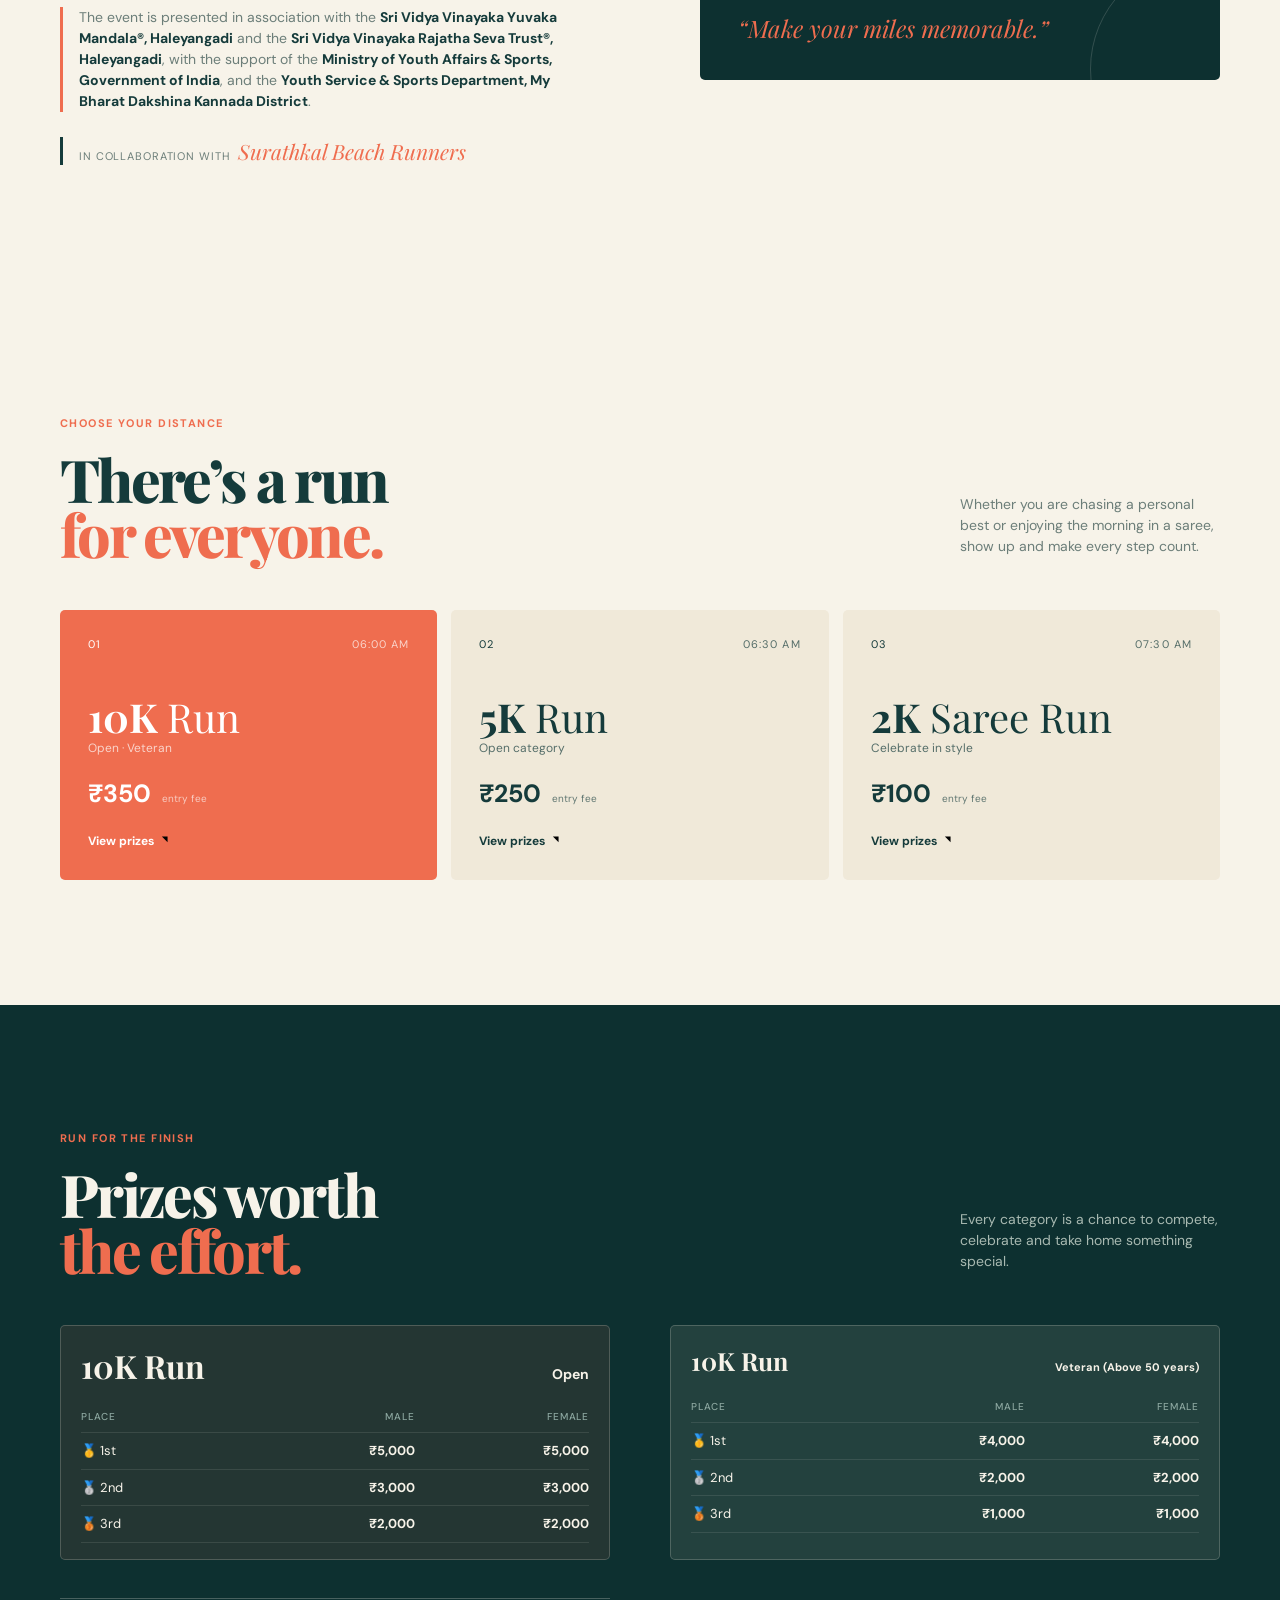
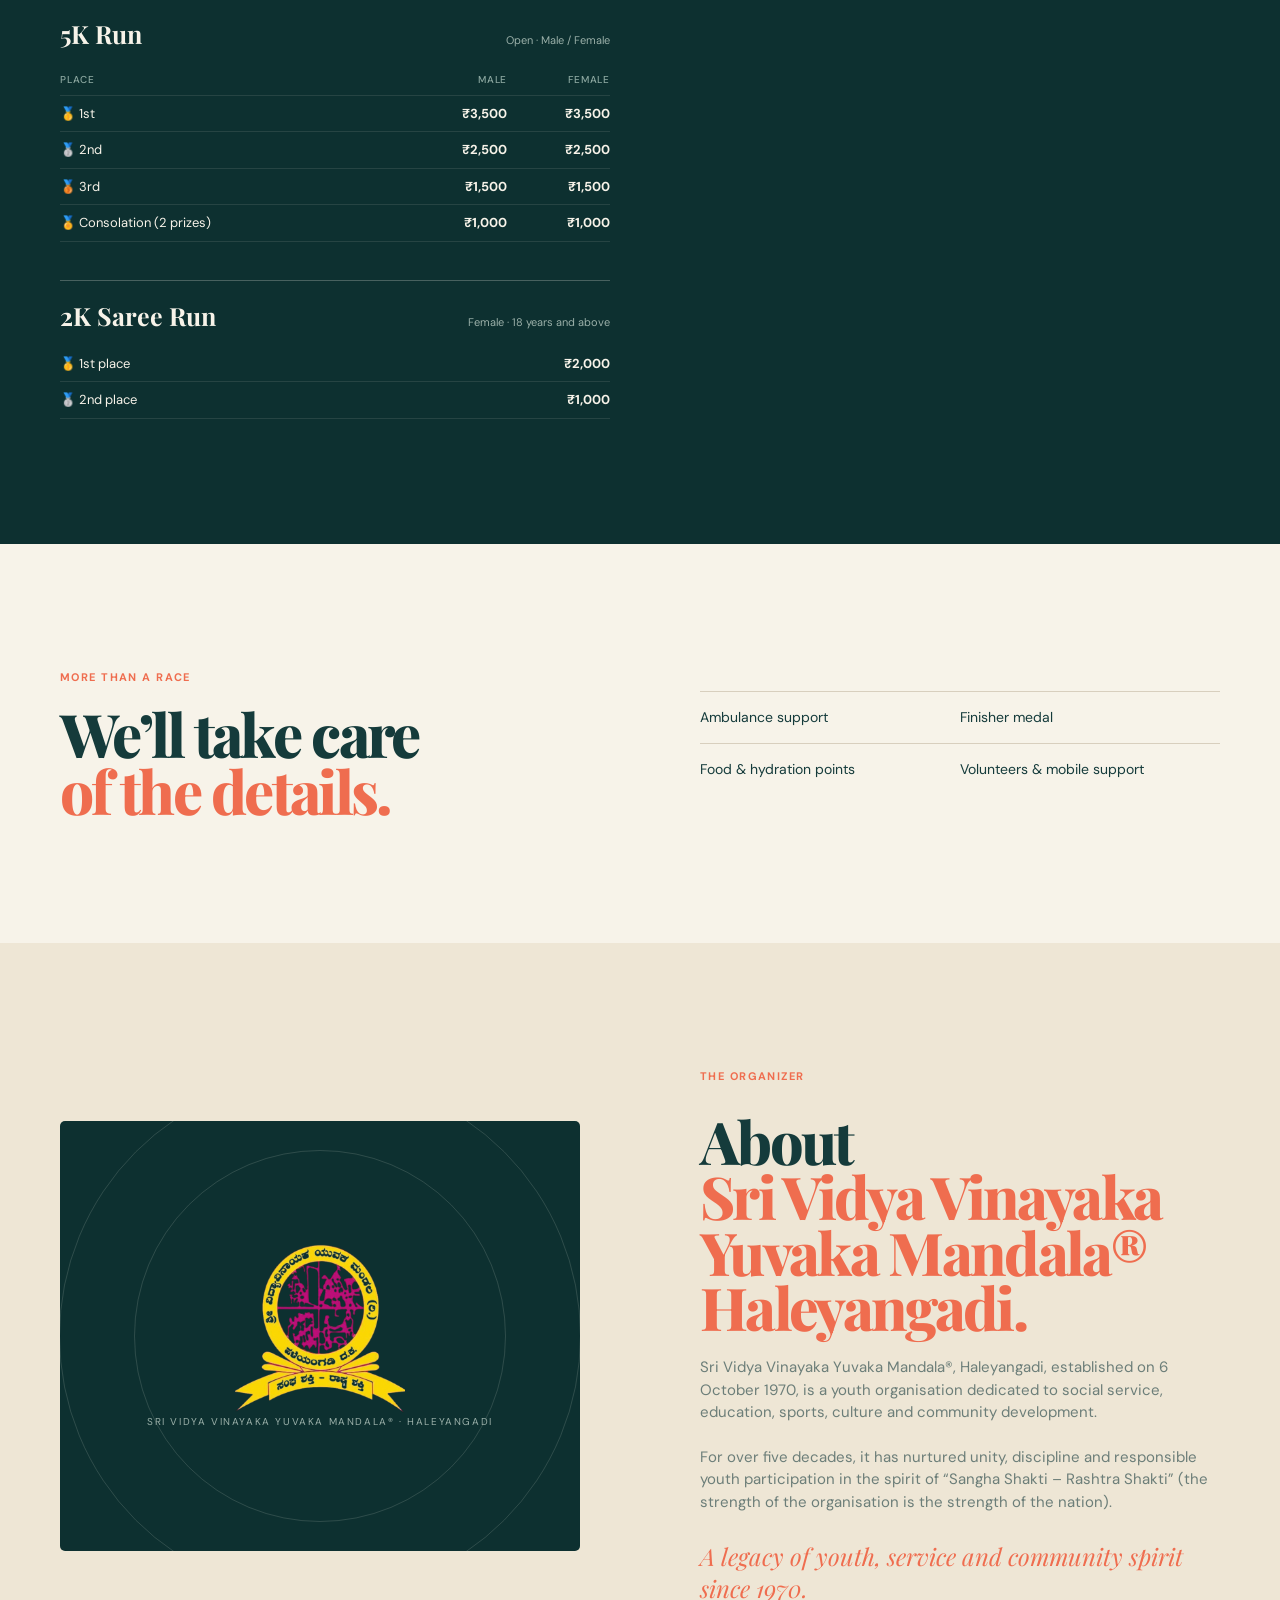
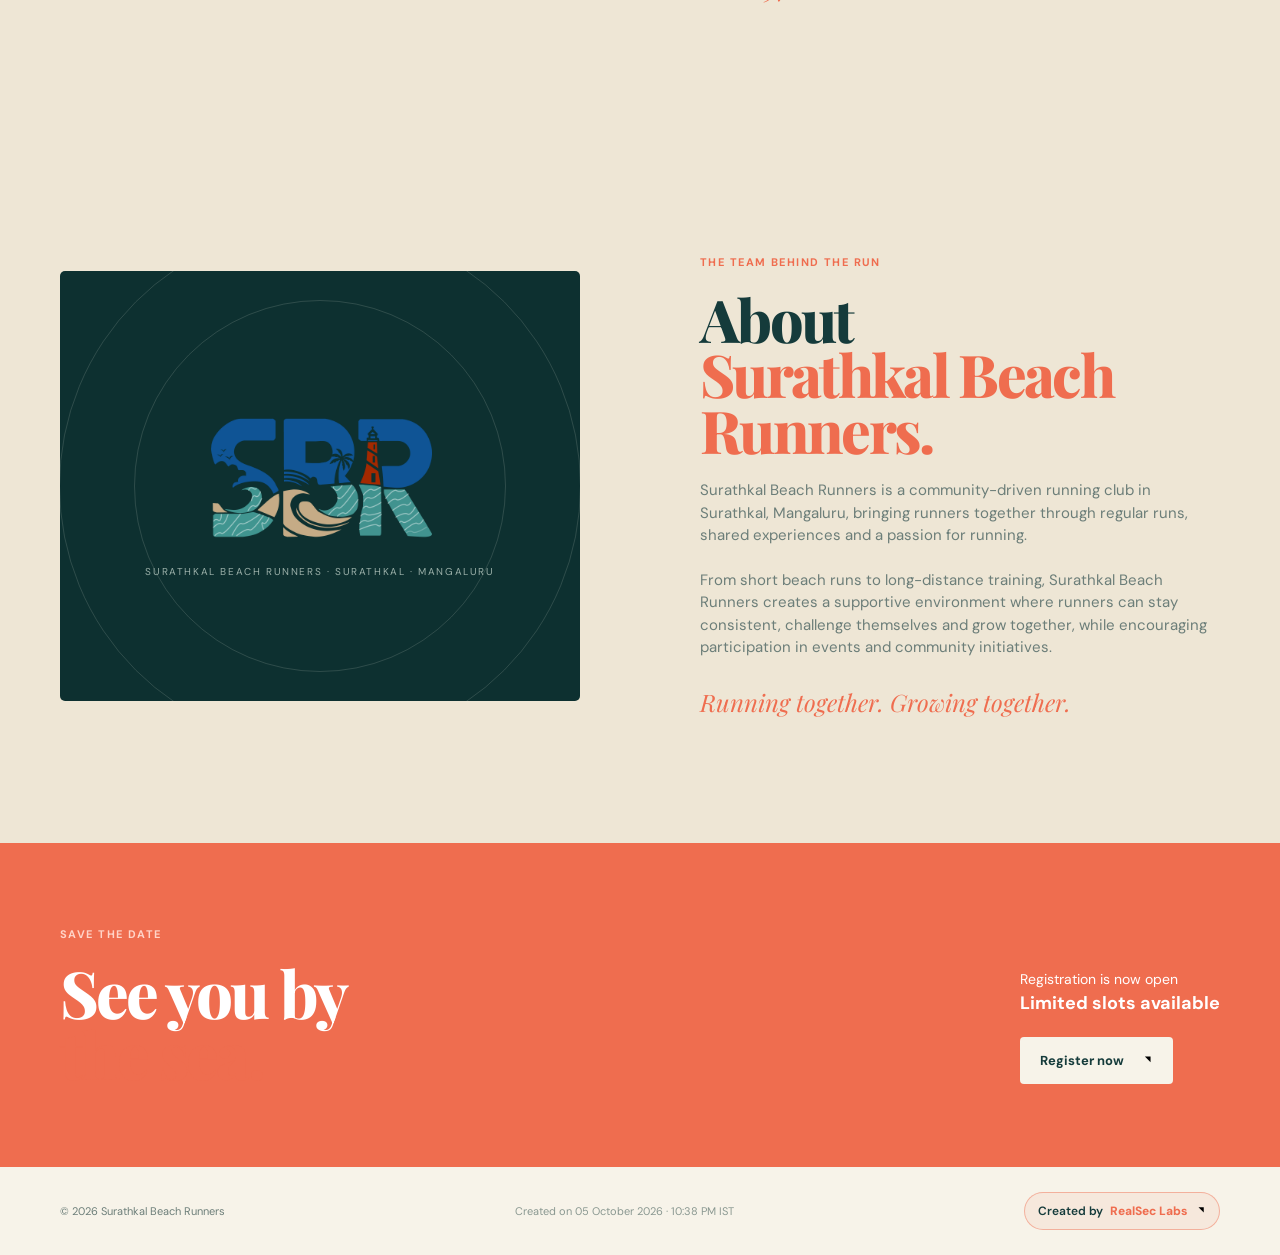
==== commit d3fbd44f: "Update organizer branding Co-authored-by: Copilot <223556219+Copilot@users.noreply.github.com>" ====
--- a/index.html
+++ b/index.html
@@ -15,10 +15,10 @@
   <body>
     <header class="site-header">
       <a class="brand" href="#top" aria-label="Haleyangadi Sea Walk Run home">
-        <span class="brand-logo" aria-label="Haleyangadi Sea Walk Run and SBR organizer logos">
+        <span class="brand-logo" aria-label="Haleyangadi Sea Walk Run and Surathkal Beach Runners organizer logos">
           <img class="brand-logo-image brand-logo-hsr" src="assets/images/hsr-logo.png" alt="Haleyangadi Sea Walk Run logo" />
-          <img class="brand-logo-image brand-logo-sbr" src="assets/images/sbr-logo.png" alt="SBR organizer logo" />
-          <img class="brand-logo-image brand-logo-vidya" src="assets/images/vidya-vinayaka-logo.png" alt="Sri Vidya Vinayaka Yuvaka Mandala logo" />
+          <img class="brand-logo-image brand-logo-sbr" src="assets/images/sbr-logo.png" alt="Surathkal Beach Runners organizer logo" />
+          <img class="brand-logo-image brand-logo-vidya" src="assets/images/vidya-vinayaka-logo.png" alt="Sri Vidya Vinayaka Yuvaka Mandala® logo" />
         </span>
         <span>Haleyangadi<br /><strong>Sea Walk Run</strong></span>
       </a>
@@ -55,7 +55,7 @@
       <section class="date-strip">
         <div class="page-width date-grid">
           <div><span class="strip-label">Event date</span><strong>Sunday, 15 November 2026</strong></div>
-          <div><span class="strip-label">Location</span><a class="venue-link" href="https://share.google/y2yjEigdvS4uivQZL" target="_blank" rel="noopener noreferrer"><strong>Sri VidyaVinayaka Yuvaka Mandala, Haleyangadi</strong><span class="venue-action">View map <svg class="icon-arrow" viewBox="0 0 16 16" aria-hidden="true"><path d="M3 13 13 3M6 3h7v7"></path></svg></span></a></div>
+          <div><span class="strip-label">Location</span><a class="venue-link" href="https://share.google/y2yjEigdvS4uivQZL" target="_blank" rel="noopener noreferrer"><strong>Sri Vidya Vinayaka Yuvaka Mandala®, Haleyangadi</strong><span class="venue-action">View map <svg class="icon-arrow" viewBox="0 0 16 16" aria-hidden="true"><path d="M3 13 13 3M6 3h7v7"></path></svg></span></a></div>
           <div><span class="strip-label">Race day begins</span><strong>6:00 AM onwards</strong></div>
         </div>
       </section>
@@ -80,8 +80,8 @@
           <p class="eyebrow">About the run · Season 2</p>
           <h2>Run along the<br /><em>coastal way.</em></h2>
           <p>After an incredible first edition, Haleyangadi Sea Walk Run is back with a scenic running experience by the Arabian Sea. Follow the Sea Walk through the beautiful Haleyangadi coastline, with open skies, ocean views and the sound of the waves beside you.</p>
-          <p>In collaboration with Surathkal Beach Runners (SBR), Season 2 welcomes seasoned runners, weekend runners and anyone taking their first step into an organised run. Come for the challenge, stay for the view, and make every mile memorable.</p>
-          <p class="organizer-intro">The event is presented in association with the <strong>Sri Vidya Vinayaka Yuvaka Mandala (R.), Haleyangadi</strong> and the <strong>Sri Vidya Vinayaka Rajatha Seva Trust (R.), Haleyangadi</strong>, with the support of the <strong>Ministry of Youth Affairs & Sports, Government of India</strong>, and the <strong>Youth Service & Sports Department, My Bharat Dakshina Kannada District</strong>.</p>
+          <p>In collaboration with Surathkal Beach Runners, Season 2 welcomes seasoned runners, weekend runners and anyone taking their first step into an organised run. Come for the challenge, stay for the view, and make every mile memorable.</p>
+          <p class="organizer-intro">The event is presented in association with the <strong>Sri Vidya Vinayaka Yuvaka Mandala®, Haleyangadi</strong> and the <strong>Sri Vidya Vinayaka Rajatha Seva Trust®, Haleyangadi</strong>, with the support of the <strong>Ministry of Youth Affairs & Sports, Government of India</strong>, and the <strong>Youth Service & Sports Department, My Bharat Dakshina Kannada District</strong>.</p>
           <p class="collaboration-intro"><span>In collaboration with</span><strong>Surathkal Beach Runners</strong></p>
         </div>
         <div class="about-card">
@@ -149,13 +149,13 @@
       <section class="primary-organizer organizer-section section" id="organizer">
         <div class="page-width organizer-grid">
           <div class="organizer-visual">
-            <img src="assets/images/vidya-vinayaka-logo.png" alt="Sri Vidya Vinayaka Yuvaka Mandala logo" />
-            <span>VIDYA VINAYAKA · HALEYANGADI</span>
+            <img src="assets/images/vidya-vinayaka-logo.png" alt="Sri Vidya Vinayaka Yuvaka Mandala® logo" />
+            <span>SRI VIDYA VINAYAKA YUVAKA MANDALA® · HALEYANGADI</span>
           </div>
           <div class="organizer-copy">
             <p class="eyebrow">The organizer</p>
-            <h2>About<br /><em>Vidya Vinayaka<br />Yuvaka Mandala.</em></h2>
-            <p>Vidya Vinayaka Yuvaka Mandala, Haleyangadi, established on 6 October 1970, is a youth organisation dedicated to social service, education, sports, culture and community development.</p>
+            <h2>About<br /><em>Sri Vidya Vinayaka<br />Yuvaka Mandala®<br />Haleyangadi.</em></h2>
+            <p>Sri Vidya Vinayaka Yuvaka Mandala®, Haleyangadi, established on 6 October 1970, is a youth organisation dedicated to social service, education, sports, culture and community development.</p>
             <p>For over five decades, it has nurtured unity, discipline and responsible youth participation in the spirit of “Sangha Shakti – Rashtra Shakti” (the strength of the organisation is the strength of the nation).</p>
             <strong class="organizer-tagline">A legacy of youth, service and community spirit since 1970.</strong>
           </div>
@@ -166,13 +166,13 @@
         <div class="page-width organizer-grid">
           <div class="organizer-visual">
             <img src="assets/images/sbr-logo.png" alt="Surathkal Beach Runners logo" />
-            <span>SBR · SURATHKAL · MANGALURU</span>
+            <span>SURATHKAL BEACH RUNNERS · SURATHKAL · MANGALURU</span>
           </div>
           <div class="organizer-copy">
             <p class="eyebrow">The team behind the run</p>
-            <h2>About<br /><em>SBR.</em></h2>
-            <p>Surathkal Beach Runners (SBR) is a community-driven running club in Surathkal, Mangaluru, bringing runners together through regular runs, shared experiences and a passion for running.</p>
-            <p>From short beach runs to long-distance training, SBR creates a supportive environment where runners can stay consistent, challenge themselves and grow together, while encouraging participation in events and community initiatives.</p>
+            <h2>About<br /><em>Surathkal Beach<br />Runners.</em></h2>
+            <p>Surathkal Beach Runners is a community-driven running club in Surathkal, Mangaluru, bringing runners together through regular runs, shared experiences and a passion for running.</p>
+            <p>From short beach runs to long-distance training, Surathkal Beach Runners creates a supportive environment where runners can stay consistent, challenge themselves and grow together, while encouraging participation in events and community initiatives.</p>
             <strong class="organizer-tagline">Running together. Growing together.</strong>
           </div>
         </div>
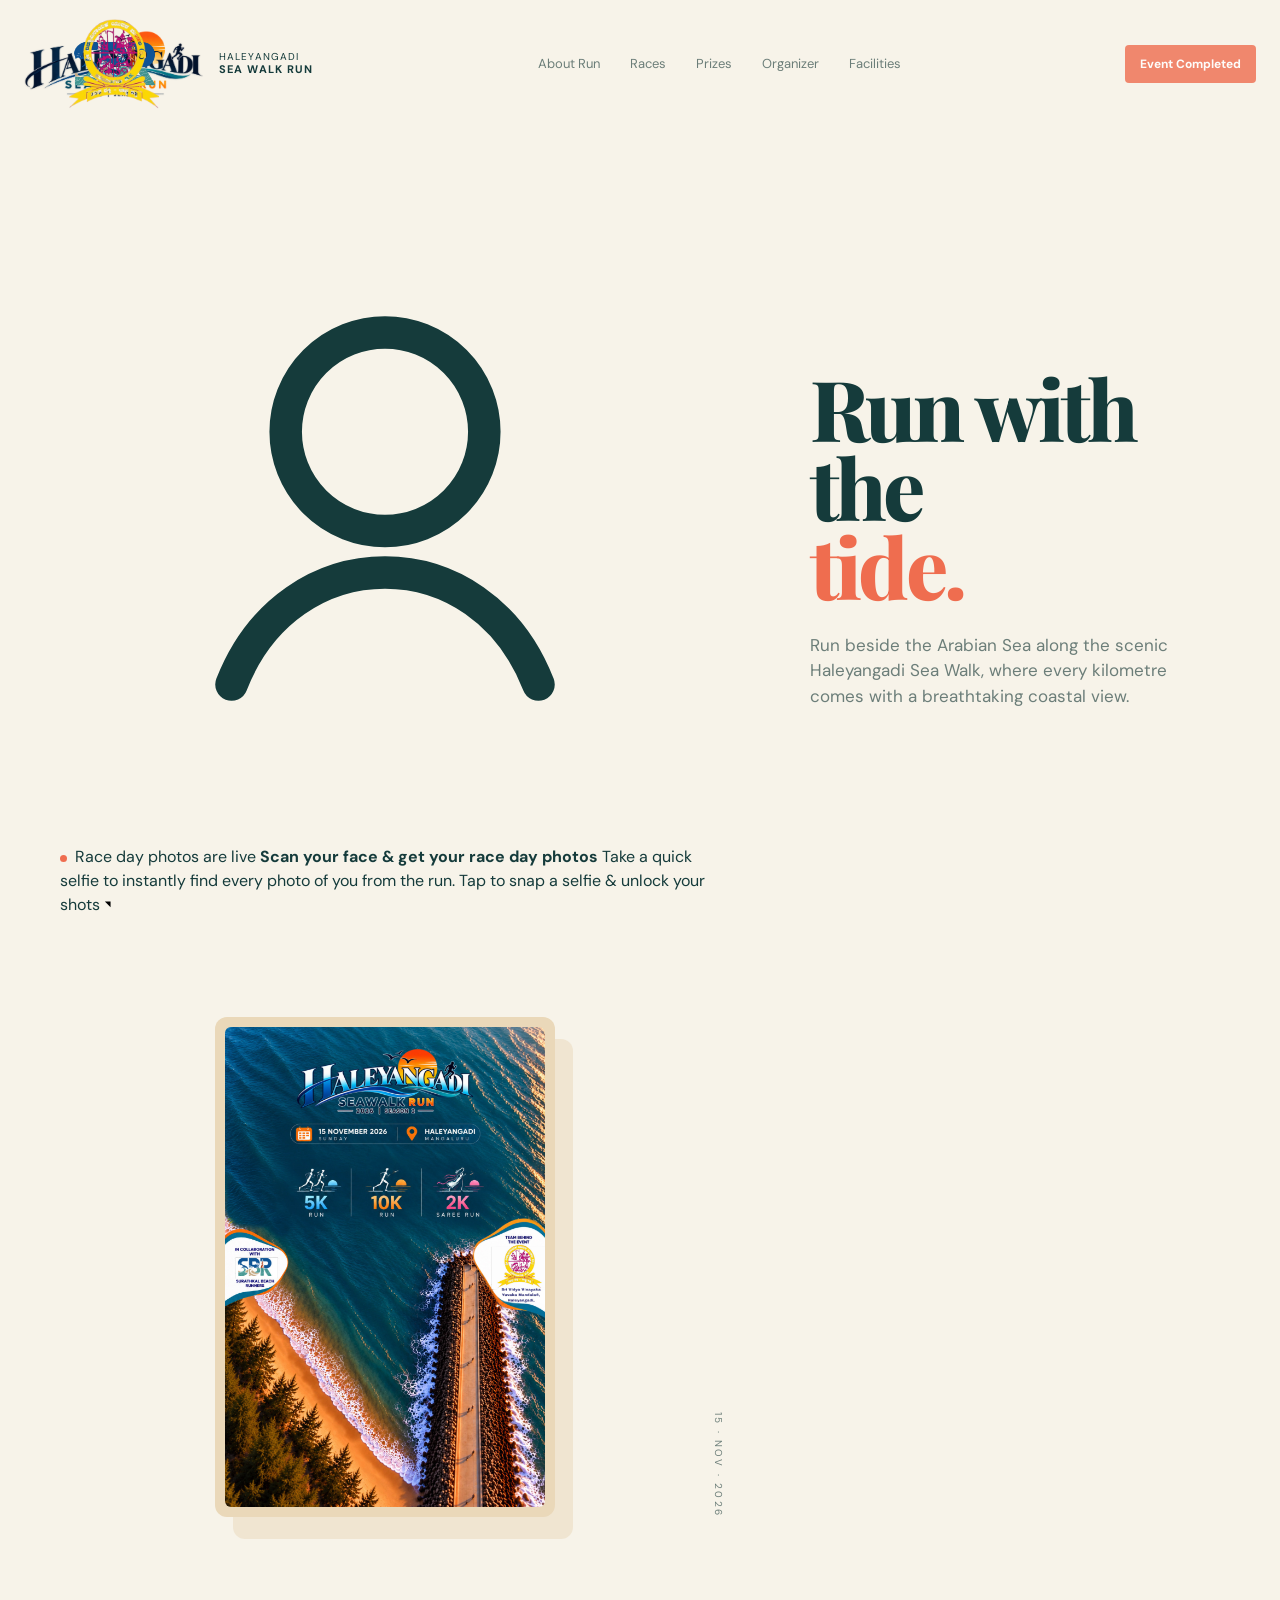
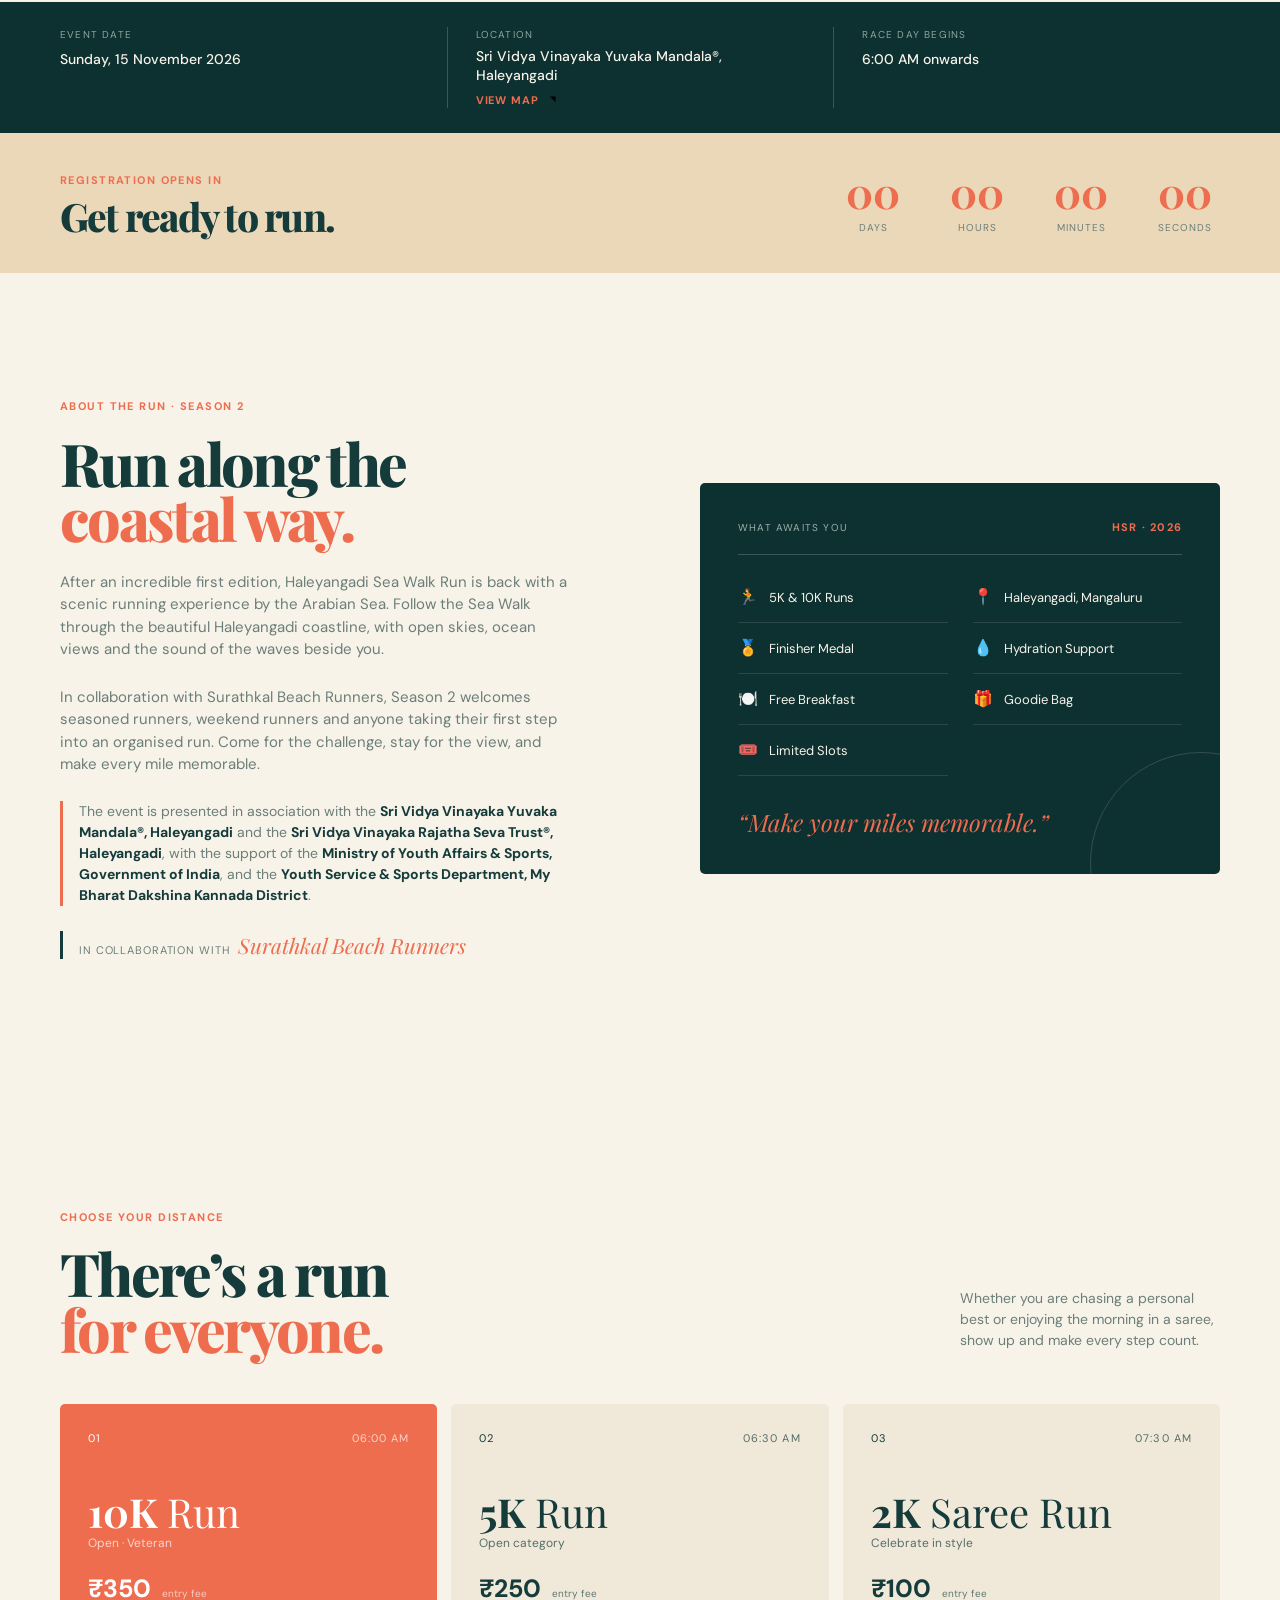
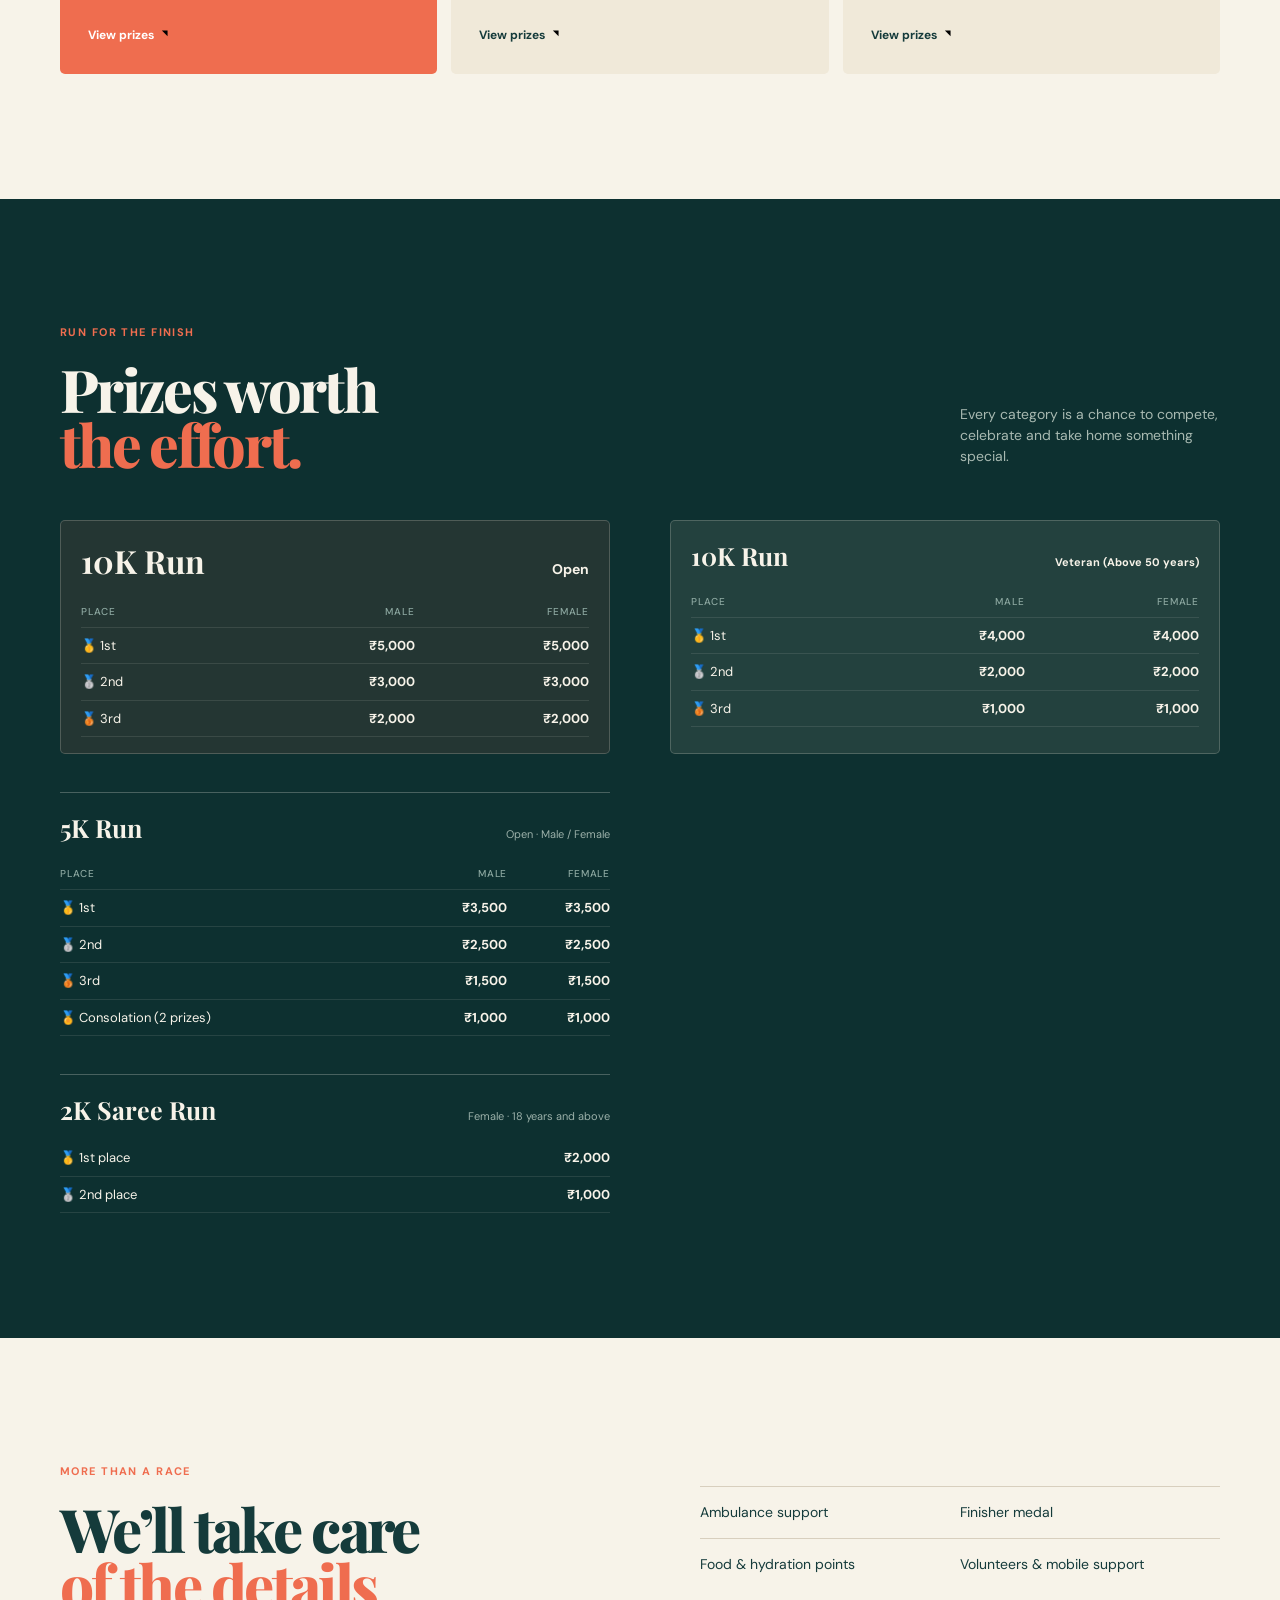
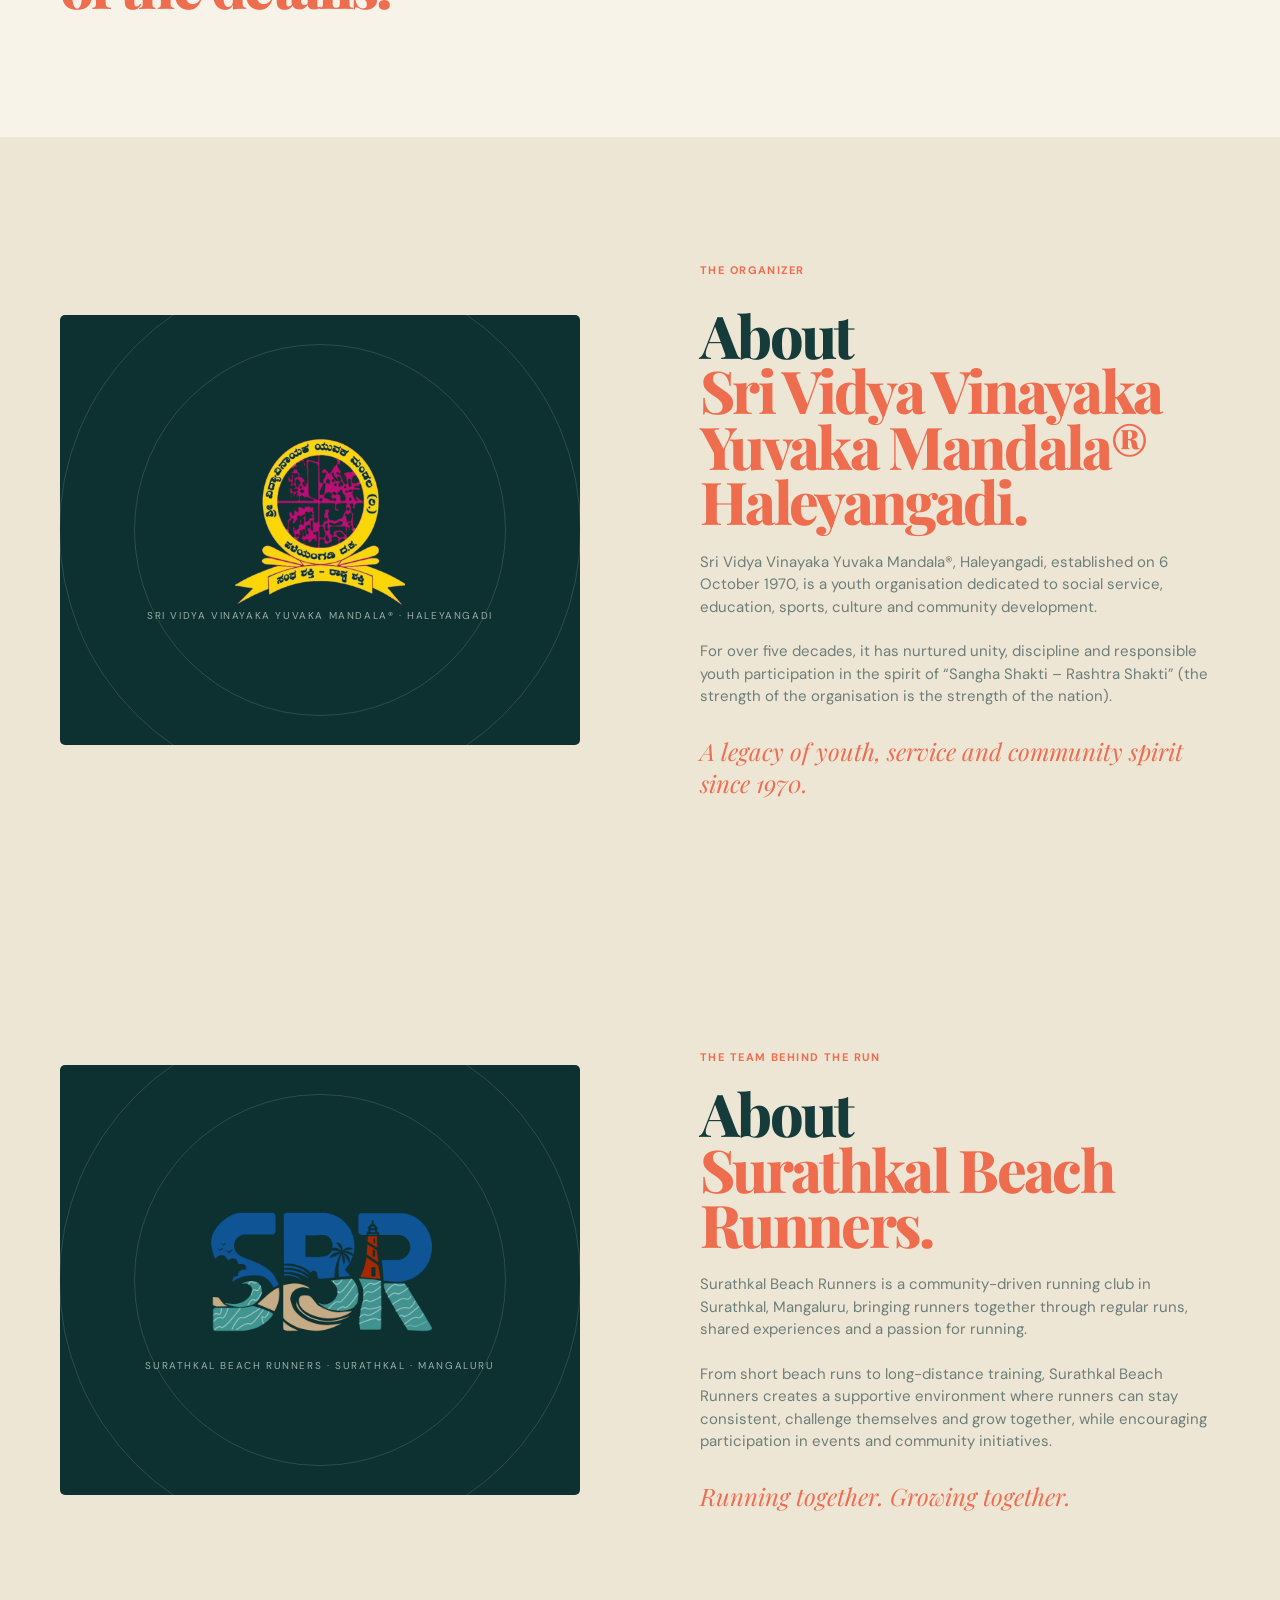
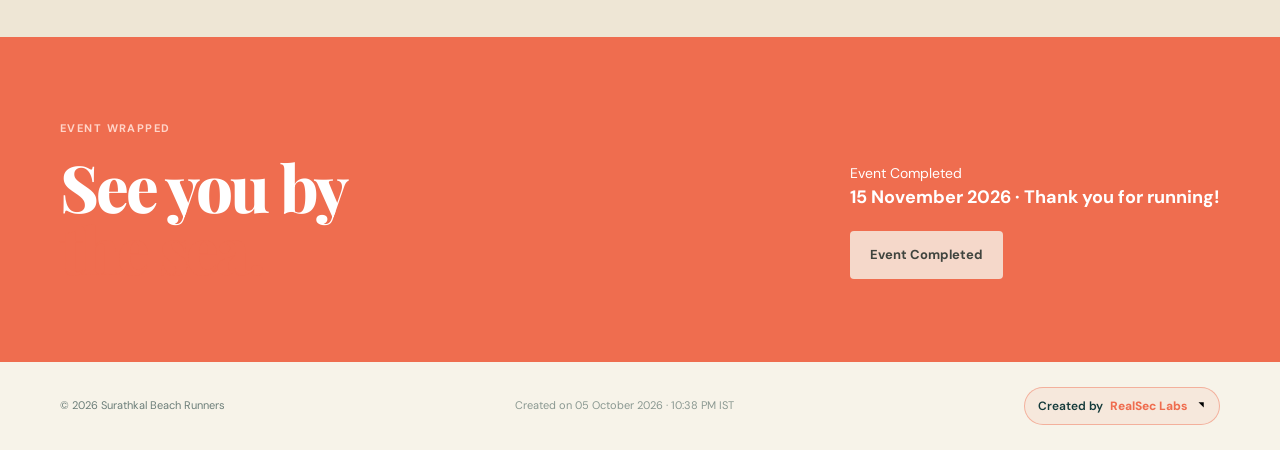
==== commit f1f78c16: "Update index.html" ====
--- a/index.html
+++ b/index.html
@@ -30,19 +30,35 @@
         <a href="#support">Facilities</a>
       </nav>
       <button class="menu-toggle" type="button" aria-expanded="false" aria-controls="main-navigation">Menu</button>
-      <a class="button button-small register-link" href="#register" aria-disabled="true">Register <svg class="icon-arrow" viewBox="0 0 16 16" aria-hidden="true"><path d="M3 13 13 3M6 3h7v7"></path></svg></a>
+      <span class="button button-small register-link event-done-btn" aria-disabled="true">Event Completed</span>
     </header>
 
     <main id="top">
       <section class="hero page-width">
+        <div class="hero-actions hero-photo-banner">
+          <a class="photo-scan-link" href="https://myphoto.snaptle.in/6GZINBBsSZts" target="_blank" rel="noopener noreferrer" aria-label="Scan your face and get your race day photos">
+            <span class="face-scan-box" aria-hidden="true">
+              <span class="scan-corner scan-tl"></span>
+              <span class="scan-corner scan-tr"></span>
+              <span class="scan-corner scan-bl"></span>
+              <span class="scan-corner scan-br"></span>
+              <svg class="face-icon" viewBox="0 0 36 36" fill="none">
+                <circle cx="18" cy="13.5" r="5.5" stroke="currentColor" stroke-width="1.8" />
+                <path d="M9.5 27.5c1.6-4.1 5-6.2 8.5-6.2s6.9 2.1 8.5 6.2" stroke="currentColor" stroke-width="1.8" stroke-linecap="round" />
+              </svg>
+              <span class="scan-line"></span>
+            </span>
+            <span class="photo-scan-copy">
+              <span class="photo-scan-eyebrow"><span class="eyebrow-dot photo-live-dot"></span>Race day photos are live</span>
+              <strong class="photo-scan-title">Scan your face &amp; get your race day photos</strong>
+              <span class="photo-scan-sub">Take a quick selfie to instantly find every photo of you from the run.</span>
+            </span>
+            <span class="photo-scan-cta"><span>Tap to snap a selfie &amp; unlock your shots</span><svg class="icon-arrow" viewBox="0 0 16 16" aria-hidden="true"><path d="M3 13 13 3M6 3h7v7"></path></svg></span>
+          </a>
+        </div>
         <div class="hero-copy">
-          <p class="eyebrow" id="registration-eyebrow"><span class="eyebrow-dot"></span> Registrations are now open</p>
           <h1>Run with the<br /><em>tide.</em></h1>
           <p class="hero-intro">Run beside the Arabian Sea along the scenic Haleyangadi Sea Walk, where every kilometre comes with a breathtaking coastal view.</p>
-          <div class="hero-actions">
-            <a class="button register-link" href="#register" aria-disabled="true">Register now <svg class="icon-arrow" viewBox="0 0 16 16" aria-hidden="true"><path d="M3 13 13 3M6 3h7v7"></path></svg></a>
-            <a class="text-link" href="#races">Explore the runs <svg class="icon-arrow icon-arrow-down" viewBox="0 0 16 16" aria-hidden="true"><path d="M8 2v12M3 9l5 5 5-5"></path></svg></a>
-          </div>
         </div>
         <div class="hero-art" aria-label="Haleyangadi Sea Walk Run 2026 poster">
           <div class="poster-frame">
@@ -179,7 +195,7 @@
       </section>
 
       <section class="register-cta" id="register">
-        <div class="page-width cta-inner"><div><p class="eyebrow">Save the date</p><h2>See you by<br /><em>the sea.</em></h2></div><div class="cta-right"><p id="registration-status">Registration opens<br /><strong>08 October 2026 · 4:00 PM</strong></p><a class="button button-light register-link" href="#register" aria-disabled="true">Registration opens soon <svg class="icon-arrow" viewBox="0 0 16 16" aria-hidden="true"><path d="M3 13 13 3M6 3h7v7"></path></svg></a></div></div>
+        <div class="page-width cta-inner"><div><p class="eyebrow">Event wrapped</p><h2>See you by<br /><em>the sea.</em></h2></div><div class="cta-right"><p id="registration-status">Event Completed<br /><strong>15 November 2026 · Thank you for running!</strong></p><span class="button button-light register-link event-done-btn" aria-disabled="true">Event Completed</span></div></div>
       </section>
     </main>
     <footer class="site-footer page-width">
